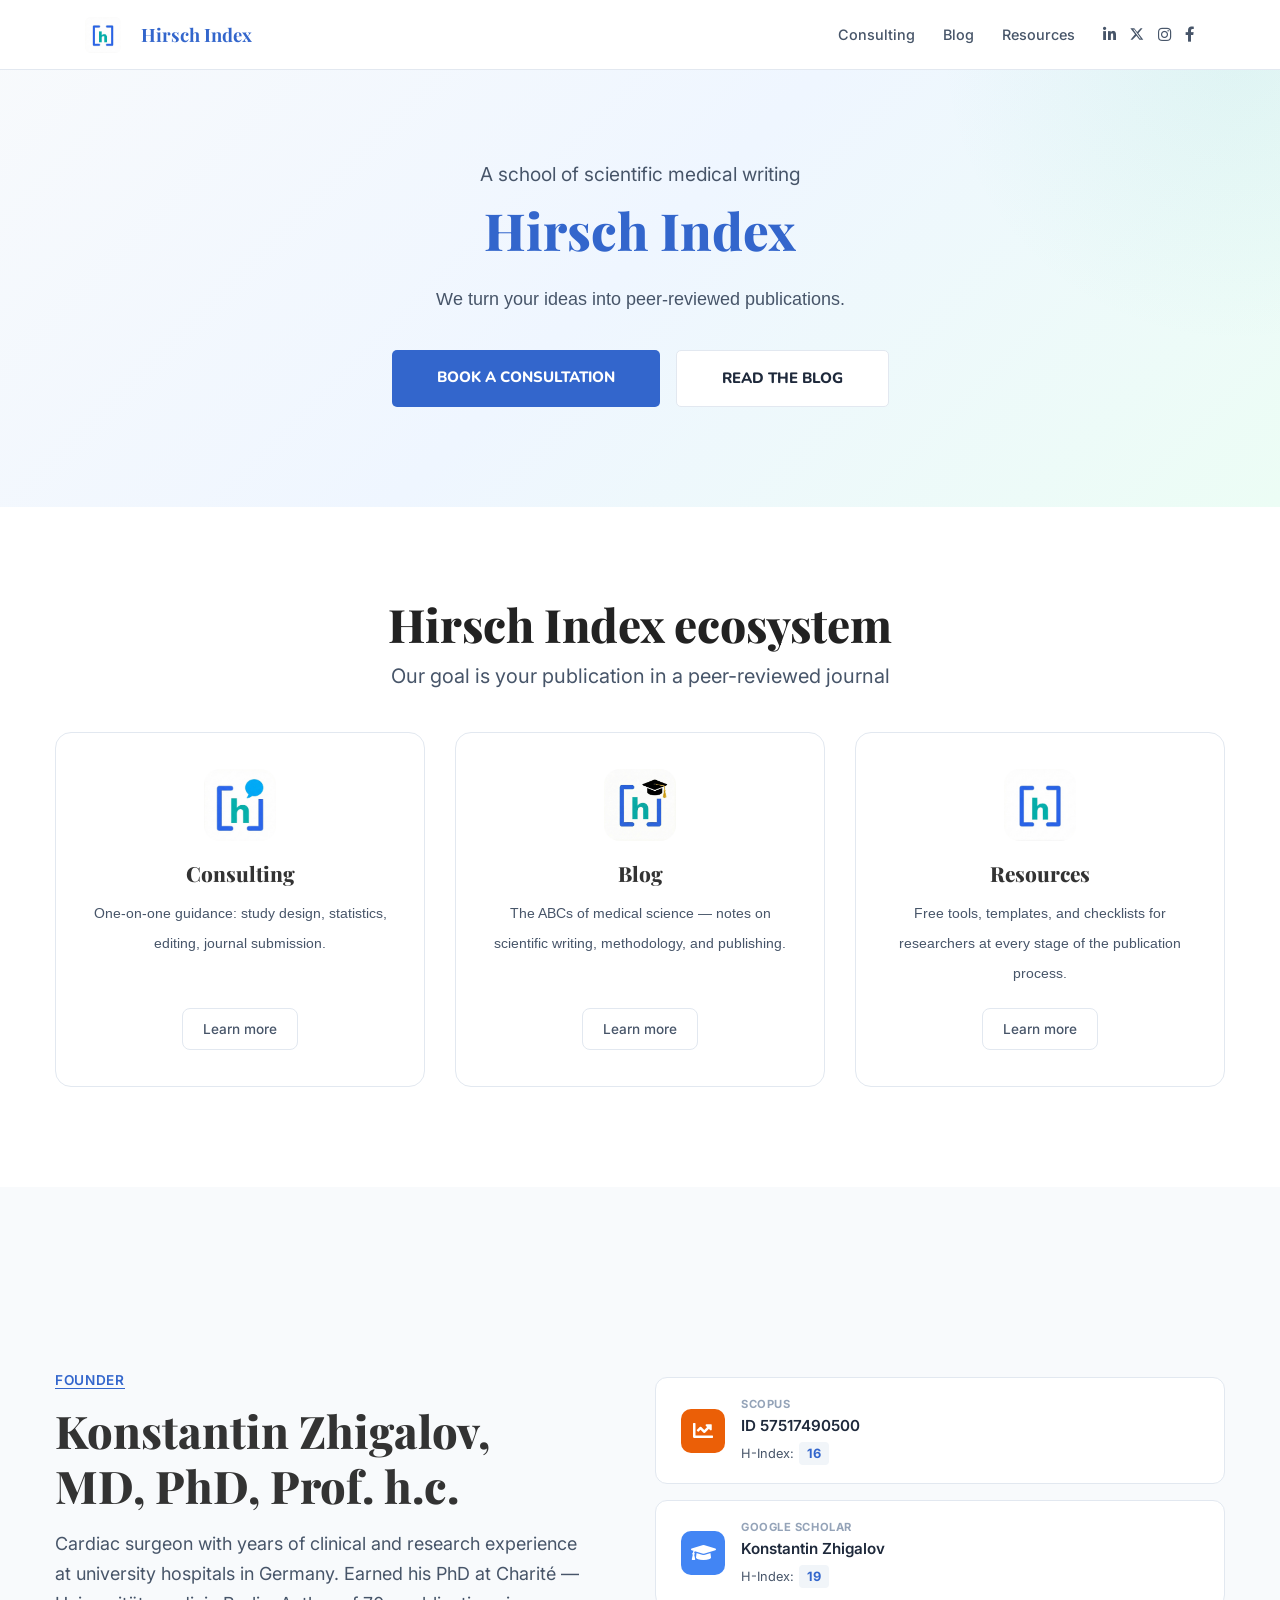
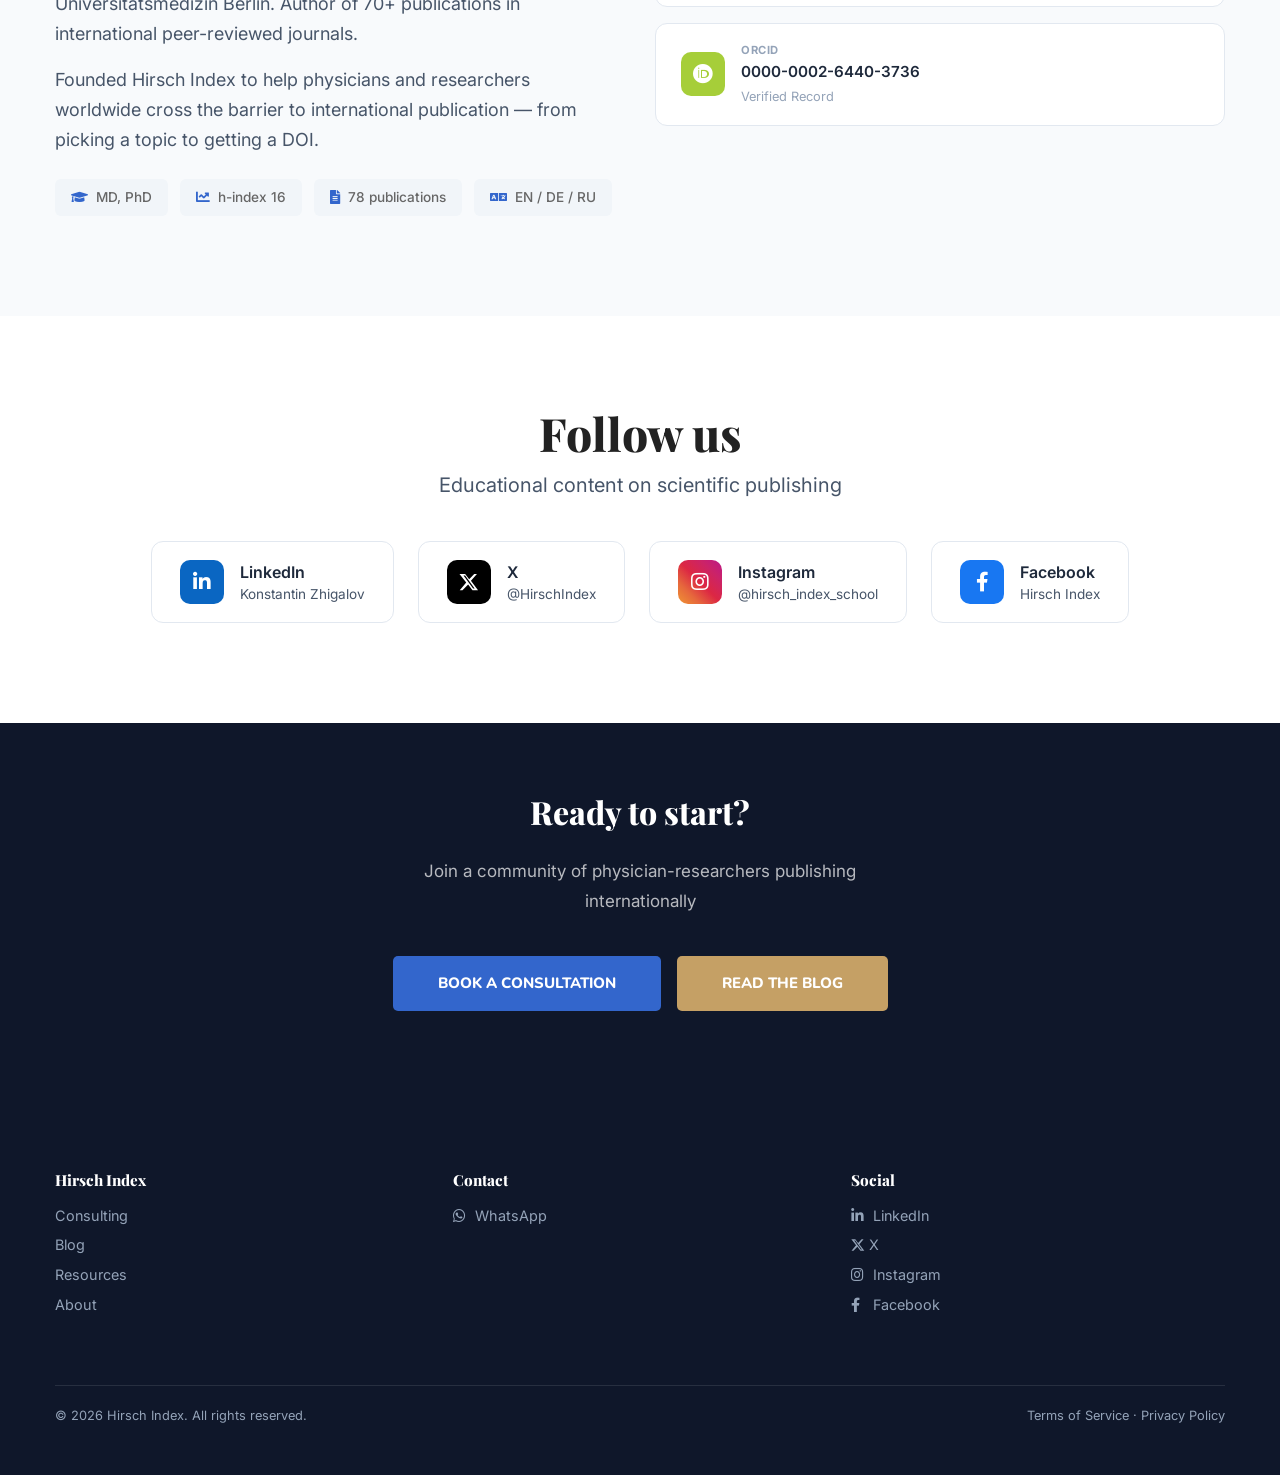
==== index.html @ 596bf279 "Clean URLs: move pages into folders, absolute asset paths, founder line break URL structure: - consu" ====
<!DOCTYPE html>
<html lang="en">
    <head>
        <meta charset="UTF-8">
        <meta name="viewport" content="width=device-width, initial-scale=1, shrink-to-fit=no">
        <meta name="description" content="Hirsch Index — a school of scientific publishing. We guide physicians and researchers from idea to publication in Scopus-indexed journals.">
        <link rel="icon" href="/assets/logo-main.jpg" sizes="35x35" type="image/jpeg">
        <title>Hirsch Index — School of Scientific Publishing</title>

        <link rel="preconnect" href="https://fonts.googleapis.com">
        <link rel="preconnect" href="https://fonts.gstatic.com" crossorigin>
        <link href="https://fonts.googleapis.com/css2?family=Inter:wght@300;400;500;600;700;800&family=Playfair+Display:wght@400;600;700&display=swap" rel="stylesheet">

        <link rel="stylesheet" href="/assets/css/all.min.css">
        <link rel="stylesheet" href="/assets/css/flaticon.css">
        <link rel="stylesheet" href="/assets/css/animate.min.css">
        <link rel="stylesheet" href="/assets/css/bootstrap.min.css">
        <link rel="stylesheet" href="/assets/css/slick.css">
        <link rel="stylesheet" href="/assets/css/style.css">
        <link rel="stylesheet" href="/assets/css/responsive.css">
        <link rel="stylesheet" href="/assets/css/color-hirsch.css">

        <style>
            /* ===== Hirsch Index Custom Overrides ===== */
            body {
                font-family: 'Inter', sans-serif;
            }
            h1, h2, h3, h4, h5, h6,
            .sec-title h2,
            .sec-title-inner h2,
            .special-box-inner h4,
            .fact-box-inner span,
            .widget-title2 {
                font-family: 'Playfair Display', serif;
            }

            /* Custom nav — bypasses all template header styles */
            .hi-nav {
                position: fixed;
                top: 0;
                left: 0;
                right: 0;
                height: 70px;
                background: #fff;
                border-bottom: 1px solid #e2e8f0;
                z-index: 9999;
                display: flex;
                align-items: center;
            }
            .hi-nav-inner {
                max-width: 1150px;
                margin: 0 auto;
                padding: 0 20px;
                width: 100%;
                display: flex;
                align-items: center;
                justify-content: space-between;
            }
            .hi-nav-logo {
                display: flex;
                align-items: center;
                gap: 10px;
                text-decoration: none;
            }
            .hi-nav-logo img {
                width: 36px;
                height: 36px;
                border-radius: 6px;
            }
            .hi-nav-menu {
                display: flex;
                align-items: center;
                gap: 28px;
                list-style: none;
                margin: 0;
                padding: 0;
            }
            .hi-nav-menu a {
                font-family: 'Inter', sans-serif;
                font-size: 0.9rem;
                font-weight: 500;
                color: #475569;
                text-decoration: none;
                transition: color 0.2s;
            }
            .hi-nav-menu a:hover { color: #3366CC; }
            .hi-nav-tg {
                display: inline-flex;
                align-items: center;
                gap: 6px;
                background: #3366CC;
                color: #fff;
                padding: 9px 20px;
                border-radius: 8px;
                font-family: 'Inter', sans-serif;
                font-size: 0.85rem;
                font-weight: 500;
                text-decoration: none;
                transition: background 0.2s;
                white-space: nowrap;
            }
            .hi-nav-tg:hover { background: #2952a3; color: #fff; }
            .hi-nav-right {
                display: flex;
                align-items: center;
                gap: 28px;
            }
            .hi-burger {
                display: none;
                background: none;
                border: none;
                font-size: 1.5rem;
                color: #1e293b;
                cursor: pointer;
            }
            .hi-mobile-menu {
                display: none;
                position: fixed;
                top: 70px;
                left: 0;
                right: 0;
                background: #fff;
                border-bottom: 1px solid #e2e8f0;
                padding: 20px;
                z-index: 9998;
                flex-direction: column;
                gap: 16px;
            }
            .hi-mobile-menu.open { display: flex; }
            .hi-mobile-menu a {
                font-family: 'Inter', sans-serif;
                font-size: 1rem;
                font-weight: 500;
                color: #1e293b;
                text-decoration: none;
                padding: 8px 0;
            }
            .hi-mobile-menu a:hover { color: #3366CC; }
            .hi-nav-social {
                display: flex;
                align-items: center;
                gap: 14px;
            }
            .hi-nav-social a {
                color: #475569;
                font-size: 0.95rem;
                transition: color 0.2s;
                display: inline-flex;
                align-items: center;
                line-height: 1;
            }
            .hi-nav-social a:hover { color: #0f172a; }
            .hi-nav-social a.x svg { width: 14px; height: 14px; }
            @media (max-width: 991px) {
                .hi-nav-menu { display: none; }
                .hi-nav-social { display: none; }
                .hi-burger { display: block; }
                .hi-nav-tg { display: none !important; }
            }
            .logo-text-hi {
                font-family: 'Playfair Display', serif;
                font-size: 1.15rem;
                font-weight: bold;
                color: #3366CC;
                margin-left: 10px;
            }

            /* Hero section */
            .hi-hero {
                padding: 160px 0 100px;
                background: linear-gradient(135deg, #f8fafc 0%, #eff6ff 50%, #ecfdf5 100%);
                position: relative;
                overflow: hidden;
            }
            .hi-hero::after {
                content: '';
                position: absolute;
                top: -50%;
                right: -20%;
                width: 600px;
                height: 600px;
                background: radial-gradient(circle, rgba(43,181,160,0.08) 0%, transparent 70%);
                border-radius: 50%;
            }
            .hi-hero-content {
                max-width: 720px;
                margin: 0 auto;
                text-align: center;
                position: relative;
                z-index: 1;
            }
            .hi-hero-subtitle {
                font-size: 1.2rem;
                color: #475569;
                margin-bottom: 12px;
                font-weight: 400;
            }
            .hi-hero h1 {
                font-size: 3.2rem;
                color: #0f172a;
                margin-bottom: 24px;
                line-height: 1.15;
            }
            .hi-hero h1 span {
                color: #3366CC;
            }
            .hi-hero p {
                font-size: 1.15rem;
                color: #475569;
                margin-bottom: 36px;
                max-width: 580px;
                margin-left: auto;
                margin-right: auto;
            }

            /* Pillar cards */
            .hi-pillar {
                background: #fff;
                padding: 36px 28px;
                border-radius: 16px;
                border: 1px solid #e2e8f0;
                transition: 0.3s;
                text-align: center;
                display: flex;
                flex-direction: column;
                align-items: center;
                height: 100%;
            }
            .hi-pillar:hover {
                transform: translateY(-5px);
                box-shadow: 0 10px 25px rgba(0,0,0,0.1);
            }
            .hi-pillar img {
                width: 72px;
                height: 72px;
                border-radius: 16px;
                margin-bottom: 20px;
                object-fit: cover;
            }
            .hi-pillar h3 {
                margin-bottom: 12px;
                font-size: 1.3rem;
            }
            .hi-pillar p {
                font-size: 0.9rem;
                color: #475569;
                margin-bottom: 20px;
                flex: 1;
            }

            /* Founder section */
            .hi-founder-badges {
                display: flex;
                gap: 12px;
                flex-wrap: wrap;
                margin-top: 20px;
            }
            .hi-founder-badge {
                background: #f1f5f9;
                padding: 8px 16px;
                border-radius: 6px;
                font-size: 0.85rem;
                font-weight: 500;
                display: flex;
                align-items: center;
                gap: 8px;
                font-family: 'Inter', sans-serif;
            }
            .hi-founder-badge i {
                color: #3366CC;
            }

            /* Scientometric profiles */
            .hi-profile-card {
                display: flex;
                align-items: center;
                background: #fff;
                border: 1px solid #e2e8f0;
                padding: 18px 25px;
                border-radius: 12px;
                transition: 0.3s;
                text-decoration: none;
            }
            .hi-profile-card:hover {
                transform: translateY(-3px);
                box-shadow: 0 4px 12px rgba(0,0,0,0.08);
                border-color: #3366CC;
            }
            .hi-p-icon {
                width: 44px;
                height: 44px;
                border-radius: 10px;
                display: flex;
                align-items: center;
                justify-content: center;
                margin-right: 16px;
                color: #fff;
                font-size: 20px;
                flex-shrink: 0;
            }
            .hi-p-icon.scopus { background: #EB5F07; }
            .hi-p-icon.scholar { background: #4285F4; }
            .hi-p-icon.orcid { background: #A6CE39; }
            .hi-p-label {
                font-size: 0.7rem;
                text-transform: uppercase;
                color: #94a3b8;
                font-weight: 700;
                letter-spacing: 0.05em;
                margin-bottom: 2px;
            }
            .hi-p-value {
                font-size: 0.95rem;
                color: #1e293b;
                font-weight: 600;
            }
            .hi-p-stats {
                font-size: 0.8rem;
                color: #475569;
                margin-top: 4px;
                display: flex;
                align-items: center;
                gap: 5px;
            }
            .hi-h-badge {
                background: #f1f5f9;
                padding: 2px 8px;
                border-radius: 4px;
                font-weight: bold;
                color: #3366CC;
            }

            /* Social cards */
            .hi-social-card {
                display: flex;
                align-items: center;
                gap: 16px;
                background: #fff;
                border: 1px solid #e2e8f0;
                padding: 18px 28px;
                border-radius: 12px;
                transition: 0.3s;
                text-decoration: none;
                color: #1e293b;
            }
            .hi-social-card:hover {
                transform: translateY(-3px);
                box-shadow: 0 4px 12px rgba(0,0,0,0.08);
                color: #1e293b;
            }
            .hi-social-icon {
                width: 44px;
                height: 44px;
                border-radius: 10px;
                display: flex;
                align-items: center;
                justify-content: center;
                color: #fff;
                font-size: 20px;
                flex-shrink: 0;
            }
            .hi-social-icon.tg { background: #2AABEE; }
            .hi-social-icon.vk { background: #4C75A3; }

            /* Footer overrides */
            .hi-footer a { color: #94a3b8; text-decoration: none; }
            .hi-footer a:hover { color: #fff; }
            .hi-footer h4 {
                color: #fff;
                margin-bottom: 16px;
                font-size: 0.95rem;
            }
            .hi-footer-links {
                display: flex;
                flex-direction: column;
                gap: 8px;
                font-size: 0.9rem;
            }
            .hi-footer-bottom {
                border-top: 1px solid rgba(255,255,255,0.1);
                margin-top: 40px;
                padding-top: 20px;
                display: flex;
                justify-content: space-between;
                font-size: 0.8rem;
                color: #94a3b8;
                flex-wrap: wrap;
                gap: 10px;
            }

            /* Mobile hero */
            @media (max-width: 991px) {
                .hi-hero h1 { font-size: 2.2rem; }
                .hi-hero { padding: 120px 0 60px; }
                .hi-hero-buttons { flex-direction: column; align-items: stretch; }
                .hi-hero-buttons .thm-btn { text-align: center; display: block; }
                .hi-social-grid { flex-direction: column; }
                .hi-social-card { width: 100%; }
                .hi-profile-grid { flex-direction: column; }
                .hi-profile-card { width: 100%; }
                .hi-founder-badges { justify-content: center; }
                .hi-footer-bottom { flex-direction: column; text-align: center; }
            }
            @media (max-width: 900px) {
                .hi-founder-section { flex-direction: column; text-align: center; }
            }
        </style>
    </head>
    <body>
        <main>
            <!-- ===== Navigation ===== -->
            <div class="hi-nav">
                <div class="hi-nav-inner">
                    <a href="/" class="hi-nav-logo">
                        <img src="/assets/logo-main.jpg" alt="Hirsch Index">
                        <span class="logo-text-hi">Hirsch Index</span>
                    </a>
                    <div class="hi-nav-right">
                        <ul class="hi-nav-menu">
                            <li><a href="/consulting/">Consulting</a></li>
                            <li><a href="/blog/">Blog</a></li>
                            <li><a href="/resources/">Resources</a></li>
                        </ul>
                        <div class="hi-nav-social">
                            <a href="https://www.linkedin.com/in/konstantinzhigalov/" target="_blank" aria-label="LinkedIn"><i class="fab fa-linkedin-in"></i></a>
                            <a href="https://x.com/HirschIndex" target="_blank" aria-label="X" class="x"><svg xmlns="http://www.w3.org/2000/svg" viewBox="0 0 512 512" fill="currentColor" aria-hidden="true"><path d="M389.2 48h70.6L305.6 224.2 487 464H345L233.7 318.6 89.6 464H19L184.4 269.6 12.5 48H157.7l102.6 137 128.9-137zM360.7 422.2h39.1L156.5 88h-42L360.7 422.2z"/></svg></a>
                            <a href="https://www.instagram.com/hirsch_index_school/" target="_blank" aria-label="Instagram"><i class="fab fa-instagram"></i></a>
                            <a href="https://www.facebook.com/profile.php?id=61573281606605" target="_blank" aria-label="Facebook"><i class="fab fa-facebook-f"></i></a>
                        </div>
                        <button class="hi-burger" onclick="document.getElementById('hiMobile').classList.toggle('open')" aria-label="Menu">
                            <i class="fas fa-bars"></i>
                        </button>
                    </div>
                </div>
            </div>
            <div class="hi-mobile-menu" id="hiMobile">
                <a href="/consulting/">Consulting</a>
                <a href="/blog/">Blog</a>
                <a href="/resources/">Resources</a>
            </div>

            <!-- ===== Hero ===== -->
            <section>
                <div class="hi-hero w-100 position-relative">
                    <div class="container">
                        <div class="hi-hero-content wow fadeInUp" data-wow-delay="0.1s">
                            <div class="hi-hero-subtitle">A school of scientific medical writing</div>
                            <h1><span>Hirsch Index</span></h1>
                            <p>We turn your ideas into peer-reviewed publications.</p>
                            <div class="hi-hero-buttons d-flex gap-3 justify-content-center flex-wrap">
                                <a class="thm-btn v2 thm-bg brd-rd5 d-inline-block position-relative overflow-hidden" href="/consulting/" title="" style="min-width:200px;">Book a consultation</a>
                                <a class="thm-btn v2 brd-rd5 d-inline-block position-relative overflow-hidden" href="/blog/" title="" style="min-width:200px; background:white; color:#1e293b; border:1px solid #e2e8f0;">Read the blog</a>
                            </div>
                        </div>
                    </div>
                </div>
            </section>


            <!-- ===== Ecosystem (4 Pillars) ===== -->
            <section>
                <div class="w-100 pt-100 pb-100 position-relative">
                    <div class="container">
                        <div class="sec-title v2 text-center w-100 wow fadeInUp">
                            <div class="sec-title-inner d-inline-block">
                                <h2 class="mb-0 text-color3">Hirsch Index ecosystem</h2>
                                <p class="mb-0" style="font-family:'Inter',sans-serif; color:#475569;">Our goal is your publication in a peer-reviewed journal</p>
                            </div>
                        </div>
                        <div class="row mrg30 justify-content-center">
                            <div class="col-md-6 col-lg-4">
                                <a href="/consulting/" class="hi-pillar wow fadeInUp" data-wow-delay="0.1s" style="text-decoration:none; color:inherit;">
                                    <img src="/assets/logo-consulting.jpg" alt="Consulting">
                                    <h3>Consulting</h3>
                                    <p>One-on-one guidance: study design, statistics, editing, journal submission.</p>
                                    <span style="display:inline-block; background:#fff; color:#475569; border:1px solid #e2e8f0; padding:10px 20px; font-size:0.85rem; border-radius:8px; font-family:'Inter',sans-serif; font-weight:500; transition:border-color 0.2s, color 0.2s;">Learn more</span>
                                </a>
                            </div>
                            <div class="col-md-6 col-lg-4">
                                <a href="/blog/" class="hi-pillar wow fadeInUp" data-wow-delay="0.2s" style="text-decoration:none; color:inherit;">
                                    <img src="/assets/logo-edu.jpg" alt="Blog">
                                    <h3>Blog</h3>
                                    <p>The ABCs of medical science — notes on scientific writing, methodology, and publishing.</p>
                                    <span style="display:inline-block; background:#fff; color:#475569; border:1px solid #e2e8f0; padding:10px 20px; font-size:0.85rem; border-radius:8px; font-family:'Inter',sans-serif; font-weight:500; transition:border-color 0.2s, color 0.2s;">Learn more</span>
                                </a>
                            </div>
                            <div class="col-md-6 col-lg-4">
                                <a href="/resources/" class="hi-pillar wow fadeInUp" data-wow-delay="0.3s" style="text-decoration:none; color:inherit;">
                                    <img src="/assets/logo-blog.jpg" alt="Resources">
                                    <h3>Resources</h3>
                                    <p>Free tools, templates, and checklists for researchers at every stage of the publication process.</p>
                                    <span style="display:inline-block; background:#fff; color:#475569; border:1px solid #e2e8f0; padding:10px 20px; font-size:0.85rem; border-radius:8px; font-family:'Inter',sans-serif; font-weight:500; transition:border-color 0.2s, color 0.2s;">Learn more</span>
                                </a>
                            </div>
                        </div>
                    </div>
                </div>
            </section>

            <!-- ===== About / Founder ===== -->
            <section id="about">
                <div class="w-100 pt-100 pb-100 position-relative" style="background:#f8fafc;">
                    <div class="container">
                        <div class="row mrg30 align-items-center">
                            <div class="col-md-12 col-lg-6 wow fadeInLeft">
                                <div class="about-desc w-100">
                                    <span class="thm-clr d-inline-block" style="font-family:'Inter',sans-serif; font-weight:600; font-size:0.85rem; text-transform:uppercase; letter-spacing:0.05em;">Founder</span>
                                    <h2 class="mb-0" style="margin-top:12px;">Konstantin Zhigalov,<br>MD, PhD, Prof. h.c.</h2>
                                    <p class="mb-0" style="margin-top:16px; font-family:'Inter',sans-serif; color:#475569;">Cardiac surgeon with years of clinical and research experience at university hospitals in Germany. Earned his PhD at Charité — Universitätsmedizin Berlin. Author of 70+ publications in international peer-reviewed journals.</p>
                                    <p class="mb-0" style="margin-top:16px; font-family:'Inter',sans-serif; color:#475569;">Founded Hirsch Index to help physicians and researchers worldwide cross the barrier to international publication — from picking a topic to getting a DOI.</p>
                                    <div class="hi-founder-badges" style="margin-top:24px;">
                                        <div class="hi-founder-badge"><i class="fas fa-graduation-cap"></i> MD, PhD</div>
                                        <div class="hi-founder-badge"><i class="fas fa-chart-line"></i> h-index 16</div>
                                        <div class="hi-founder-badge"><i class="fas fa-file-alt"></i> 78 publications</div>
                                        <div class="hi-founder-badge"><i class="fas fa-language"></i> EN / DE / RU</div>
                                    </div>
                                </div>
                            </div>
                            <div class="col-md-12 col-lg-6 wow fadeInRight">
                                <!-- Scientometric Profiles -->
                                <div class="d-flex flex-column gap-3 hi-profile-grid" style="gap:16px;">
                                    <a href="https://www.scopus.com/authid/detail.uri?authorId=57517490500" target="_blank" class="hi-profile-card">
                                        <div class="hi-p-icon scopus"><i class="fas fa-chart-line"></i></div>
                                        <div>
                                            <div class="hi-p-label">Scopus</div>
                                            <div class="hi-p-value">ID 57517490500</div>
                                            <div class="hi-p-stats">H-Index: <span class="hi-h-badge">16</span></div>
                                        </div>
                                    </a>
                                    <a href="https://scholar.google.com/citations?user=AgmsZFAAAAAJ&hl=ru&oi=ao" target="_blank" class="hi-profile-card">
                                        <div class="hi-p-icon scholar"><i class="fas fa-graduation-cap"></i></div>
                                        <div>
                                            <div class="hi-p-label">Google Scholar</div>
                                            <div class="hi-p-value">Konstantin Zhigalov</div>
                                            <div class="hi-p-stats">H-Index: <span class="hi-h-badge">19</span></div>
                                        </div>
                                    </a>
                                    <a href="https://orcid.org/0000-0002-6440-3736" target="_blank" class="hi-profile-card">
                                        <div class="hi-p-icon orcid"><i class="fab fa-orcid"></i></div>
                                        <div>
                                            <div class="hi-p-label">ORCID</div>
                                            <div class="hi-p-value">0000-0002-6440-3736</div>
                                            <div class="hi-p-stats" style="color:#94a3b8;">Verified Record</div>
                                        </div>
                                    </a>
                                </div>
                            </div>
                        </div>
                    </div>
                </div>
            </section>


            <!-- ===== Social Channels ===== -->
            <section>
                <div class="w-100 pt-100 pb-100 position-relative">
                    <div class="container">
                        <div class="sec-title v2 text-center w-100 wow fadeInUp">
                            <div class="sec-title-inner d-inline-block">
                                <h2 class="mb-0 text-color3">Follow us</h2>
                                <p class="mb-0" style="font-family:'Inter',sans-serif; color:#475569;">Educational content on scientific publishing</p>
                            </div>
                        </div>
                        <div class="d-flex justify-content-center flex-wrap hi-social-grid" style="gap:24px;">
                            <a href="https://www.linkedin.com/in/konstantinzhigalov/" target="_blank" class="hi-social-card wow fadeInUp" data-wow-delay="0.1s">
                                <div class="hi-social-icon" style="background:#0A66C2; color:#fff;"><i class="fab fa-linkedin-in"></i></div>
                                <div>
                                    <div style="font-weight:600;">LinkedIn</div>
                                    <div style="font-size:0.85rem; color:#475569;">Konstantin Zhigalov</div>
                                </div>
                            </a>
                            <a href="https://x.com/HirschIndex" target="_blank" class="hi-social-card wow fadeInUp" data-wow-delay="0.2s">
                                <div class="hi-social-icon" style="background:#000; color:#fff; display:flex; align-items:center; justify-content:center;"><svg xmlns="http://www.w3.org/2000/svg" viewBox="0 0 512 512" width="20" height="20" fill="currentColor" aria-hidden="true"><path d="M389.2 48h70.6L305.6 224.2 487 464H345L233.7 318.6 89.6 464H19L184.4 269.6 12.5 48H157.7l102.6 137 128.9-137zM360.7 422.2h39.1L156.5 88h-42L360.7 422.2z"/></svg></div>
                                <div>
                                    <div style="font-weight:600;">X</div>
                                    <div style="font-size:0.85rem; color:#475569;">@HirschIndex</div>
                                </div>
                            </a>
                            <a href="https://www.instagram.com/hirsch_index_school/" target="_blank" class="hi-social-card wow fadeInUp" data-wow-delay="0.3s">
                                <div class="hi-social-icon" style="background:linear-gradient(45deg,#f09433,#e6683c,#dc2743,#cc2366,#bc1888); color:#fff;"><i class="fab fa-instagram"></i></div>
                                <div>
                                    <div style="font-weight:600;">Instagram</div>
                                    <div style="font-size:0.85rem; color:#475569;">@hirsch_index_school</div>
                                </div>
                            </a>
                            <a href="https://www.facebook.com/profile.php?id=61573281606605" target="_blank" class="hi-social-card wow fadeInUp" data-wow-delay="0.4s">
                                <div class="hi-social-icon" style="background:#1877F2; color:#fff;"><i class="fab fa-facebook-f"></i></div>
                                <div>
                                    <div style="font-weight:600;">Facebook</div>
                                    <div style="font-size:0.85rem; color:#475569;">Hirsch Index</div>
                                </div>
                            </a>
                        </div>
                    </div>
                </div>
            </section>

            <!-- ===== CTA ===== -->
            <section>
                <div class="w-100 pt-70 scndry-bg pb-70 position-relative text-center">
                    <div class="container wow fadeInUp">
                        <h2 style="color:#fff; margin-bottom:24px;">Ready to start?</h2>
                        <p style="color:rgba(255,255,255,0.7); margin-bottom:40px; max-width:500px; margin-left:auto; margin-right:auto; font-family:'Inter',sans-serif;">Join a community of physician-researchers publishing internationally</p>
                        <div class="d-flex gap-3 justify-content-center flex-wrap">
                            <a class="thm-btn v2 thm-bg brd-rd5 d-inline-block position-relative overflow-hidden" href="/consulting/" title="">Book a consultation</a>
                            <a class="thm-btn v2 brd-rd5 d-inline-block position-relative overflow-hidden" href="/blog/" title="" style="background-color:#c5a065;">Read the blog</a>
                        </div>
                    </div>
                </div>
            </section>

            <!-- ===== Footer ===== -->
            <footer>
                <div class="w-100 pt-90 dark-layer opc9 pb-50 position-relative hi-footer" style="background:#0f172a;">
                    <div class="container">
                        <div class="row" style="gap:0;">
                            <div class="col-md-6 col-lg-4" style="margin-bottom:30px;">
                                <h4 style="font-family:'Playfair Display',serif;">Hirsch Index</h4>
                                <div class="hi-footer-links">
                                    <a href="/consulting/">Consulting</a>
                                    <a href="/blog/">Blog</a>
                                    <a href="/resources/">Resources</a>
                                    <a href="#about">About</a>
                                </div>
                            </div>
                            <div class="col-md-6 col-lg-4" style="margin-bottom:30px;">
                                <h4 style="font-family:'Playfair Display',serif;">Contact</h4>
                                <div class="hi-footer-links">
                                    <a href="https://wa.me/995551518453" target="_blank"><i class="fab fa-whatsapp" style="width:18px;"></i> WhatsApp</a>
                                </div>
                            </div>
                            <div class="col-md-6 col-lg-4" style="margin-bottom:30px;">
                                <h4 style="font-family:'Playfair Display',serif;">Social</h4>
                                <div class="hi-footer-links">
                                    <a href="https://www.linkedin.com/in/konstantinzhigalov/" target="_blank"><i class="fab fa-linkedin-in" style="width:18px;"></i> LinkedIn</a>
                                    <a href="https://x.com/HirschIndex" target="_blank"><svg xmlns="http://www.w3.org/2000/svg" viewBox="0 0 512 512" width="14" height="14" fill="currentColor" aria-hidden="true" style="margin-right:4px; vertical-align:-2px;"><path d="M389.2 48h70.6L305.6 224.2 487 464H345L233.7 318.6 89.6 464H19L184.4 269.6 12.5 48H157.7l102.6 137 128.9-137zM360.7 422.2h39.1L156.5 88h-42L360.7 422.2z"/></svg>X</a>
                                    <a href="https://www.instagram.com/hirsch_index_school/" target="_blank"><i class="fab fa-instagram" style="width:18px;"></i> Instagram</a>
                                    <a href="https://www.facebook.com/profile.php?id=61573281606605" target="_blank"><i class="fab fa-facebook-f" style="width:18px;"></i> Facebook</a>
                                </div>
                            </div>
                        </div>
                        <div class="hi-footer-bottom">
                            <span>&copy; 2026 Hirsch Index. All rights reserved.</span>
                            <span><a href="/offer/">Terms of Service</a> &middot; <a href="/privacy/">Privacy Policy</a></span>
                        </div>
                    </div>
                </div>
            </footer>

        </main>

        <script src="/assets/js/jquery.min.js"></script>
        <script src="/assets/js/popper.min.js"></script>
        <script src="/assets/js/bootstrap.min.js"></script>
        <script src="/assets/js/wow.min.js"></script>
        <script src="/assets/js/counterup.min.js"></script>
        <script src="/assets/js/slick.min.js"></script>
        <script src="/assets/js/custom-scripts.js"></script>
    </body>
</html>
---- assets/css/style.css ----
/*** ======= // TABLE OF CONTENT // ============================
01- Google Fonts
02- General Variables
03- General Styling
    03.1- Paddings
    03.2- Margins
    03.3- Overlap
    03.4- Default Colors
    03.5- Gradient Colors
    03.6- Background Shape
    03.7- Z Index
    03.8- Container
    03.9- Wide Sec
    03.10- Column Gap
    03.11- Fonts Typography
    03.12- Parallax Background
    03.13- Background Layer
    03.14- Opacity
    03.15- Iframe
    03.16- Width
    03.17- Cross Browser Compatibility
    03.18- Border Radius
    03.19- Particles
    03.20- Animations
    03.21- Slick Arrow
    03.22- Slick Dots
    03.23- Social Media
04- Page Loader Style
05- Header Styles
    05.1- Dropdown
    05.2- Header Search
    05.3- Header Style 1
    05.4- Header Style 2
    05.5- Header Style 3
06- Sticky Header
07- Responsive Header
    07.1- Responsive Menu
08- Theme Button
09- Featured Area Style 1
10- Find Therapist Style 1
11- Sec Title Style 2
    11.1- Ver 2
    11.2- Ver 3
12- Services Style 1
13- Sec Title Style 1
    13.1- Ver 2
14- Services Style 2
    14.1- Ver 2
15- Quote & Facts Style
16- Facts Style 1
17- Request Consultation Style
18- Team Style 1
19- Get In Time & Method Apply Style
20- Online Portal Style
21- Products Style
22- Testimonials & Stories Style
23- Blog Style 1
24- Sponsors List Style
25- Footer Style 1
26- Bottom Bar Style 1
27- Featured Area Style 2
28- Special Style 1
    28.1- Ver 2
    28.2- Ver 3
29- About Style 2
    29.1- Ver 3
30- Live Video Session Style
31- Facts Style 2
32- Services Style 3
33- Find Therapist Style 2
34- Stories Style 1
35- Blog Style 2
36- Get Time & Request Free Consultation Style
37- Footer Style 2
38- Bottom Bar Style 2
39- Featured Area Style 3
40- Services Style 4
41- Enroll Now Style
42- Banners Style
43- About Style 3
44- Procedure Style
45- Courses Style
46- Video & Impacts Style
47- Client Reviews Style
48- Side Title Style
49- Blog Style 3
50- Footer Style 3
51- Bottom Bar Style 3
52- Page Title Style
53- Pagination Style
54- Gallery Style
    54.1- Ver 2
    54.2- Ver 3
55- Appointment Style
56- Contact Style
57- 404 Error Style
58- Search Found Style
59- Sidebar Style
60- Post Detail Style
    60.1- Blog Detail Style
    60.2- Author Box Style
    60.3- Comments Style
    60.4- Comment Reply Style
    60.5- Course Detail Style
61- Team Detail Style
62- Product Detail Style
63- Input Checkbox Styling

===================================================== ***/

/*===== Google Fonts =====*/
@import url(https://fonts.googleapis.com/css2?family=Arimo:ital,wght@0,400;0,500;1,400;1,500&display=swap);
@import url(https://fonts.googleapis.com/css2?family=Nunito:ital,wght@0,300;0,400;0,600;0,700;1,800;0,900;1,300;1,400;1,600;1,700;1,800;1,900&display=swap);

/*===== General Variables =====*/
:root {
  --color1: #333333;
  --color2: #666666;
  --color3: #222222;
  --color4: #f7faff;
  --color5: #043a41;
  --color6: #f3f7fe;
  --color7: #011c20;
  --color8: #102325;
  --color9: #000c0e;
  --color10: #02262a;
  --color11: #02bbce;
  --color12: #020521;
  --color13: #e9eff8;
  --color14: #5961a4;
  --color15: #333c8f;
  --color16: #122136;
  --transition: all 0.2s cubic-bezier(0.19, 0.68, 0.49, 1.21);
  --transition2: all .3s linear;
  --curve3: 3px;
  --curve5: 5px;
  --curve10: 10px;
  --curve20: 1.25rem;
}
.bg-color1{background-color:var(--color1);}
.bg-color2{background-color:var(--color2);}
.bg-color3{background-color:var(--color3);}
.bg-color4{background-color:var(--color4);}
.bg-color5{background-color:var(--color5);}
.bg-color6{background-color:var(--color6);}
.bg-color7{background-color:var(--color7);}
.bg-color8{background-color:var(--color8);}
.bg-color9{background-color:var(--color9);}
.bg-color10{background-color:var(--color10);}
.bg-color11{background-color:var(--color11);}
.bg-color12{background-color:var(--color12);}
.bg-color13{background-color:var(--color13);}
.bg-color14{background-color:var(--color14);}
.bg-color15{background-color:var(--color15);}
.text-color1{color:var(--color1);}
.text-color2{color:var(--color2);}
.text-color3{color:var(--color3);}
.text-color4{color:var(--color4);}
.text-color5{color:var(--color5);}
.text-color6{color:var(--color6);}
.text-color7{color:var(--color7);}
.text-color8{color:var(--color8);}
.text-color9{color:var(--color9);}
.text-color10{color:var(--color10);}
.text-color11{color:var(--color11);}
.text-color12{color:var(--color12);}
.text-color13{color:var(--color13);}
.text-color14{color:var(--color14);}
.text-color15{color:var(--color15);}

strong {font-weight: 600;}

/*===== General Styling =====*/
body, 
html {overflow-x: hidden;}
body {
  margin: 0;
  font-family: Arimo;
  position: relative;
  width: 100%;
  max-width: 100%;
  color: var(--color2);
}
h1,
h2,
h3,
h4,
h5,
h6 {
  font-family: Nunito;
  color: var(--color1);
  font-weight: 800;
}
p {
  font-family: Arimo;
  color: var(--color2);
  line-height: 1.875rem;
  font-size: 1.0625rem;
}
ul li,
ol li {
  font-family: Nunito;
  color: var(--color2);
  line-height: 1.875rem;
  font-size: 1.0625rem;
}
a {
  color: inherit;
  text-decoration: none;
}
a:hover,
a:focus,
ins {
  text-decoration:none;
  outline:none;
}
input,
textarea,
select,
button {border: 0;}
button,
input[type="submit"],
.fileContainer,
input[type="file"] {cursor: pointer;}
input:focus,
textarea:focus,
select:focus,
button:focus,
a:focus,
.form-wrp fieldset p a:focus,
.page-link:focus,
.btn.focus, 
.btn:focus,
.bootstrap-select .dropdown-toggle:focus {
  border-color: transparent;
  outline: none !important;
  -webkit-box-shadow: none !important;
  -ms-box-shadow: none !important;
  -o-box-shadow: none !important;
  box-shadow: none !important;
}
textarea {resize: none;}
main,
section,
footer {
  display: -ms-flexbox;
  display: flex;
  -ms-flex-wrap: wrap;
  flex-wrap: wrap;
  max-width: 100%;
  position:relative;
  width:100%;
}

/*=== Paddings ===*/
.pt-10 {padding-top: 0.625rem;}
.pb-10 {padding-bottom: 0.625rem;}
.pt-20 {padding-top: 1.25rem;}
.pb-20 {padding-bottom: 1.25rem;}
.pt-30 {padding-top: 1.875rem;}
.pb-30 {padding-bottom: 1.875rem;}
.pt-40 {padding-top: 2.5rem;}
.pb-40 {padding-bottom: 2.5rem;}
.pt-50 {padding-top: 3.125rem;}
.pb-50 {padding-bottom: 3.125rem;}
.pt-55 {padding-top: 3.4375rem;}
.pb-55 {padding-bottom: 3.4375rem;}
.pt-60 {padding-top: 3.75rem;}
.pb-60 {padding-bottom: 3.75rem;}
.pt-65 {padding-top: 4.0625rem;}
.pb-65 {padding-bottom: 4.0625rem;}
.pt-70 {padding-top: 4.375rem;}
.pb-70 {padding-bottom: 4.375rem;}
.px-70 {padding: 0 4.375rem;}
.pt-75 {padding-top: 4.6875rem;}
.pb-75 {padding-bottom: 4.6875rem;}
.pt-80 {padding-top: 5rem;}
.pb-80 {padding-bottom: 5rem;}
.pt-85 {padding-top: 5.3125rem;}
.pb-85 {padding-bottom: 5.3125rem;}
.pt-90 {padding-top: 5.625rem;}
.pb-90 {padding-bottom: 5.625rem;}
.pt-100 {padding-top: 6.25rem;}
.pb-100 {padding-bottom: 6.25rem;}
.pt-110 {padding-top: 6.875rem;}
.pb-110 {padding-bottom: 6.875rem;}
.pt-120 {padding-top: 7.5rem;}
.pb-120 {padding-bottom: 7.5rem;}
.pt-130 {padding-top: 8.125rem;}
.pb-130 {padding-bottom: 8.125rem;}
.pt-135 {padding-top: 8.4375rem;}
.pb-135 {padding-bottom: 8.4375rem;}
.pt-140 {padding-top: 8.75rem;}
.pb-140 {padding-bottom: 8.75rem;}
.pt-150 {padding-top: 9.375rem;}
.pb-150 {padding-bottom: 9.375rem;}
.pt-155 {padding-top: 9.6875rem;}
.pb-155 {padding-bottom: 9.6875rem;}
.pt-160 {padding-top: 10rem;}
.pb-160 {padding-bottom: 10rem;}
.pt-165 {padding-top: 10.3125rem;}
.pb-165 {padding-bottom: 10.3125rem;}
.pt-170 {padding-top: 10.625rem;}
.pb-170 {padding-bottom: 10.625rem;}
.pt-180 {padding-top: 11.25rem;}
.pb-180 {padding-bottom: 11.25rem;}
.pt-190 {padding-top: 11.875rem;}
.pb-190 {padding-bottom: 11.875rem;}
.pt-195 {padding-top: 12.1875rem;}
.pb-195 {padding-bottom: 12.1875rem;}
.pt-200 {padding-top: 12.5rem;}
.pb-200 {padding-bottom: 12.5rem;}
.pt-210 {padding-top: 13.125rem;}
.pb-210 {padding-bottom: 13.125rem;}
.pt-220 {padding-top: 13.75rem;}
.pb-220 {padding-bottom: 13.75rem;}
.pt-235 {padding-top: 14.6875rem;}
.pb-235 {padding-bottom: 14.6875rem;}
.pt-240 {padding-top: 15rem;}
.pb-240 {padding-bottom: 15rem;}
.pt-250 {padding-top: 15.625rem;}
.pb-250 {padding-bottom: 15.625rem;}
.pt-260 {padding-top: 16.25rem;}
.pb-260 {padding-bottom: 16.25rem;}
.pt-280 {padding-top: 17.5rem;}
.pb-280 {padding-bottom: 17.5rem;}
.pt-325 {padding-top: 20.3125rem;}
.pb-325 {padding-bottom: 20.3125rem;}
.pt-345 {padding-top: 21.5625rem;}
.pb-345 {padding-bottom: 21.5625rem;}

/*=== Margins ===*/
.mt-05 {margin-top: 5px;}
.mb-05 {margin-bottom: 5px;}
.mt-10 {margin-top: 0.625rem;}
.mb-10 {margin-bottom: 0.625rem;}
.mt-15 {margin-top: 0.9375rem;}
.mb-15 {margin-bottom: 0.9375rem;}
.mt-20 {margin-top: 1.25rem;}
.mb-20 {margin-bottom: 1.25rem;}
.mt-25 {margin-top: 1.5625rem;}
.mb-25 {margin-bottom: 1.5625rem;}
.mt-30 {margin-top: 1.875rem;}
.mb-30 {margin-bottom: 1.875rem;}
.mt-35 {margin-top: 2.1875rem;}
.mb-35 {margin-bottom: 2.1875rem;}
.mt-40 {margin-top: 2.5rem;}
.mb-40 {margin-bottom: 2.5rem;}
.mt-45 {margin-top: 2.8125rem;}
.mb-45 {margin-bottom: 2.8125rem;}
.mt-50 {margin-top: 3.125rem;}
.mb-50 {margin-bottom: 3.125rem;}
.mt-55 {margin-top: 3.4375rem;}
.mb-55 {margin-bottom: 3.4375rem;}
.mt-60 {margin-top: 3.75rem;}
.mb-60 {margin-bottom: 3.75rem;}
.mt-65 {margin-top: 4.0625rem;}
.mb-65 {margin-bottom: 4.0625rem;}
.mt-70 {margin-top: 4.375rem;}
.mb-70 {margin-bottom: 4.375rem;}
.mt-80 {margin-top: 5rem;}
.mb-80 {margin-bottom: 5rem;}
.mt-90 {margin-top: 5.625rem;}
.mb-90 {margin-bottom: 5.625rem;}
.mt-100 {margin-top: 6.25rem;}
.mb-100 {margin-bottom: 6.25rem;}
.mt-110 {margin-top: 6.875rem;}
.mb-110 {margin-bottom: 6.875rem;}
.mt-120 {margin-top: 7.5rem;}
.mb-120 {margin-bottom: 7.5rem;}

/*=== Overlap ===*/
.overlap35,
.overlap45,
.overlap65,
.overlap85,
.overlap110,
.overlap120,
.overlap140,
.overlap155,
.overlap210,
.overlap245,
.overlap340,
.overlap-35,
.overlap-45,
.overlap-60,
.overlap-65,
.overlap-85,
.overlap-90,
.overlap-105,
.overlap-110,
.overlap-115,
.overlap-120,
.overlap-145,
.overlap-210,
.overlap-150,
.overlap-340 {
  position: relative;
  z-index: 1;
}
.overlap-35 {margin-bottom: -2.1875rem;}
.overlap-45 {margin-bottom: -2.8125rem;}
.overlap-60 {margin-bottom: -3.75rem;}
.overlap-65 {margin-bottom: -4.0625rem;}
.overlap-85 {margin-bottom: -5.3125rem;}
.overlap-90 {margin-bottom: -5.625rem;}
.overlap-105 {margin-bottom: -6.5625rem;}
.overlap-110 {margin-bottom: -6.875rem;}
.overlap-115 {margin-bottom: -7.1875rem;}
.overlap-120 {margin-bottom: -7.5rem;}
.overlap-140 {margin-bottom: -8.75rem;}
.overlap-150 {margin-bottom: -9.375rem;}
.overlap-210 {margin-bottom: -13.125rem;}
.overlap-340 {margin-bottom: -21.25rem;}
.overlap35 {margin-top: -2.1875rem;}
.overlap45 {margin-top: -2.8125rem;}
.overlap65 {margin-top: -4.0625rem;}
.overlap85 {margin-top: -5.3125rem;}
.overlap110 {margin-top: -6.875rem;}
.overlap120 {margin-top: -7.5rem;}
.overlap140 {margin-top: -8.75rem;}
.overlap155 {margin-top: -9.6875rem;}
.overlap210 {margin-top: -13.125rem;}
.overlap245 {margin-top: -15.3125rem;}
.overlap340 {margin-top: -21.25rem;}

/*=== Default Colors ===*/
.bg-black {background-color: #000;}
.bg-white {background-color: #fff;}

/*=== Gradient Colors ===*/
.grad-bg1 {
  background: -moz-linear-gradient(top, rgba(247,250,255,1) 0%, rgba(247,250,255,1) 45%, rgba(247,250,255,0.85) 90%, rgba(247,250,255,0) 100%);
  background: -webkit-linear-gradient(top, rgba(247,250,255,1) 0%,rgba(247,250,255,1) 45%,rgba(247,250,255,0.85) 90%,rgba(247,250,255,0) 100%);
  background: linear-gradient(to bottom, rgba(247,250,255,1) 0%,rgba(247,250,255,1) 45%,rgba(247,250,255,0.85) 90%,rgba(247,250,255,0) 100%);
  filter: progid:DXImageTransform.Microsoft.gradient( startColorstr='#f7faff', endColorstr='#00f7faff',GradientType=0 );
}

.grad-bg2:before {
  background: -moz-linear-gradient(0deg, rgba(0,0,0,1) 0%, rgba(255,255,255,1) 100%);
  background: -webkit-gradient(linear, left top, right top, color-stop(0%, rgba(0,0,0,1)), color-stop(100%, rgba(255,255,255,1)));
  background: -webkit-linear-gradient(0deg, rgba(0,0,0,1) 0%, rgba(255,255,255,1) 100%);
  background: -o-linear-gradient(0deg, rgba(0,0,0,1) 0%, rgba(255,255,255,1) 100%);
  background: -ms-linear-gradient(0deg, rgba(0,0,0,1) 0%, rgba(255,255,255,1) 100%);
  background: linear-gradient(90deg, rgba(0,0,0,1) 0%, rgba(255,255,255,1) 100%);
  filter: progid:DXImageTransform.Microsoft.gradient( startColorstr='#000000', endColorstr='#ffffff',GradientType=1 );  
  content: "";
  position: absolute;
  left: 0;
  right: 0;
  top: 0;
  bottom: 0;
  z-index: -1;
  opacity: .003;
}

/*=== Background Shape ===*/
.lft-btm-shp {
  left: 0;
  bottom: 0;
}
.rgt-btm-shp {
  right: 0;
  bottom: 0;
}
.lft-tp-shp {
  left: 0;
  top: 0;
}
.rgt-tp-shp {
  right: 0;
  top: 0;
}

/*=== Z Index ===*/
.z1 {z-index: 1;}
.z2 {z-index: 2;}
.z3 {z-index: 3;}
.z4 {z-index: 4;}
.z5 {z-index: 5;}
.z-1 {z-index: -1;}
.z-2 {z-index: -2;}
.z-3 {z-index: -3;}
.z-4 {z-index: -4;}
.z-5 {z-index: -5;}

/*=== Container ===*/
.container {
  padding: 0;
  max-width: 73.125rem;
}

/*=== Wide Sec ===*/
.wide-sec,
.wide-sec2 {
  position: relative;
  z-index: 1;
}
.wide-sec {
  min-width: calc(100% + 19.6875rem);
  margin-left: -9.84375rem;
}
.wide-sec2 {
  min-width: calc(100% + 11.25rem);
  margin-left: -5.625rem;
}
.wide-sec3 {
  min-width: calc(100% + 6.25rem);
  margin-left: -3.125rem;
}

/*=== Column Gap ===*/
.mrg {margin: 0;}
.mrg div[class^="col"] {padding: 0;}
.mrg .row:not(.mrg) div[class^="col"] {padding: 0 .9375rem;}
.mrg2 {margin: 0 -1px;}
.mrg2 div[class^="col"] {padding: 0 1px;}
.mrg5 {margin: 0 -0.15625rem;}
.mrg5 div[class^="col"] {padding: 0 0.15625rem;}
.mrg6 {margin: 0 -0.1875rem;}
.mrg6 div[class^="col"] {padding: 0 0.1875rem;}
.mrg15 {margin: 0 -0.46875rem;}
.mrg15 div[class^="col"] {padding: 0 0.46875rem;}
.mrg20 {margin: 0 -0.625rem;}
.mrg20 div[class^="col"] {padding: 0 0.625rem;}
.mrg30 {margin: 0 -0.9375rem;}
.mrg30 div[class^="col"] {padding: 0 0.9375rem;}
.mrg10 {margin: 0 -0.3125rem;}
.mrg10 div[class^="col"] {padding: 0 0.3125rem;}
.mrg40 {margin: 0 -1.25rem;}
.mrg40 div[class^="col"] {padding: 0 1.25rem;}
.mrg45 {margin: 0 -1.40625rem;}
.mrg45 div[class^="col"] {padding: 0 1.40625rem;}
.mrg50 {margin: 0 -1.5625rem;}
.mrg50 div[class^="col"] {padding: 0 1.5625rem;}
.mrg60 {margin: 0 -1.875rem;}
.mrg60 div[class^="col"] {padding: 0 1.875rem;}
.mrg70 {margin: 0 -2.1875rem;}
.mrg70 div[class^="col"] {padding: 0 2.1875rem;}

.slick-slide:focus {outline: 0;}
.slick-slide div[class^="col"] {
  flex: 0 0 100%;
  max-width: 100%;
}

/*=== Fonts Typography ===*/
.font-weight-hairline {font-weight: 100 !important;}
.font-weight-thin {font-weight: 200 !important;}
.font-weight-medium {font-weight: 500 !important;}
.font-weight-semibold {font-weight: 600 !important;}
.font-weight-extrabold {font-weight: 800 !important;}
.font-weight-black {font-weight: 900 !important;}
.font-style-italic {font-style: italic;}
.font-style-normal {font-style: normal;}
.letter-spacing-initial {letter-spacing: initial !important;}
.text-transform-initial {text-transform: initial !important;}

/*=== Parallax Background ===*/
.fixed-bg,
.parallax-bg {
  background-position: center;
  height:100%;
  width:100%;
  margin:0;
  position:absolute;
  left:0;
  top:0;
  z-index:-2;
}
.fixed-bg {
  background-attachment: scroll;
  background-size:cover;
}
.parallax-bg {
  background-attachment: fixed;
  background-size:contain;
}
.back-post-cntrbtm-norpet {
  background-position: center bottom;
  background-repeat: no-repeat;
  background-size: contain;
}
.back-post-cntrbtm {background-position: center bottom;}
.back-post-lftcntr {background-position: left center;}
.fixed-bg.patern-bg,
.parallax-bg.patern-bg {background-size: initial;}
.fixed-bg.bg-norepeate {
  background-size: initial;
  background-repeat: no-repeat;
}
.back-blend-soft-light {background-blend-mode: soft-light;}
.back-blend-difference {background-blend-mode: difference;}
.back-blend-screen {background-blend-mode: screen;}
.back-blend-multiply {background-blend-mode: multiply;}
.back-blend-lighten {background-blend-mode: lighten;}
.back-blend-subtract {background-blend-mode: subtract;}

/*=== Background Layer ===*/
.black-layer:before,
.white-layer:before,
.gray-layer:before,
.dark-layer:before,
.dark-layer2:before,
.blue-layer:before,
.blue-layer2:before,
.blue-layer3:before,
.thm-layer:before,
.scndry-layer:before {
  content: "";
  height: 100%;
  left: 0;
  position: absolute;
  top: 0;
  width: 100%;
  z-index: -1;
}
.black-layer:before {background-color: #000000;}
.white-layer:before {background-color:#ffffff;}
.gray-layer:before {background-color: var(--color6);}
.dark-layer:before {background-color: var(--color9);}
.dark-layer2:before {background-color: var(--color7);}
.blue-layer:before {background-color: var(--color5);}
.blue-layer2:before {background-color: var(--color12);}
.blue-layer3:before {background-color: var(--color16);}

/*=== Opacity ===*/
.opc1:before {opacity: .1;}
.opc15:before {opacity: .15;}
.opc2:before {opacity: .2;}
.opc25:before {opacity: .25;}
.opc3:before {opacity: .3;}
.opc35:before {opacity: .35;}
.opc4:before {opacity: .4;}
.opc45:before {opacity: .45;}
.opc5:before {opacity: .5;}
.opc55:before {opacity: .55;}
.opc6:before {opacity: .6;}
.opc65:before {opacity: .65;}
.opc7:before {opacity: .7;}
.opc75:before {opacity: .75;}
.opc8:before {opacity: .8;}
.opc85:before {opacity: .85;}
.opc87:before {opacity: .87;}
.opc9:before {opacity: .9;}
.opc93:before {opacity: .93;}
.opc95:before {opacity: .95;}
.opc97:before {opacity: .97;}
.opc98:before {opacity: .98;}
.opc99:before {opacity: .99;}

/*=== Iframe ===*/
iframe {
  border: 0;
  width: 100%;
}

/*=== Image ===*/
img {
  height: auto;
  max-width: 100%;
  vertical-align: middle;
}

/*=== Width ===*/
.wdth5 {width: 5%;}
.wdth10 {width: 10%;}
.wdth15 {width: 15%;}
.wdth20 {width: 20%;}
.wdth25 {width: 25%;}
.wdth30 {width: 30%;}
.wdth35 {width: 35%;}
.wdth40 {width: 40%;}
.wdth45 {width: 45%;}
.wdth50 {width: 50%;}
.wdth55 {width: 55%;}
.wdth60 {width: 60%;}
.wdth65 {width: 65%;}
.wdth70 {width: 70%;}
.wdth75 {width: 75%;}
.wdth80 {width: 80%;}
.wdth85 {width: 85%;}
.wdth90 {width: 90%;}
.wdth95 {width: 95%;}
.wdth100 {width: 100%;}
.wow {visibility: hidden;}

/*=== Cross Browser Compatibility ===*/
i,
a,
img,
input,
button,
textarea,
:before,
:after,
label,
span,
nav ul li,
.testi-nav-item,
.special-box,
.procedure-wrap > div.row > div,
.special-box-inner > *,
a.page-link,
.rsnp-mnu,
.header-search,
.sticky-menu,
.proced-box,
.minicart-dropdown
{
  -webkit-transition: var(--transition2);
  -ms-transition: var(--transition2);
  -o-transition: var(--transition2);
  transition: var(--transition2);
}

nav ul ul,
.social-links2,
.gallery-info
{
  -webkit-transition: all 600ms cubic-bezier(0.175, 0.885, 0.320, 1); /* older webkit */
  -webkit-transition: all 600ms cubic-bezier(0.175, 0.885, 0.320, 1.275); 
  -moz-transition: all 600ms cubic-bezier(0.175, 0.885, 0.320, 1.275); 
  -o-transition: all 600ms cubic-bezier(0.175, 0.885, 0.320, 1.275); 
  transition: all 600ms cubic-bezier(0.175, 0.885, 0.320, 1.275); /* easeOutBack */
  -webkit-transition-timing-function: cubic-bezier(0.175, 0.885, 0.320, 1); /* older webkit */
  -webkit-transition-timing-function: cubic-bezier(0.175, 0.885, 0.320, 1.275); 
  -moz-transition-timing-function: cubic-bezier(0.175, 0.885, 0.320, 1.275); 
  -o-transition-timing-function: cubic-bezier(0.175, 0.885, 0.320, 1.275); 
  transition-timing-function: cubic-bezier(0.175, 0.885, 0.320, 1.275); /* easeOutBack */
}

a i,
button i {
  -webkit-transition: none;
  -ms-transition: none;
  -o-transition: none;
  transition: none;
}

/*=== Border Radius ===*/
.brd-rd20
{
  -webkit-border-radius: var(--curve20);
  border-radius: var(--curve20);
}

.brd-rd10
{
  -webkit-border-radius:var(--curve10);
  border-radius: var(--curve10);
}

.brd-rd5
{
  -webkit-border-radius: var(--curve5);
  border-radius: var(--curve5);
}

.brd-rd3
{
  -webkit-border-radius: var(--curve3);
  border-radius: var(--curve3);
}

.bootstrap-select:not([class*="col-"]):not([class*="form-control"]):not(.input-group-btn) {width: 100%;}
.dropdown-menu {
  border: 0;
  -webkit-box-shadow: 0 0 10px rgba(0,0,0,.15);
  -ms-box-shadow: 0 0 10px rgba(0,0,0,.15);
  -o-box-shadow: 0 0 10px rgba(0,0,0,.15);
  box-shadow: 0 0 10px rgba(0,0,0,.15);
  padding: 0;
}
.bootstrap-select .dropdown-menu li {line-height: initial;}
.bootstrap-select .dropdown-menu li:nth-child(2n) {background-color: #f5f5f5;}
.bootstrap-select .dropdown-menu li a {padding: 6px 1.5rem;}
.bootstrap-select .dropdown-menu li a.dropdown-item.active, 
.bootstrap-select .dropdown-menu li a.dropdown-item:active,
.bootstrap-select .dropdown-menu li a:hover,
.bootstrap-select .dropdown-menu li a:focus {color: #fff !important;}

/*=== Particles ===*/
.particles-js,
.particles-js2 {
  position: absolute;
  top: 0;
  bottom: 0;
  left: 0;
  right: 0;
}

/*=== Animations ===*/

/*=== Pulse Animation ===*/
.spinner:before,
.spinner:after {
  content: "";
  position: absolute;
  top: 50%;
  left: 50%;
  margin-top: -4.0625rem;
  margin-left: -4.0625rem;
  background-color: inherit;
  -webkit-animation: pluse 2s linear infinite;
  -ms-animation: pluse 2s linear infinite;
  -o-animation: pluse 2s linear infinite;
  animation: pluse 2s linear infinite;
  width: 8.125rem;
  height: 8.125rem;
  -webkit-border-radius: inherit;
  border-radius: inherit;
  opacity: 0;
  z-index: -2;
}
.spinner:after {
  -webkit-animation: pluse 2s linear 2.3s infinite;
  -ms-animation: pluse 2s linear 2.3s infinite;
  -o-animation: pluse 2s linear 2.3s infinite;
  animation: pluse 2s linear 2.3s infinite;
  -webkit-animation-delay: 0.5s;
  -ms-animation-delay: 0.5s;
  -o-animation-delay: 0.5s;
  animation-delay: 0.5s;
}

@-webkit-keyframes pluse {
  0% {
    -webkit-transform: scale(0);
    -ms-transform: scale(0);
    -o-transform: scale(0);
    transform: scale(0);
    opacity: 1;
  }
  100% {
    -webkit-transform: scale(1.3);
    -ms-transform: scale(1.3);
    -o-transform: scale(1.3);
    transform: scale(1.3);
    opacity: 0;
  }
}

@-ms-keyframes pluse {
  0% {
    -webkit-transform: scale(0);
    -ms-transform: scale(0);
    -o-transform: scale(0);
    transform: scale(0);
    opacity: 1;
  }
  100% {
    -webkit-transform: scale(1.3);
    -ms-transform: scale(1.3);
    -o-transform: scale(1.3);
    transform: scale(1.3);
    opacity: 0;
  }
}

@-o-keyframes pluse {
  0% {
    -webkit-transform: scale(0);
    -ms-transform: scale(0);
    -o-transform: scale(0);
    transform: scale(0);
    opacity: 1;
  }
  100% {
    -webkit-transform: scale(1.3);
    -ms-transform: scale(1.3);
    -o-transform: scale(1.3);
    transform: scale(1.3);
    opacity: 0;
  }
}

@keyframes pluse {
  0% {
    -webkit-transform: scale(0);
    -ms-transform: scale(0);
    -o-transform: scale(0);
    transform: scale(0);
    opacity: 1;
  }
  100% {
    -webkit-transform: scale(1.3);
    -ms-transform: scale(1.3);
    -o-transform: scale(1.3);
    transform: scale(1.3);
    opacity: 0;
  }
}

/*=== Zoom Animation ===*/
.zoom-anim {
  -webkit-animation: zoom 3s linear infinite;
  -ms-animation: zoom 3s linear infinite;
  -o-animation: zoom 3s linear infinite;
  animation: zoom 3s linear infinite;
}
@-webkit-keyframes zoom {
  0% {
    -webkit-transform: scale(1);
    -ms-transform: scale(1);
    -o-transform: scale(1);
    transform: scale(1);
  }
  50% {
    -webkit-transform: scale(1.2);
    -ms-transform: scale(1.2);
    -o-transform: scale(1.2);
    transform: scale(1.2);
  }
  100% {
    -webkit-transform: scale(1);
    -ms-transform: scale(1);
    -o-transform: scale(1);
    transform: scale(1);
  }
}

@-ms-keyframes zoom {
  0% {
    -webkit-transform: scale(1);
    -ms-transform: scale(1);
    -o-transform: scale(1);
    transform: scale(1);
  }
  50% {
    -webkit-transform: scale(1.2);
    -ms-transform: scale(1.2);
    -o-transform: scale(1.2);
    transform: scale(1.2);
  }
  100% {
    -webkit-transform: scale(1);
    -ms-transform: scale(1);
    -o-transform: scale(1);
    transform: scale(1);
  }
}

@-o-keyframes zoom {
  0% {
    -webkit-transform: scale(1);
    -ms-transform: scale(1);
    -o-transform: scale(1);
    transform: scale(1);
  }
  50% {
    -webkit-transform: scale(1.2);
    -ms-transform: scale(1.2);
    -o-transform: scale(1.2);
    transform: scale(1.2);
  }
  100% {
    -webkit-transform: scale(1);
    -ms-transform: scale(1);
    -o-transform: scale(1);
    transform: scale(1);
  }
}

@keyframes zoom {
  0% {
    -webkit-transform: scale(1);
    -ms-transform: scale(1);
    -o-transform: scale(1);
    transform: scale(1);
  }
  50% {
    -webkit-transform: scale(1.05);
    -ms-transform: scale(1.05);
    -o-transform: scale(1.05);
    transform: scale(1.05);
  }
  100% {
    -webkit-transform: scale(1);
    -ms-transform: scale(1);
    -o-transform: scale(1);
    transform: scale(1);
  }
}

/*=== Slick Arrow ===*/
.slick-slider > button.slick-arrow {
  height: 3.75rem;
  width: 3.75rem;
  -webkit-border-radius: 5px;
  border-radius: 5px;
  font-size: 1.25rem;
  position: absolute;
  z-index: 1;
}
.slick-slider:not(.feat-caro) > button.slick-arrow {
  background-color: #000;
  color: #fff;
  top: 50%;
  -webkit-transform: translateY(-50%);
  -ms-transform: translateY(-50%);
  -o-transform: translateY(-50%);
  transform: translateY(-50%);
}
.slick-slider.feat-caro > button.slick-arrow {
  color: #444;
  bottom: 4.375rem;
  font-size: 1.3rem;
}
.slick-slider.feat-caro > button.slick-prev {right: 7.5rem;}
.slick-slider.feat-caro > button.slick-next {right: 11.375rem;}
.slick-slider > button.slick-arrow:hover, 
.slick-slider > button.slick-arrow:focus {color: #fff;}
.slick-slider:not(.feat-caro) > button.slick-prev {left: -5rem;}
.slick-slider:not(.feat-caro) > button.slick-next {right: -5rem;}

/*=== Slick Dots ===*/
.slick-slider ul.slick-dots {
  display: flex;
  margin: 0;
  list-style: none;
  justify-content: center;
  padding: 0;
}
.slick-slider.feat-caro ul.slick-dots {
  position: absolute;
  bottom: 1.875rem;
  left: 0;
  right: 0;
}
.slick-slider ul.slick-dots > li {
  line-height: 1;
  margin: 0 2.5px;
}
.slick-slider ul.slick-dots > li button {
  color: transparent;
  padding: 0;
  -webkit-border-radius: 50%;
  border-radius: 50%;
  background-color: #e4e4e4;
  height: .75rem;
  width: .75rem;
  font-size: 0;
}

/*=== Social Media ===*/
.facebook,
.facebook-hvr:hover,
.facebook-hvr:focus,
.widget-box.v2 .social-links3 > a.facebook-hvr:hover,
.widget-box.v2 .social-links3 > a.facebook-hvr:focus,
.prod-detail-meta .social-links5 > a.facebook-hvr:hover,
.prod-detail-meta .social-links5 > a.facebook-hvr:focus {
  background-color: #3b5999;
  border-color: #3b5999;
}
.twitter,
.twitter-hvr:hover,
.twitter-hvr:focus,
.widget-box.v2 .social-links3 > a.twitter-hvr:hover,
.widget-box.v2 .social-links3 > a.twitter-hvr:focus,
.prod-detail-meta .social-links5 > a.twitter-hvr:hover,
.prod-detail-meta .social-links5 > a.twitter-hvr:focus {
  background-color: #55acee;
  border-color: #55acee;
}
.google,
.google-hvr:hover,
.google-hvr:focus,
.widget-box.v2 .social-links3 > a.google-hvr:hover,
.widget-box.v2 .social-links3 > a.google-hvr:focus,
.prod-detail-meta .social-links5 > a.google-hvr:hover,
.prod-detail-meta .social-links5 > a.google-hvr:focus {
  background-color: #dd4b39;
  border-color: #dd4b39;
}
.pinterest,
.pinterest-hvr:hover,
.pinterest-hvr:focus,
.widget-box.v2 .social-links3 > a.pinterest-hvr:hover,
.widget-box.v2 .social-links3 > a.pinterest-hvr:focus,
.prod-detail-meta .social-links5 > a.pinterest-hvr:hover,
.prod-detail-meta .social-links5 > a.pinterest-hvr:focus {
  background-color: #bd081c;
  border-color: #bd081c;
}
.linkedin,
.linkedin-hvr:hover,
.linkedin-hvr:focus,
.widget-box.v2 .social-links3 > a.linkedin-hvr:hover,
.widget-box.v2 .social-links3 > a.linkedin-hvr:focus,
.prod-detail-meta .social-links5 > a.linkedin-hvr:hover,
.prod-detail-meta .social-links5 > a.linkedin-hvr:focus {
  background-color: #0077B5;
  border-color: #0077B5;
}
.youtube,
.youtube-hvr:hover,
.youtube-hvr:focus,
.widget-box.v2 .social-links3 > a.youtube-hvr:hover,
.widget-box.v2 .social-links3 > a.youtube-hvr:focus,
.prod-detail-meta .social-links5 > a.youtube-hvr:hover,
.prod-detail-meta .social-links5 > a.youtube-hvr:focus {
  background-color: #cd201f;
  border-color: #cd201f;
}
.instagram,
.instagram-hvr:hover,
.instagram-hvr:focus,
.widget-box.v2 .social-links3 > a.instagram-hvr:hover,
.widget-box.v2 .social-links3 > a.instagram-hvr:focus,
.prod-detail-meta .social-links5 > a.instagram-hvr:hover,
.prod-detail-meta .social-links5 > a.instagram-hvr:focus {
  background-color: #e4405f;
  border-color: #e4405f;
}
.vimeo,
.vimeo-hvr:hover,
.vimeo-hvr:focus,
.widget-box.v2 .social-links3 > a.vimeo-hvr:hover,
.widget-box.v2 .social-links3 > a.vimeo-hvr:focus,
.prod-detail-meta .social-links5 > a.vimeo-hvr:hover,
.prod-detail-meta .social-links5 > a.vimeo-hvr:focus {
  background-color: #8cbe0b;
  border-color: #8cbe0b;
}
.skype,
.skype-hvr:hover,
.skype-hvr:focus,
.widget-box.v2 .social-links3 > a.skype-hvr:hover,
.widget-box.v2 .social-links3 > a.skype-hvr:focus,
.prod-detail-meta .social-links5 > a.skype-hvr:hover,
.prod-detail-meta .social-links5 > a.skype-hvr:focus {
  background-color: #00AFF0;
  border-color: #00AFF0;
}
.rss,
.rss-hvr:hover,
.rss-hvr:focus,
.widget-box.v2 .social-links3 > a.rss-hvr:hover,
.widget-box.v2 .social-links3 > a.rss-hvr:focus,
.prod-detail-meta .social-links5 > a.rss-hvr:hover,
.prod-detail-meta .social-links5 > a.rss-hvr:focus {
  background-color: #f26522;
  border-color: #f26522;
}
.facebook-clr,
.facebook:hover,
.facebook:focus {color: #3b5999;}
.twitter-clr,
.twitter:hover,
.twitter:focus {color: #55acee;}
.google-clr,
.google:hover,
.google:focus {color: #dd4b39;}
.pinterest-clr,
.pinterest:hover,
.pinterest:focus {color: #bd081c;}
.linkedin-clr,
.linkedin:hover,
.linkedin:focus {color: #0077B5;}
.youtube-clr,
.youtube:hover,
.youtube:focus {color: #cd201f;}
.instagram-clr,
.instagram:hover,
.instagram:focus {color: #e4405f;}
.vimeo-clr,
.vimeo:hover,
.vimeo:focus {color: #8cbe0b;}
.skype-clr,
.skype:hover,
.skype:focus {color: #00AFF0;}
.rss-clr,
.rss:hover,
.rss:focus {color: #f26522;}

/*===== Theme Style =====*/

/*=== Page Loader Style ===*/
#preloader {
  position: fixed;
  top: 0;
  z-index: 99999;
  right: 0;
  bottom: 0;
  left: 0;
  text-align: center;
  background-color: #fff;
}
.preloader-inner {
  height: 9.375rem;
  line-height: 9.375rem;
  width: 9.375rem;
  position: absolute;
  top: 50%;
  left: 50%;
  -webkit-transform: translate(-50% , -50%);
  -ms-transform: translate(-50% , -50%);
  -o-transform: translate(-50% , -50%);
  transform: translate(-50% , -50%);
}
.preloader-inner:before {
  content: "";
  position: absolute;
  left: 0;
  right: 0;
  top: 0;
  bottom: 0;
  -webkit-border-radius: 50%;
  border-radius: 50%;
  border: 2px solid;
  -webkit-animation: rotate 5s infinite linear;
  -ms-animation: rotate 5s infinite linear;
  -o-animation: rotate 5s infinite linear;
  animation: rotate 5s infinite linear;
}
.preloader-icon {
  display: inline-block;
  font-size: 3.75rem;
  -webkit-animation: zoom2 3s infinite linear;
  -ms-animation: zoom2 3s infinite linear;
  -o-animation: zoom2 3s infinite linear;
  animation: zoom2 3s infinite linear;
}

@-webkit-keyframes zoom2 {
  0% {
    -webkit-transform: scale(1);
    -ms-transform: scale(1);
    -o-transform: scale(1);
    transform: scale(1);
  }
  50% {
    -webkit-transform: scale(1.2);
    -ms-transform: scale(1.2);
    -o-transform: scale(1.2);
    transform: scale(1.2);
  }
  100% {
    -webkit-transform: scale(1);
    -ms-transform: scale(1);
    -o-transform: scale(1);
    transform: scale(1);
  }
}

@keyframes zoom2 {
  0% {
    -webkit-transform: scale(1);
    -ms-transform: scale(1);
    -o-transform: scale(1);
    transform: scale(1);
  }
  50% {
    -webkit-transform: scale(1.2);
    -ms-transform: scale(1.2);
    -o-transform: scale(1.2);
    transform: scale(1.2);
  }
  100% {
    -webkit-transform: scale(1);
    -ms-transform: scale(1);
    -o-transform: scale(1);
    transform: scale(1);
  }
}
@-webkit-keyframes rotate {
  0% {
    -webkit-transform: rotateY(0);
    -ms-transform: rotateY(0);
    -o-transform: rotateY(0);
    transform: rotateY(0);
  }
  25% {
    -webkit-transform: rotateY(90deg);
    -ms-transform: rotateY(90deg);
    -o-transform: rotateY(90deg);
    transform: rotateY(90deg);
  }
  50% {
    -webkit-transform: rotateY(180deg);
    -ms-transform: rotateY(180deg);
    -o-transform: rotateY(180deg);
    transform: rotateY(180deg);
  }
  75% {
    -webkit-transform: rotateY(270deg);
    -ms-transform: rotateY(270deg);
    -o-transform: rotateY(270deg);
    transform: rotateY(270deg);
  }
  100% {
    -webkit-transform: rotateY(360deg);
    -ms-transform: rotateY(360deg);
    -o-transform: rotateY(360deg);
    transform: rotateY(360deg);
  }
}

@keyframes rotate{
  0% {
    -webkit-transform: rotateY(0);
    -ms-transform: rotateY(0);
    -o-transform: rotateY(0);
    transform: rotateY(0);
  }
  25% {
    -webkit-transform: rotateY(90deg);
    -ms-transform: rotateY(90deg);
    -o-transform: rotateY(90deg);
    transform: rotateY(90deg);
  }
  50% {
    -webkit-transform: rotateY(180deg);
    -ms-transform: rotateY(180deg);
    -o-transform: rotateY(180deg);
    transform: rotateY(180deg);
  }
  75% {
    -webkit-transform: rotateY(270deg);
    -ms-transform: rotateY(270deg);
    -o-transform: rotateY(270deg);
    transform: rotateY(270deg);
  }
  100% {
    -webkit-transform: rotateY(360deg);
    -ms-transform: rotateY(360deg);
    -o-transform: rotateY(360deg);
    transform: rotateY(360deg);
  }
}

/*===== Header Styles =====*/
header {
  position: relative;
  width: 100%;
  z-index: 9999;
}
.top-links > li, 
.social-links > span,
.topbar-inner > p {
  position: relative;
  font-size: 14px;
  font-weight: 600;
  color: #fff;
}
.topbar-inner > p {font-family: Nunito;}
.top-links > li:not(:first-child):before {
  content: "";
  background-color: #fff;
  position: absolute;
  left: 0;
  top: 8.5px;
  width: 2px;
  height: 13px;
  opacity: .8;
}
.top-links > li:not(:first-child) {
  padding-left: 1.125rem;
  margin-left: 1rem;
}
.social-links > span {font-family: Nunito;}
.social-links > a {
  font-size: 1rem;
  color: #fff;
}
.social-links > a:not(:first-child) {margin-left: 1.25rem;}
.topbar-right > a.search-btn {
  height: 3.125rem;
  width: 3.125rem;
  text-align: center;
  line-height: 3.125rem;
  font-size: 1rem;
  color: #fff;
  background-color: rgba(0,0,0,.1);
}
.topbar-right > a.search-btn:hover, 
.topbar-right > a.search-btn:focus {color: var(--color1);}
.scndry-bg .topbar-right > a.search-btn:hover, 
.scndry-bg .topbar-right > a.search-btn:focus {color: #fff;}
.topbar-right > div + a {margin-left: 2.1875rem;}
.logo-contact-inner {padding: 1.15625rem 0;}
.header-contact-info > li {
  position: relative;
  padding-left: 2.8125rem;
  font-weight: 800;
  color: #555;
  line-height: initial;
}
.header-contact-info > li:not(:first-child) {margin-left: 3.75rem;}
.header-contact-info > li > i {
  font-size: 1.875rem;
  position: absolute;
  left: 0;
  top: 50%;
  -webkit-transform: translateY(-50%);
  -ms-transform: translateY(-50%);
  -o-transform: translateY(-50%);
  transform: translateY(-50%);
}
.header-contact-info > li a {
  font-weight: 700;
  text-decoration: underline;
}
.header-contact-info > li span {
  font-size: .9375rem;
  font-weight: 700;
}
.header-contact-info > li strong {
  font-weight: 700;
  color: var(--color1);
  margin-top: 3px;
}
.header-contact-info + .header-cart {margin-left: 2.8125rem;}
.header-cart > span.cart-btn {
  line-height: 3.375rem;
  height: 3.375rem;
  width: 3.375rem;
  cursor: pointer;
  color: #3c3c3c;
  font-size: 1.25rem;
  background-color: #f7faff;
}
.header-cart > span.cart-btn:hover, 
.header-cart > span.cart-btn:focus {color: #fff;}
.header-cart > span.cart-btn > span {
  top: -1px;
  right: -8px;
  font-size: 11px;
  color: #fff;
  font-weight: 700;
  font-family: Arimo;
  line-height: 1.125rem;
  height: 1.125rem;
  width: 1.125rem;
}
nav > div ul li {
  position: relative;
  font-size: .9375rem;
  font-weight: 600;
}
nav ul li a {display: block;}
nav > div > ul > li {
  line-height: 4.0625rem;
  font-size: 1rem;
  font-weight: 700;
  text-transform: uppercase;
}
nav > div > ul > li:not(:first-child):before {
  content: "";
  width: 1px;
  height: 11px;
  position: absolute;
  background-color: #d0cfcf;
  left: 0;
  top: 1.6875rem;
}
nav > div > ul > li > a {padding: 0 1.2rem;}
nav > div > ul > li.menu-item-has-children > a {padding-right: 2.3125rem;}
nav > div > ul li.menu-item-has-children > a:before {
  content: "\f107";
  position: absolute;
  right: 1.375rem;
  top: 0;
  line-height: inherit;
  font-family: "Font Awesome 5 Free";
  font-weight: 700;
}

/*=== Dropdown ===*/
nav ul ul {
  background-color: #fff;
  position: absolute;
  left: 0;
  top: 100%;
  z-index: 1;
  width: 15.625rem;
  -webkit-box-shadow: 0 0 1.25rem rgba(0,0,0,.05);
  -ms-box-shadow: 0 0 1.25rem rgba(0,0,0,.05);
  -o-box-shadow: 0 0 1.25rem rgba(0,0,0,.05);
  box-shadow: 0 0 1.25rem rgba(0,0,0,.05);
  opacity: 0;
  visibility: hidden;
  -webkit-transform: scaleY(0);
  -ms-transform: scaleY(0);
  -o-transform: scaleY(0);
  transform: scaleY(0);
  -webkit-transform-origin: top;
  -ms-transform-origin: top;
  -o-transform-origin: top;
  transform-origin: top;
}
nav ul ul ul {
  -webkit-transform: scaleX(0);
  -ms-transform: scaleX(0);
  -o-transform: scaleX(0);
  transform: scaleX(0);
  -webkit-transform-origin: left;
  -ms-transform-origin: left;
  -o-transform-origin: left;
  transform-origin: left;
}
nav ul ul li {
  width: 100%;
  text-transform: initial;
}
nav ul ul li a {padding: 8px 1.5625rem;}
nav ul ul li + li {border-top: 1px solid #ececec;}
/* nav ul ul li:hover > a, 
nav ul ul li.active > a {background-color: #f8f8f8;} */
nav ul ul ul {
  left: 100%;
  top: 0;
}
nav ul ul li.menu-item-has-children > a:before {
  content: "\f054";
  top: 8px;
  right: 1.25rem;
  font-size: 13px;
}
nav ul ul li.menu-item-has-children > a {padding-right: 2.1875rem;}
nav ul li.menu-item-has-children:hover > ul {
  -webkit-transform: scaleY(1);
  -ms-transform: scaleY(1);
  -o-transform: scaleY(1);
  transform: scaleY(1);
  opacity: 1;
  visibility: visible;
}
nav ul ul li.menu-item-has-children:hover > ul {
  -webkit-transform: scaleX(1);
  -ms-transform: scaleX(1);
  -o-transform: scaleX(1);
  transform: scaleX(1);
}

/*=== Header Cart ===*/
.header-cart:hover > .minicart-dropdown {
  opacity: 1;
  visibility: visible;
}
.minicart-dropdown {
  position: absolute;
  right: 0;
  background-color: #fff;
  -webkit-box-shadow: 0 0 12px rgba(0, 0, 0, 0.1);
  -ms-box-shadow: 0 0 12px rgba(0, 0, 0, 0.1);
  -o-box-shadow: 0 0 12px rgba(0, 0, 0, 0.1);
  box-shadow: 0 0 12px rgba(0, 0, 0, 0.1);
  padding: 1.25rem;
  width: 18.125rem;
  visibility: hidden;
  opacity: 0;
  z-index: 9;
}
.minicart-dropdown > ul {
  display: block;
  max-height: 15.625rem;
  overflow-y: auto;
}
.minicart-dropdown > ul li {width: 100%;}
.minicart-item {
  align-items: center;
  position: relative;
  line-height: initial;
}
.minicart-item > a {
  -webkit-border-radius: 5px;
  border-radius: 5px;
  max-width: 4.375rem;
  display: block;
  overflow: hidden;
}
.minicart-item > a + .minicart-info {
  flex: 0 0 calc(100% - 4.375rem);
  max-width: calc(100% - 4.375rem);
  padding-left: 1rem;
}
.minicart-info {padding-right: 1.125rem;}
.minicart-info > h6 {font-weight: 700;}
.minicart-dropdown > ul li:not(:first-child) {
  margin-top: 1.25rem;
  border-top: 0;
}
.minicart-info .price {
  font-size: 14px;
  margin-top: 5px;
  display: inline-block;
  font-family: Nunito;
  font-weight: 600;
}
.btns-total {
  border-top: 1px solid #e2e2e2;
  margin-top: 1.25rem;
  padding-top: .9375rem;
}
.btns-total > span {
  color: var(--color1);
  display: block;
  font-size: 1rem;
}
.btns-total > span span {
  display: inline-block;
  margin-left: 5px;
  font-size: inherit;
}
header.style1 .btns-wrap2 > a.thm-btn {
  padding: 9px 8px 8px;
  line-height: initial;
  font-size: 12px;
  width: calc(50% - 30px);
  margin-top: .9375rem;
  -webkit-border-radius: 5px;
  border-radius: 5px;
}
.btns-total .btns-wrap2 {justify-content: space-between;}
.mini-cart:hover .minicart-dropdown {
  opacity: 1;
  visibility: visible;
}
.mini-cart > a span {
  -webkit-border-radius: 50%;
  border-radius: 50%;
  background-color: var(--color7);
  color: var(--color8);
  font-size: 12px;
  line-height: .9375rem;
  width: .9375rem;
  height: .9375rem;
  position: absolute;
  text-align: center;
  top: -3px;
  left: -7px;
}
.minicart-info a.remove-cart {
  position: absolute;
  font-size: 14px;
  right: 0;
  top: 50%;
  -webkit-transform: translateY(-50%);
  -ms-transform: translateY(-50%);
  -o-transform: translateY(-50%);
  transform: translateY(-50%);
}

/*=== Header Search ===*/
.header-search {
  top: 0;
  left: 0;
  right: 0;
  bottom: 80%;
  z-index: 9999;
  background-color: rgba(0,0,0,.97);
  padding: 10%;
  opacity: 0;
  visibility: hidden;
}
.header-search.active {
  bottom: 0;
  opacity: 1;
  visibility: visible;
}
.search-close-btn {
  right: 1.255rem;
  top: 1.25rem;
  color: var(--color1);
  font-weight: 700;
  cursor: pointer;
  height: 4rem;
  line-height: 4rem;
  width: 4rem;
  text-align: center;
  font-size: 1.3rem;
  background-color: var(--color4);
}
.header-search > form input {
  border-bottom: 2px solid rgba(255,255,255,.3);
  height: 5rem;
  font-size: 2.3rem;
  width: 100%;
  background-color: transparent;
  padding-right: 5rem;
  color: #fff;
}
.header-search > form button {
  position: absolute;
  right: 0;
  top: 0;
  bottom: 0;
  width: 5rem;
  background-color: transparent;
  padding: 0;
  font-size: 2rem;
  font-weight: 700;
  color: #fff;
}
.search-close-btn:hover,
.search-close-btn:focus,
.header-search > form button:hover,
.header-search > form button:focus {color: #fff;}

/*=== Header Style 1 ===*/
header.style1 nav {margin-bottom: -2.03125rem;}
header.style1 nav > div {line-height: 1;}
header.style1 nav ul li:hover > a, 
header.style1 nav ul li.active > a, 
header.style1 nav ul li > a:focus {color: var(--color3);}
header.style1 nav > div > ul > li:first-child > a {
  -webkit-border-radius: 5px 0 0 5px;
  border-radius: 5px 0 0 5px;
}
header.style1 nav > div > ul > li {color: #fff;}
header.style1 nav > div > ul ul {
  -webkit-border-radius: 5px;
  border-radius: 5px;
}
header.style1 nav > div > ul ul li:first-child > a {
  -webkit-border-radius: 5px 5px 0 0;
  border-radius: 5px 5px 0 0;
}
header.style1 nav > div > ul ul li:last-child > a {
  -webkit-border-radius: 0 0 5px 5px;
  border-radius: 0 0 5px 5px;
}
header.style1 nav ul li:hover:before, 
header.style1 nav ul li.active:before,
header.style1 nav ul li:hover + li:before, 
header.style1 nav ul li.active + li:before {opacity: 0;}
header.style1 .thm-btn {
  -webkit-border-radius: 0 5px 5px 0;
  border-radius: 0 5px 5px 0;
  margin-bottom: -3px;
  padding: 1.34375rem 2.1875rem;
}
header.style1 .thm-btn:before,
header.style1 .thm-btn:after {background-color: #000;}

/*=== Header Style 2 ===*/
header.style2 .topbar-inner, 
header.style2 .logo-contact-menu-inner {padding-left: 16.5625rem;}
header.style2 .logo.v2 {
  margin-left: -16.5625rem;
  margin-top: -3.125rem;
  margin-bottom: -.9375rem;
}
.logo.v2:before, 
.logo.v2:after {
  content: "";
  position: absolute;
  left: 0;
  right: 0;
  -webkit-clip-path: polygon(100% 0, 0 0, 100% 100%);
  -ms-clip-path: polygon(100% 0, 0 0, 100% 100%);
  clip-path: polygon(100% 0, 0 0, 100% 100%);
}
.logo.v2:before {
  height: 2.1875rem;
  bottom: -2.125rem;
  background-color: inherit;
}
.logo.v2:after {
  height: 12px;
  bottom: -1.6875rem;
  -webkit-transform: rotate(11deg);
  -ms-transform: rotate(11deg);
  -o-transform: rotate(11deg);
  transform: rotate(11deg);
  right: -1px;
  left: -5px;
}
.logo.v2 a {padding: 1.375rem 1.5rem;}
header.style2 .container {max-width: 96.875rem;}
header.style2 nav > div > ul > li > a {padding: 0;}
header.style2 nav > div > ul > li:not(:first-child):before {display: none;}
header.style2 nav > div > ul > li {
  color: var(--color3);
  font-family: Nunito;
  line-height: 5.3125rem;
}
header.style2 nav > div > ul > li:not(:first-child) {margin-left: 2.1875rem;}
header.style2 nav > div > ul > li.menu-item-has-children > a {padding-right: .9375rem;}
header.style2 nav > div > ul > li.menu-item-has-children > a:before {right: 0;}
.header-contact {
  font-family: Nunito;
  font-size: 1.0625rem;
  padding-left: 2.8125rem;
  font-weight: 600;
  line-height: 1.96875rem;
}
.header-contact > i {
  font-size: 1.875rem;
  line-height: 1;
  left: 0;
  top: 0;
}
.header-contact + a {margin-left: 4.375rem;}

/*=== Header Style 3 ===*/
.top-noti {padding: 9px 0;}
.scndry-bg p,
.thm-bg p {color: #fff;}
.top-noti p {
  font-size: 14px;
  font-family: Nunito;
  font-weight: 600;
  letter-spacing: .2px;
}
.top-noti p .simple-link {
  font-weight: 700;
  color: inherit;
}
header.style3 .topbar-inner, 
header.style3 .logo-menu-inner {padding-left: 15.9375rem;}
.topbar .header-contact {
  font-size: .9375rem;
  line-height: 1.375rem;
  padding-left: 2.1875rem;
}
.bg-color11 .header-contact,
.bg-color11 .topbar-right > a.search-btn:hover, 
.bg-color11 .topbar-right > a.search-btn:focus {color: #fff;}
.topbar .header-contact > i {font-size: 1.375rem;}
.topbar-right > ul + div {margin-left: 3.25rem;}
header.style3 .logo.v2 {
  margin-left: -15.9375rem;
  margin-top: -3.5625rem;
  margin-bottom: -.9375rem;
}
header.style3 nav > div > ul > li {
  line-height: 5.625rem;
  font-size: 1.0625rem;
  text-transform: initial;
  color: var(--color1);
}
header.style3 nav > div > ul > li > a {padding: 0;}
header.style3 nav > div > ul > li:not(:first-child) {margin-left: 3.125rem;}
header.style3 nav > div > ul > li:before {display: none;}
header.style3 nav > div > ul > li.menu-item-has-children > a {padding-right: .9375rem;}
header.style3 nav > div > ul > li.menu-item-has-children > a:before {right: 0;}
header.style3 nav > div > ul > li > a:after {
  content: "";
  position: absolute;
  left: 0;
  bottom: 1.4375rem;
  height: 3px;
  width: 0;
  background-color: #000;
}
header.style3 nav > div > ul > li:hover > a:after, 
header.style3 nav > div > ul > li.active > a:after, 
header.style3 nav > div > ul > li > a:focus:after {
  opacity: 1;
  width: 1.75rem;
}

/*===== Sticky Header =====*/
.sticky-menu {
  position: fixed;
  top: -5rem;
  left: 0;
  right: 0;
  background-color: #fff;
  z-index: 9999;
  -webkit-box-shadow: 0 0 1.25rem rgba(0,0,0,.15);
  -ms-box-shadow: 0 0 1.25rem rgba(0,0,0,.15);
  -o-box-shadow: 0 0 1.25rem rgba(0,0,0,.15);
  box-shadow: 0 0 1.25rem rgba(0,0,0,.15);
  opacity: 0;
  visibility: hidden;
}
body.sticky .sticky-menu {
  top: 0;
  opacity: 1;
  visibility: visible;
}
.sticky-menu nav > div > ul > li {line-height: 5rem;}
.sticky-menu nav > div > ul > li::before {
  top: 50%;
  margin-top: -5.5px;
}
.sticky-menu nav > div > ul > li:hover > a,
.sticky-menu nav > div > ul > li.active > a,
.sticky-menu nav > div > ul > li > a:focus {color: #fff;}
.sticky-menu nav ul li:hover:before, 
.sticky-menu nav ul li.active:before,
.sticky-menu nav ul li:hover + li::before, 
.sticky-menu nav ul li.active + li::before {opacity: 0;}
.sticky-menu.v2 nav > div > ul > li:hover > a,
.sticky-menu.v2 nav > div > ul > li.active > a,
.sticky-menu.v2 nav > div > ul > li > a:focus {background-color: transparent;}
.sticky-menu.v2 nav > div > ul > li:hover:before,
.sticky-menu.v2 nav > div > ul > li.active:before,
.sticky-menu.v2 nav ul li:hover + li::before, 
.sticky-menu.v2 nav ul li.active + li::before {opacity: 1;}

/*===== Responsive Header =====*/
.rspn-hdr {
  display: none;
  width: 100%;
  position: relative;
  z-index: 999;
}
.rspn-mdbr {
  background-color: #252a2c;
  width: 100%;
  display: flex;
  justify-content: space-around;
  flex-wrap: wrap;
}
.rspn-scil {display: inline-flex;}
.rspn-scil > a {
  background-color: rgba(255,255,255,.05);
  height: 2.5rem;
  width: 2rem;
  line-height: 2.5rem;
  font-size: 14px;
  text-align: center;
  color: #fff;
}
.rspn-scil > a:not(:first-child) {margin-left: 1px;}
.rspn-srch {
  height: 2.5rem;
  position: relative;
  flex: 0 0 calc(100% - 8.1875rem);
  max-width: calc(100% - 8.1875rem);
}
.rspn-srch > input {
  background-color: transparent;
  color: #fff;
  font-size: 13px;
  height: 100%;
  padding: 0 1.875rem 0 8%;
  width: 100%;
}
.rspn-srch > button {
  background-color: transparent;
  color: #999;
  font-size: 13px;
  height: 100%;
  position: absolute;
  right: 0;
}
.lg-mn {
  padding: 1.125rem 5rem 1.125rem .9375rem;
  position: relative;
  width: 100%;
  display: flex;
  flex-wrap: wrap;
  align-items: center;
  justify-content: space-between;
}
.rspn-cnt {display: inline-block;}
.rspn-cnt > span {
  color: #777;
  display: inline-block;
  margin: 5px .5rem;
}
.rspn-cnt > span i {margin-right: .5rem;}
.rspn-mnu-btn {
  background-color: var(--color1);
  color: #fff;
  cursor: pointer;
  font-size: 0.875rem;
  height: 2.5rem;
  line-height: 2.5rem;
  position: absolute;
  right: 1.25rem;
  text-align: center;
  top: 50%;
  width: 2.5rem;
  margin-top: -1.25rem;
}

/*=== Responsive Menu ===*/
.rsnp-mnu {
  background-color: #0c0c0c;
  bottom: 0;
  opacity: 0;
  padding: 5.3125rem 2.5rem 3.125rem;
  position: fixed;
  right: -21.875rem;
  top: 0;
  visibility: hidden;
  z-index: 99999;
  max-width: 21.875rem;
  width: 100%;
}
.rsnp-mnu.slidein {
  opacity: 1;
  right: 0;
  visibility: visible;
}
.rspn-mnu-cls {
  background-color: #303030;
  color: #fff;
  cursor: pointer;
  font-size: 0.875rem;
  height: 2.5rem;
  line-height: 2.5rem;
  position: absolute;
  right: .75rem;
  text-align: center;
  top: .75rem;
  width: 2.5rem;
}
.rsnp-mnu > ul {
  display: inline-block;
  list-style: outside none none;
  margin-bottom: 0;
  padding-left: 0;
  overflow-y: auto !important;
  width: 100% !important;
}
.rsnp-mnu > ul > li {
  color: #fff;
  font-size: 1.125rem;
  font-weight: 600;
  position: relative;
  text-transform: uppercase;
  width: 100%;
}
.rsnp-mnu > ul > li a {
  color: inherit;
  display: block;
}
.rsnp-mnu > ul > li:not(:first-child) {margin-top: 1.25rem;}
.rsnp-mnu > ul ul {
  display: none;
  margin-bottom: 0;
  padding-left: 1.25rem;
  opacity: 1;
  position: static;
  visibility: visible;
}
.rsnp-mnu ul li.menu-item-has-children.active > a {margin-bottom: 15px;}
.rsnp-mnu > ul li.menu-item-has-children > a::before {
  content: "\f107";
  font-family: "Font Awesome 5 Free";
  position: absolute;
  right: 0;
  top: 0;
  color: inherit;
  font-weight: 900;
}
.rsnp-mnu > ul ul > li {
  color: #a4a4a4;
  font-size: 1rem;
  position: relative;
  text-transform: initial;
  width: 100%;
  font-weight: 400;
}
.rsnp-mnu > ul ul > li:not(:first-child) {margin-top: .75rem;}

/*===== Theme Button =====*/
.thm-btn {
  font-size: .9375rem;
  color: #000;
  font-weight: 800;
  font-family: Nunito;
  text-transform: uppercase;
  padding: 1.09375rem 2.8125rem;
  line-height: initial;
  text-align: center;
  z-index: 1;
}
.thm-btn.v2 {color: #fff;}
.thm-btn i {
  font-size: 1rem;
  margin-right: 10px;
}
.thm-btn:before, 
.thm-btn:after {
  content: "";
  top: 0;
  bottom: 0;
  width: 20%;
  opacity: 0;
  background-color: #000;
  position: absolute;
  z-index: -1;
}
.thm-btn:before {left: 0;}
.thm-btn:after {right: 0;}
.thm-btn:hover:before, 
.thm-btn:hover:after, 
.thm-btn:focus:before, 
.thm-btn:focus:after {
  opacity: 1;
  width: 100%;
}
.thm-btn:hover, 
.thm-btn:focus,
.thm-btn.bg-black {color: #fff;}
.thm-layer .thm-btn.scndry-bg:before, 
.thm-layer .thm-btn.scndry-bg:after,
.scndry-layer .thm-btn.thm-bg:before, 
.scndry-layer .thm-btn.thm-bg:after,
.thm-bg .thm-btn.scndry-bg:before, 
.thm-bg .thm-btn.scndry-bg:after, 
.scndry-bg .thm-btn.thm-bg:before, 
.scndry-bg .thm-btn.thm-bg:after {background-color: #000;}

/*===== Featured Area Style 1 =====*/
.feat-item {max-height: 43.4375rem;}
.feat-img:before {
  content: "";
  position: absolute;
  left: 0;
  right: 0;
  top: 0;
  bottom: 0;
  background-color: #000;
  opacity: .5;
}
.feat-img {
  min-height: 43.4375rem;
  max-height: 43.4375rem;
  background-size: cover;
  background-position: center;
  z-index: 1;
  -webkit-transition: all 2s cubic-bezier(0.7, 0, 0.3, 1);
  -ms-transition: all 2s cubic-bezier(0.7, 0, 0.3, 1);
  -o-transition: all 2s cubic-bezier(0.7, 0, 0.3, 1);
  transition: all 2s cubic-bezier(0.7, 0, 0.3, 1);
  -webkit-transform: scale(1.3);
  -ms-transform: scale(1.3);
  -o-transform: scale(1.3);
  transform: scale(1.3);
}
.slick-active .feat-img {
  -webkit-transform: scale(1);
  -ms-transform: scale(1);
  -o-transform: scale(1);
  transform: scale(1);
}
.feat-cap-wrap {
  max-width: 73.125rem;
  left: 50%;
  bottom: 7.1875rem;
  z-index: 1;
  padding-right: 4.375rem;
  -webkit-transform: translateX(-50%);
  -ms-transform: translateX(-50%);
  -o-transform: translateX(-50%);
  transform: translateX(-50%);
}
.feat-cap {max-width: 35rem;}
.feat-cap > i {
  font-size: 5.3125rem;
  line-height: 1;
  -webkit-transform: rotateY(180deg);
  -ms-transform: rotateY(180deg);
  -o-transform: rotateY(180deg);
  transform: rotateY(180deg);
}
.feat-cap > i + span {margin-top: 1.25rem;}
.feat-cap > span {
  font-size: 1.375rem;
  font-weight: 500;
  font-family: Nunito;
}
.feat-cap > span + h2 {margin-top: 8px;}
.feat-cap > h2 {
  font-size: 2.875rem;
  line-height: 3.75rem;
  color: #fff;
  font-weight: 700;
}
.feat-cap > h2 + p {margin-top: 1.25rem;}
.feat-cap > p {
  font-size: 1.125rem;
  color: #f3f3f3;
}

/*===== Find Therapist Style 1 =====*/
.find-therapist-form-wrap {
  padding: 4.375rem 3.125rem 3.75rem;
  -webkit-box-shadow: 0 3px 1rem rgba(0,0,0,.1);
  -ms-box-shadow: 0 3px 1rem rgba(0,0,0,.1);
  -o-box-shadow: 0 3px 1rem rgba(0,0,0,.1);
  box-shadow: 0 3px 1rem rgba(0,0,0,.1);
}
.title-wrap {
  padding-bottom: 1.25rem;
  margin-bottom: 1.875rem;
}
.line-shape1:before {
  background-image: url(../images/line-shape1.png);
  width: 4.375rem;
}
.title-wrap:before {
  content: "";
  height: 9px;
  position: absolute;
  background-size: cover;
  background-position: center;
  bottom: 0;
  left: 50%;
  margin-left: -2.1875rem;
}
.title-wrap > span {
  font-size: 1.125rem;
  font-family: Nunito;
  color: var(--color3);
  font-weight: 600;
}
.title-wrap > span + h2 {margin-top: 3px;}
.title-wrap > h2 {
  font-size: 2.25rem;
  color: var(--color3);
  font-weight: 800;
}
.find-therapist-form-wrap form input:not([type="submit"]) {
  width: 100%;
  margin-bottom: 5px;
  height: 3.875rem;
  font-size: 1rem;
  color: #6f6f6f;
  font-family: Nunito;
  font-weight: 600;
  padding: 1rem 2.5rem;
}
.find-therapist-form-wrap form button {
  width: 100%;
  padding: 1.25rem 2.1875rem;
}
.find-therapist-cap {padding-left: 2.75rem;}
.find-therapist-cap > p {
  font-family: Nunito;
  font-weight: 600;
  color: var(--color3);
  font-size: 1.125rem;
  border-bottom: 1px solid #e7e7e7;
  padding: 2.5rem 0 1.5625rem;
}
.find-therapist-cap > p span {margin-left: 7px;}
.find-therapist-cap > p span i {
  border: 1px solid #e2e2e2;
  height: 2.625rem;
  width: 2.625rem;
  display: inline-block;
  text-align: center;
  padding: 4px;
  margin-right: 6px;
}

/*===== Sec Title Style 2 =====*/
.sec-title2-inner {max-width: 60%;}
.sec-title2-inner > span {
  text-transform: uppercase;
  border-bottom: 1px solid;
  font-family: Nunito;
  font-weight: 700;
  font-size: 1rem;
  line-height: 1;
  letter-spacing: 3px;
}
.sec-title2-inner > span + h2 {margin-top: 1.4375rem;}
.sec-title2-inner > h2 {
  font-size: 2.5rem;
  line-height: 3.4375rem;
}
.sec-title2-inner > h2 + p {margin-top: 10px;}
.sec-title2-inner > p {
  font-size: 1.1875rem;
  line-height: 2.25rem;
}
.blue-layer .sec-title2-inner > h2,
.blue-layer .sec-title2-inner > p,
.blue-layer2 .sec-title2-inner > h2,
.blue-layer2 .sec-title2-inner > p,
.blue-layer3 .sec-title2-inner > h2,
.blue-layer3 .sec-title2-inner > p {color: #fff;}

/*=== Ver 2 ===*/
.sec-title2.v2 .sec-title2-inner > h2 {
  font-weight: 800;
  font-size: 2.8125rem;
}
.sec-title2.v2 .sec-title2-inner > p {
  font-size: 1.25rem;
  line-height: 2rem;
}

/*=== Ver 3 ===*/
.sec-title2.v3 .sec-title2-inner > span {
  font-size: 1.125rem;
  font-weight: 800;
}
.sec-title2.v3 .sec-title2-inner > span + h2 {margin-top: 0;}
.sec-title2.v3 .sec-title2-inner > h2 {font-size: 2.8125rem;}
.sec-title2.v3 .sec-title2-inner > h2 + p {margin-top: 3px;}
.sec-title2.v3 .sec-title2-inner > p {
  font-size: 1.25rem;
  line-height: 2rem;
  color: #555;
}

/*===== Services Style 1 =====*/
.sec-title2 + .serv-wrap {margin-top: 4.6875rem;}
.serv-wrap {margin-bottom: -2.5rem;}
.serv-box {margin-bottom: 2.5rem;}
.serv-box > i {
  font-size: 4.375rem;
  line-height: 1;
}
.serv-box:hover > i {
  -webkit-transform: rotateY(180deg);
  -ms-transform: rotateY(180deg);
  -o-transform: rotateY(180deg);
  transform: rotateY(180deg);
}
.serv-box > i + .serv-box-inner {
  flex: 0 0 calc(100% - 4.375rem);
  max-width: calc(100% - 4.375rem);
  padding-left: 1.5625rem;
}
.serv-box-inner {padding-bottom: 1.125rem;}
.serv-box-inner:before, 
.serv-box-inner:after {
  content: "";
  width: 3.125rem;
  position: absolute;
  bottom: 0;
  background-color: #000;
}
.serv-box:hover .serv-box-inner:before {width: 1.6875rem;}
.serv-box-inner > h4 {font-size: 1.625rem;}
.serv-box-inner > h4 + p {margin-top: 2px;}
.serv-box-inner > p {font-size: 1.125rem;}
.serv-box-inner:before {height: 4px;}
.serv-box-inner:after {
  width: 0;
  height: 2px;
  bottom: 1px;
}
.serv-box:hover .serv-box-inner:after {width: 4.375rem;}

/*===== Sec Title Style 1 =====*/
.sec-title {margin-bottom: 3.125rem;}
.sec-title-with-btns .sec-title-inner {
  flex: 0 0 55%;
  max-width: 55%;
}
.sec-title-inner > span {
  font-size: 1.125rem;
  font-weight: 600;
  font-family: Nunito;
}
.sub-shap {padding-left: 5.3125rem;}
.sub-shap:before, 
.sub-shap:after {
  content: "";
  position: absolute;
}
.sub-shap:before {
  width: 3.125rem;
  background-size: cover;
  background-position: center;
  height: 6px;
  left: 0;
  top: 10.5px;
}
.sub-shap:after {
  height: 10px;
  width: 10px;
  border-radius: 50%;
  left: 3.75rem;
  top: 8.5px;
}
.black-shp:before {background-image: url(../images/line-mini-shape1.png);}
.thm-shp:before {background-image: url(../images/line-mini-shape2.png);}
.scndry-shp:before {background-image: url(../images/line-mini-shape4.png);}
.thm-shp.v2:before {background-image: url(../images/line-mini-shape3.png);}
.sec-title-inner > span + h2 {margin-top: 8px;}
.sec-title-inner > h3 {
  font-size: 2.25rem;
  font-weight: 800;
}
.sec-title-inner > h2 {
  font-size: 2.875rem;
  font-weight: 800;
}
.sec-title-inner > h2 + p {margin-top: 8px;}
.sec-title-inner > p {
  font-size: 1.125rem;
  color: #4f4f4f;
  line-height: 1.75rem;
  max-width: 90%;
  display: inline-block;
}
.scndry-layer .sec-title-inner > h2,
.blue-layer3 .sec-title-inner > h2 {color: #fff;}
.scndry-layer .sec-title-inner > p,
.blue-layer3 .sec-title-inner > p {color: #b8b7b7;}
.text-center .sec-title-inner {max-width: 60%;}
.text-center .sec-title-inner > p {
  font-size: 1.25rem;
  line-height: 2rem;
  max-width: 100%;
}

/*=== Ver 2 ===*/
.sec-title.v2 {
  margin-top: -10px;
  margin-bottom: 2.5rem;
}
.simple-link {
  border-bottom: 1px solid;
  font-family: Nunito;
  font-weight: 800;
  line-height: 1;
  color: #fff;
}
.simple-link i {
  margin-left: 12px;
  vertical-align: middle;
  display: inline-block;
}
.sec-title-btns > a + a {margin-left: 2.1875rem;}
.thm-bg .simple-link:hover, 
.thm-bg .simple-link:focus {color: #000;}
.scndry-bg .simple-link {color: var(--color3);}

/*===== Services Style 2 =====*/
.serv-wrap2 {margin-bottom: -1.875rem;}
.serv-box2 {margin-bottom: 1.875rem;}
.serv-box2:hover .serv-img2 > img {
  -webkit-transform: scale(1.05) rotate(2deg);
  -ms-transform: scale(1.05) rotate(2deg);
  -o-transform: scale(1.05) rotate(2deg);
  transform: scale(1.05) rotate(2deg);
}
.serv-img2:before {
  content: "";
  position: absolute;
  z-index: 1;
  background-color: var(--color5);
  opacity: 0;
  top: 0;
  left: 0;
  right: 0;
  bottom: 0;
  -webkit-border-radius: inherit;
  border-radius: inherit;
}
.serv-box2:hover .serv-img2:before {opacity: .7;}
.serv-img2 > a {
  top: 50%;
  left: 50%;
  -webkit-transform: translate(-50%, -50%) scale(.5);
  -ms-transform: translate(-50%, -50%) scale(.5);
  -o-transform: translate(-50%, -50%) scale(.5);
  transform: translate(-50%, -50%) scale(.5);
  color: #fff;
  z-index: 1;
  font-size: 1.875rem;
  opacity: 0;
  line-height: 1;
  margin-top: -3.125rem;
}
.serv-box2:hover .serv-img2 > a {
  -webkit-transform: translate(-50%, -50%) scale(1);
  -ms-transform: translate(-50%, -50%) scale(1);
  -o-transform: translate(-50%, -50%) scale(1);
  transform: translate(-50%, -50%) scale(1);
  opacity: 1;
}
.serv-info2 {
  bottom: 1.5625rem;
  z-index: 1;
  left: 0;
}
.serv-box2 .serv-info2 {
  max-width: 18.125rem;
  width: 100%;
}
.serv-info2 > h3 {
  color: #fff;
  font-size: 1.25rem;
  font-weight: 700;
}
.serv-info2 > h3 a {
  display: block;
  background-color: var(--color5);
  padding: 1.59375rem 2.1875rem;
  position: relative;
}
.serv-info2 > h3 a:hover, 
.serv-info2 > h3 a:focus {color: #fff;}
.serv-info2 > h3 a:before {
  content: "";
  width: 1.25rem;
  top: 0;
  bottom: 0;
  right: -1.25rem;
  position: absolute;
  -webkit-clip-path: polygon(0 0, 0% 100%, 100% 0);
  -ms-clip-path: polygon(0 0, 0% 100%, 100% 0);
  clip-path: polygon(0 0, 0% 100%, 100% 0);
  background-color: #000;
}

/*=== Ver 2 ===*/
.serv-box2.v2 {padding-bottom: 2.3125rem;}
.serv-box2.v2:before {background-color: #000;}
.serv-box2.v2 .serv-img2:before {background-color: #000;}
.serv-box2.v2:hover .serv-img2:before {opacity: .3;}
.serv-box2.v2 .serv-img2 > a {margin-top: -1.09375rem;}
.serv-box2.v2 .serv-info2 {
  bottom: 0;
  max-width: 16.5625rem;
}
.serv-box2.v2 .serv-info2 > h3 a {
  -webkit-border-bottom-left-radius: 10px;
  border-bottom-left-radius: 10px;
}

/*===== Quote & Facts Style =====*/
.quote-box-wrap {padding-right: 1.625rem;}
.quote-box {
  right: 1.625rem;
  max-width: 16.875rem;
  top: 50%;
  -webkit-transform: translateY(-50%);
  -ms-transform: translateY(-50%);
  -o-transform: translateY(-50%);
  transform: translateY(-50%);
  z-index: 1;
}
.quote-box-inner {
  padding: 1.5625rem 3.4375rem 1.875rem;
  -webkit-border-radius: 5px 5px 0 0;
  border-radius: 5px 5px 0 0;
}
.quote-box-inner > i {
  width: 3.9375rem;
  height: 4.1875rem;
  line-height: 4.1875rem;
  text-align: center;
  left: -1.96875rem;
  font-size: 1.875rem;
  color: #000;
  top: 1.875rem;
}
.quote-box-inner > p {
  font-size: 1rem;
  line-height: 1.625rem;
  color: #fff;
}
.quote-box-info {
  z-index: 1;
  padding: 1.375rem 2.5rem 2.6875rem 3.4375rem;
  -webkit-clip-path: polygon(0 0, 100% 0, 100% 80%, 0% 100%);
  -ms-clip-path: polygon(0 0, 100% 0, 100% 80%, 0% 100%);
  clip-path: polygon(0 0, 100% 0, 100% 80%, 0% 100%);
  -webkit-border-radius: 0 0 5px 5px;
  border-radius: 0 0 5px 5px;
}
.quote-box-info:before {
  content: "";
  position: absolute;
  left: 0;
  right: 0;
  top: 0;
  bottom: 0;
  z-index: -1;
  background-color: #000;
  opacity: .1;
}
.quote-box-info > h3 {
  color: #fff;
  font-size: 1.375rem;
  font-weight: 700;
}
.quote-box-info > h3 + span {margin-top: 4px;}
.quote-box-info > span {
  font-family: Nunito;
  font-weight: 700;
  font-size: 1rem;
  color: #fff;
}

/*===== Facts Style 1 =====*/
.fact-box {
  align-items: flex-start;
  margin-top: 3.125rem;
}
.fact-box > i {
  font-size: 5.625rem;
  line-height: 1;
}
.fact-box:hover > i {
  -webkit-transform: rotateY(180deg);
  -ms-transform: rotateY(180deg);
  -o-transform: rotateY(180deg);
  transform: rotateY(180deg);
}
.fact-box > i + .fact-box-inner {
  flex: 0 0 calc(100% - 5.625rem);
  max-width: calc(100% - 5.625rem);
  padding-left: 2.1875rem;
}
.fact-box-inner > span {
  font-family: Nunito;
  font-weight: 700;
  line-height: 1;
  font-size: 2.8125rem;
}
.fact-box-inner > span i {font-style: normal;}
.fact-box-inner > span + h4 {margin-top: 7px;}
.fact-box-inner > h4 {
  font-size: 1.5625rem;
  font-weight: 700;
}
.fact-box-inner > h4 + p {margin-top: 5px;}
.fact-box-inner > p {
  font-size: .9375rem;
  line-height: 1.3;
}
.blue-layer .fact-box-inner > h4, 
.blue-layer .fact-box-inner > p,
.thm-bg .fact-box > i,
.thm-bg .fact-box-inner > span,
.thm-bg .fact-box-inner > h4,
.thm-bg .fact-box-inner > p {color: #fff;}

/*===== Request Consultation Style =====*/
.request-consult-wrap {
  min-width: calc(100% + 21.875rem);
  margin-left: -11.875rem;
}
.request-consult-title {
  flex: 0 0 22.5rem;
  max-width: 22.5rem;
}
.request-consult-title > h3 {
  color: var(--color3);
  font-size: 2.25rem;
}
.request-consult-title + .request-consult-form {
  flex: 0 0 calc(100% - 22.5rem);
  max-width: calc(100% - 22.5rem);
  padding-left: 2.5rem;
}
.request-consult-form > p {color: #555;}
.request-consult-form > form {margin: 0 -5px;}
.request-consult-form > form div.field-box {
  flex: 1 0 0;
  max-width: 27.25%;
}
.request-consult-form > form div {padding: 5px;}
.request-consult-form > form div.btn-box {
  flex: 0 0 12.8125rem;
  max-width: 12.8125rem;
}
.request-consult-form > form div.btn-box button {
  width: 100%;
  height: 3.875rem;
}
.field-box input:not([type="checkbox"]):not([type="radio"]):not([type="submit"]),
.field-box textarea {
  height: 3.875rem;
  font-size: 14px;
  color: #9b9b9b;
  font-family: Nunito;
  font-weight: 600;
  padding: 10px 1.875rem;
  width: 100%;
}
.request-consult-form > p + form {margin-top: 10px;}

/*===== Team Style 1 =====*/
.team-wrap {margin-bottom: -1.875rem;}
.team-box {margin-bottom: 1.875rem;}
.team-img:before {
  content: "";
  z-index: 1;
  position: absolute;
  top: 0;
  left: 0;
  right: 0;
  bottom: 0;
  opacity: 0;
}
.team-box:hover .team-img:before {opacity: .4;}
.team-box:hover .team-img > img {
  -webkit-transform: scale(1.05) rotate(2deg);
  -ms-transform: scale(1.05) rotate(2deg);
  -o-transform: scale(1.05) rotate(2deg);
  transform: scale(1.05) rotate(2deg);
}
.social-links2 {
  top: 80%;
  left: 50%;
  display: flex;
  flex-wrap: wrap;
  -webkit-transform: translate(-50%, -50%);
  -ms-transform: translate(-50%, -50%);
  -o-transform: translate(-50%, -50%);
  transform: translate(-50%, -50%);
  min-width: 14.375rem;
  justify-content: center;
  align-items: center;
  opacity: 0;
  visibility: hidden;
  margin-top: -2.0625rem;
}
.social-links2 > a {
  height: 3rem;
  width: 3rem;
  line-height: 3rem;
  background-color: #fff;
  display: inline-block;
  font-size: 14px;
  color: var(--color5);
  margin: 0 1px;
  border: 0 solid transparent;
}
.social-links2 > a:hover, 
.social-links2 > a:focus {
  color: #fff;
  border-color: #fff;
  margin: 0 3px;
  height: 3.375rem;
  width: 3.375rem;
  border-width: 3px;
}
.team-box:hover .social-links2 {
  top: 50%;
  opacity: 1;
  visibility: visible;
}
.team-info {
  max-width: calc(100% - 1.875rem);
  padding: 1.625rem 1.25rem;
  -webkit-border-radius: 0 0 5px 5px;
  border-radius: 0 0 5px 5px;
  margin-top: -4.0625rem;
}
.team-info > h3 {
  font-size: 1.375rem;
  color: #fff;
  font-weight: 700;
}
.team-info > h3 + span {margin-top: 6px;}
.team-info > span {
  font-family: Nunito;
  text-transform: uppercase;
  font-weight: 700;
  font-size: 14px;
}
.team-info:before {
  content: "";
  top: 0;
  bottom: 0;
  right: -.9375rem;
  width: .9375rem;
  position: absolute;
  -webkit-clip-path: polygon(0 0, 0% 100%, 100% 0);
  -ms-clip-path: polygon(0 0, 0% 100%, 100% 0);
  clip-path: polygon(0 0, 0% 100%, 100% 0);
}
.view-more > p {
  font-size: 1.125rem;
  font-weight: 600;
  font-family: Nunito;
  color: var(--color3);
}
.scndry-layer .view-more > p,
.blue-layer3 .view-more > p,
.scndry-layer .view-more > p a:hover,
.scndry-layer .view-more > p a:focus,
.blue-layer3 .view-more > p a:hover,
.blue-layer3 .view-more > p a:focus {color: #fff;}
.view-more > p a {font-weight: 700;}
.scndry-layer .view-more > p a:hover,
.scndry-layer .view-more > p a:focus,
.blue-layer3 .view-more > p a:hover,
.blue-layer3 .view-more > p a:focus {border-color: #fff;}

/*===== Get In Time & Method Apply Style =====*/
.get-time-wrap, 
.method-apply-wrap {min-height: 47.5rem;}
.get-time-wrap .sec-title-inner > span, 
.method-apply-wrap .sec-title-inner > span {font-weight: 800;}
.get-time-inner {max-width: 35.625rem;}
.method-apply-inner {max-width: 44.875rem;}
.get-time-wrap .sec-title-inner > h2 {max-width: 75%;}
.get-time-wrap .sec-title-inner > h2 span, 
.method-apply-wrap .sec-title-inner > h2 span {font-weight: 600;}
.bg-color5 .sec-title-inner > h2,
.bg-color5 .sec-title-inner > p {color: #fff;}
.get-time-wrap .sec-title-inner > p, 
.method-apply-wrap .sec-title-inner > p {line-height: 1.875rem;}
.method-apply-wrap .sec-title-inner > h2 {max-width: 70%;}
.method-apply-wrap .sec-title-inner > p {max-width: 80%;}
.get-time-wrap .sec-title, 
.method-apply-wrap .sec-title {margin-bottom: 1.875rem;}
.get-time-box {padding: .9375rem;}
.get-time-box.bg-white {
  -webkit-box-shadow: 0 0 5.625rem rgba(0,0,0,.08);
  -ms-box-shadow: 0 0 5.625rem rgba(0,0,0,.08);
  -o-box-shadow: 0 0 5.625rem rgba(0,0,0,.08);
  box-shadow: 0 0 5.625rem rgba(0,0,0,.08);
}
.get-time-box > span:first-child {
  -webkit-border-radius: 10px 10px 0 0;
  border-radius: 10px 10px 0 0;
}
.get-time-box > span {
  background-color: #fff;
  font-size: 1.0625rem;
  color: #555;
  font-family: Nunito;
  font-weight: 700;
  padding: 0.984375rem 3.3125rem;
}
.get-time-box.bg-white > span {background-color: var(--color6);}
.get-time-box > span:last-child {
  -webkit-border-radius: 0 0 10px 10px;
  border-radius: 0 0 10px 10px;
}
.get-time-box > span:not(:first-child) {margin-top: 10px;}
.get-time-box > span i {
  font-style: normal;
  flex: 0 0 40%;
  max-width: 40%;
}
.get-time-box + a {
  margin-top: 1.25rem;
  margin-bottom: -6px;
}
.sec-title + .methods-wrap {margin-top: 10px;}
.methods-wrap {margin-bottom: -2.8125rem;}
.method-box {margin-bottom: 2.8125rem;}
.method-box > i {
  width: 2.875rem;
  height: 2.875rem;
  line-height: 2.875rem;
  color: #fff;
  font-size: 1.875rem;
}
.method-box > i + .method-box-inner {
  flex: 0 0 calc(100% - 2.875rem);
  max-width: calc(100% - 2.875rem);
  padding-left: .9375rem;
}
.method-box-inner > h4 {
  font-size: 1.375rem;
  font-weight: 700;
  line-height: 1.875rem;
}
.method-box-inner > p {
  color: #555;
  font-size: 1rem;
}

/*===== Online Portal Style =====*/
.online-portal-video > a {
  top: 50%;
  left: 50%;
  -webkit-transform: translate(-50%, -50%);
  -ms-transform: translate(-50%, -50%);
  -o-transform: translate(-50%, -50%);
  transform: translate(-50%, -50%);
  font-size: 2.1875rem;
  color: #000;
  height: 5.125rem;
  line-height: 5.125rem;
  width: 5.125rem;
}
.online-portal-video > a:hover, 
.online-portal-video > a:focus {color: #fff;}
.online-portal-desc {padding: 0 2.5rem;}
.online-portal-desc > h2 {
  font-size: 1.75rem;
  font-weight: 700;
  line-height: 2.5rem;
}
.online-portal-desc > h2 + p {margin-top: 7px;}
.online-portal-desc > p {font-size: 1.125rem;}
.thm-layer .online-portal-desc > h2, 
.thm-layer .online-portal-desc > p {color: #fff;}
.online-portal-wrap a.thm-btn {
  width: 100%;
  padding: 1.09375rem 1.875rem;
  margin-bottom: -6px;
}

/*===== Products Style =====*/
.prod-wrap {margin-bottom: -2.8125rem;}
.prod-box {margin-bottom: 2.8125rem;}
.prod-img:before {
  content: "";
  position: absolute;
  left: 0;
  right: 0;
  top: 0;
  bottom: 0;
  background-color: #000;
  opacity: 0;
  z-index: 1;
}
.prod-box:hover .prod-img:before {opacity: .5;}
.prod-box:hover .prod-img > img {
  -webkit-transform: scale(1.05) rotate(2deg);
  -ms-transform: scale(1.05) rotate(2deg);
  -o-transform: scale(1.05) rotate(2deg);
  transform: scale(1.05) rotate(2deg);
}
.prod-img > a {
  top: 50%;
  left: 50%;
  -webkit-transform: translate(-50%, -50%) scale(.5);
  -ms-transform: translate(-50%, -50%) scale(.5);
  -o-transform: translate(-50%, -50%) scale(.5);
  transform: translate(-50%, -50%) scale(.5);
  height: 3.5rem;
  width: 3.5rem;
  color: #fff;
  border: 3px solid #fff;
  line-height: 3.125rem;
  font-size: 1.25rem;
  opacity: 0;
  visibility: hidden;
}
.prod-img > a.scndry-bg:hover, 
.prod-img > a.scndry-bg:focus {color: #fff;}
.prod-img > a.thm-bg:hover, 
.prod-img > a.thm-bg:focus {color: #000;}
.prod-img + .prod-info {padding-top: 1.875rem;}
.prod-info > span {
  font-size: 1rem;
  font-family: Nunito;
}
.prod-info > span.price {
  top: -1.3125rem;
  right: 1.25rem;
  font-weight: 700;
  color: #000;
  border: 5px solid #fbfbfb;
  -webkit-border-top-left-radius: 10rem !important;
  border-top-left-radius: 10rem !important;
  -webkit-box-shadow: 0 8px 3.125rem rgba(0, 0, 0, .05);
  -ms-box-shadow: 0 8px 3.125rem rgba(0, 0, 0, .05);
  -o-box-shadow: 0 8px 3.125rem rgba(0, 0, 0, .05);
  box-shadow: 0 8px 3.125rem rgba(0, 0, 0, .05);
  line-height: 1;
  padding: 8px 1rem;
}
.prod-info > h3 {
  font-size: 1.375rem;
  line-height: 1.875rem;
  font-weight: 700;
}
.prod-info > h3 + span {margin-top: 2px;}
.prod-info > span:not(.price) {font-weight: 800;}
.prod-box:hover .prod-img > a {
  -webkit-transform: translate(-50%, -50%) scale(1);
  -ms-transform: translate(-50%, -50%) scale(1);
  -o-transform: translate(-50%, -50%) scale(1);
  transform: translate(-50%, -50%) scale(1);
  opacity: 1;
  visibility: visible;
}
.prod-info > span.price small {font-size: 75%;}

/*===== Testimonials & Stories Style =====*/
.testi-wrap, 
.storie-wrap {min-height: 39.375rem;}
.testi-wrap {
  min-width: calc(100% + 3.125rem);
  padding: 3.75rem 5rem 3.75rem 4rem;
}
.testi-nav-caro {
  min-height: 30rem;
  max-width: 8.125rem;
  right: -4.0625rem;
  position: absolute;
  top: 50%;
  -webkit-transform: translateY(-50%);
  -ms-transform: translateY(-50%);
  -o-transform: translateY(-50%);
  transform: translateY(-50%);
  z-index: 2;
}
.testi-nav-item {
  margin: 1.40625rem 0 1.40625rem 1.25rem;
  cursor: pointer;
}
.slick-current.slick-active.slick-center .testi-nav-item {margin-left: 0;}
.testi-nav-item > img {
  border: 9px solid;
  -webkit-box-shadow: 0 0 1.875rem rgba(0,0,0,.08);
  -ms-box-shadow: 0 0 1.875rem rgba(0,0,0,.08);
  -o-box-shadow: 0 0 1.875rem rgba(0,0,0,.08);
  box-shadow: 0 0 1.875rem rgba(0,0,0,.08);
}
.testi-inner {
  max-width: 38.4375rem;
  margin-left: -1.25rem;
}
.testi-list-caro.slick-slider > button.slick-arrow {
  background-color: transparent;
  width: auto;
  padding: 0;
  height: initial;
  font-size: 2.5rem;
}
.testi-list-caro.slick-slider > button.slick-prev {left: -5rem;}
.testi-list-caro.slick-slider > button.slick-next {right: -5rem;}
.testi-list-caro.slick-slider > button.slick-arrow:hover,
.testi-list-caro.slick-slider > button.slick-arrow:focus {background-color: transparent !important;}
.testi-item-wrap {padding-left: 2.8125rem;}
.testi-item-box {
  background-color: #fff;
  padding: 1.6875rem 3.75rem 2.3125rem 5rem;
}
.testi-img {
  left: -2.8125rem;
  line-height: 1;
  -webkit-box-shadow: 0 0 1.875rem rgba(0,0,0,.08);
  -ms-box-shadow: 0 0 1.875rem rgba(0,0,0,.08);
  -o-box-shadow: 0 0 1.875rem rgba(0,0,0,.08);
  box-shadow: 0 0 1.875rem rgba(0,0,0,.08);
  top: 2.8125rem;
}
.testi-img > i {
  background-color: #fff;
  font-size: 1.125rem;
  height: 2.375rem;
  width: 2.375rem;
  position: absolute;
  line-height: 2.375rem;
  top: 50%;
  right: -1.1875rem;
  margin-top: -1.1875rem;
}
.testi-item-top {
  border-bottom: 1px dashed rgba(199,199,199,.4);
  padding-bottom: .9375rem;
}
.testi-item-info > h4 {
  font-size: 1.625rem;
  font-weight: 800;
}
.testi-item-info > span {
  font-family: Nunito;
  font-weight: 700;
  font-size: .9375rem;
}
.rate {font-size: 1rem;}
.testi-item-box > p {
  font-size: 1rem;
  line-height: 1.75rem;
  margin-top: 1.0625rem;
}
.storie-wrap {
  max-width: calc(100% - 3.125rem);
  margin-left: 3.125rem;
  background-size: cover;
  background-position: center;
  z-index: 1;
  -webkit-border-radius: 10% 100% 0 10% / 60% 0 100% 50%;
  border-radius: 10% 100% 0 10% / 60% 0 100% 50%;
}
.storie-wrap:before {
  content: "";
  position: absolute;
  z-index: -1;
  top: 0;
  left: 0;
  right: 0;
  bottom: 0;
  background-color: #000;
  opacity: .5;
}
.storie-inner {max-width: 28.125rem;}
.storie-inner > i {
  font-size: 4.125rem;
  line-height: 1;
  color: #fff;
}
.storie-inner > i + h2 {margin-top: 2.1875rem;}
.storie-inner > h2 {
  color: #fff;
  font-size: 2.5rem;
  line-height: 3.125rem;
  font-weight: 700;
}
.storie-inner > h2 + p {margin-top: 12px;}
.storie-inner > p {
  color: #fff;
  font-size: 1.25rem;
  line-height: 1.75rem;
}
.storie-inner > p + a {margin-top: 2.6875rem;}
.storie-inner > a {font-size: 1.125rem;}

/*===== Blog Style 1 =====*/
.news-wrap {margin-bottom: -1.875rem;}
.news-box {margin-bottom: 1.875rem;}
.news-box-inner {
  margin-top: 1.75rem;
  padding: 2.625rem 2.5rem 2.375rem;
}
.news-box-inner > span {
  top: -1.75rem;
  left: 2.5rem;
  border: 5px solid #fbfbfb;
  -webkit-box-shadow: 0 0 2.5rem rgba(0,0,0,0.03);
  -ms-box-shadow: 0 0 2.5rem rgba(0,0,0,0.03);
  -o-box-shadow: 0 0 2.5rem rgba(0,0,0,0.03);
  box-shadow: 0 0 2.5rem rgba(0,0,0,0.03);
}
.news-box-inner > h3 {
  font-size: 1.375rem;
  font-weight: 700;
  line-height: 1.875rem;
}
.news-box-inner > h3 + ul {margin-top: 13px;}
ul.meta > li {
  position: relative;
  font-family: Nunito;
  font-size: .9375rem;
  font-weight: 700;
  line-height: 1.5;
}
ul.meta > li:not(:first-child) {
  padding-left: 1.3125rem;
  margin-left: 1.25rem;
}
ul.meta > li:not(:first-child):before {
  content: "";
  height: 11px;
  width: 1px;
  background-color: #afafaf;
  position: absolute;
  left: 0;
  top: 5.75px;
}
ul.meta > li:not(.thm-clr):not(.scndry-clr) {color: #999;}
ul.meta + p {margin-top: 14px;}
.news-box-inner > p {
  line-height: 1.75rem;
  font-family: Nunito;
  font-weight: 600;
}

/*===== Sponsors List Style =====*/
.spnsr-list {
  margin: 2.5px 0;
  padding: 0 3.75rem;
}
.spnsr-list > li {
  flex: 0 0 25%;
  max-width: 25%;
  padding: 0 .9375rem;
}
.spnsr-box > a:hover, 
.spnsr-box > a:focus {opacity: .35;}

/*===== Footer Style 1 =====*/
.footer-data {margin-bottom: -3.75rem;}
.widget-box {margin-bottom: 3.75rem;}
.widget-title {
  font-size: 1.5rem;
  margin-bottom: 1.125rem;
  padding-bottom: 1.25rem;
}
.widget-title2 {
  font-size: 1.625rem;
  padding-left: 2.1875rem;
  margin-bottom: 1.875rem;
  font-weight: 700;
}
.widget-title2 > i {
  left: 0;
  top: 2.3px;
  font-weight: 400;
  font-size: 1.375rem;
}
.bg-color7 .widget-title, 
.dark-layer .widget-title, 
.dark-layer2 .widget-title, 
.bg-color7 .widget-title2, 
.dark-layer .widget-title2, 
.dark-layer2 .widget-title2, 
.bg-color7 .widget-box > h3, 
.dark-layer .widget-box > h3, 
.dark-layer2 .widget-box > h3, 
.bg-color7 .social-links3 > h3,
.dark-layer .social-links3 > h3,
.dark-layer2 .social-links3 > h3,
.bg-color7 .widget-box > p,
.dark-layer .widget-box > p,
.dark-layer2 .widget-box > p,
.dark-layer2 .bottom-bar p {color: #fff;}
.widget-title:before, 
.widget-title:after {
  content: "";
  left: 0;
  position: absolute;
}
.widget-title:before {
  bottom: 0;
  height: 3px;
  width: 2.3125rem;
}
.widget-title:after {
  bottom: 1px;
  height: 1px;
  width: 6.25rem;
}
.widget-box ul:not(.contact-info-list):not(.ftr-gal-list):not(.insta-gal-list) {
  display: flex;
  flex-wrap: wrap;
  margin-top: -7px;
}
.widget-box > p {margin-top: -7px;}
.widget-box ul:not(.contact-info-list):not(.ftr-gal-list):not(.insta-gal-list) > li {
  flex: 0 0 100%;
  max-width: 100%;
  margin-top: 7px;
}
.widget-box.v2 ul:not(.contact-info-list):not(.ftr-gal-list):not(.insta-gal-list) > li {font-size: 1rem;}
.col-lg-4 .widget-box ul:not(.contact-info-list):not(.ftr-gal-list):not(.insta-gal-list) > li {
  flex: 0 0 50%;
  max-width: 50%;
  padding-right: 1.25rem;
}
.widget-box ul.contact-info-list li {
  font-size: 1rem;
  font-weight: 500;
}
.col-lg-4 .widget-box ul.contact-info-list li {max-width: 80%;}
.bg-color7 .widget-box ul > li,
.dark-layer .widget-box ul > li,
.dark-layer2 .widget-box ul > li {color: #d7d7d7;}
.widget-box ul.contact-info-list li:not(:first-child) {margin-top: 1.0625rem;}
.widget-box ul.contact-info-list li span {
  display: inline-block;
  max-width: 6.875rem;
  width: 100%;
}
.widget-box ul:not(.contact-info-list):not(.ftr-gal-list):not(.insta-gal-list) > li a {
  position: relative;
  display: block;
  padding-left: 1.875rem;
}
.widget-box ul:not(.contact-info-list):not(.ftr-gal-list):not(.insta-gal-list) > li a:before {
  content: "\f116";
  font-family: Flaticon;
  position: absolute;
  left: 0;
  top: 0;
  line-height: inherit;
  font-size: 13px;
}
.bg-color7 .widget-box ul:not(.contact-info-list):not(.ftr-gal-list):not(.insta-gal-list) > li a:before {color: #b9b9b9;}
.widget-box ul:not(.contact-info-list):not(.ftr-gal-list):not(.insta-gal-list) > li a:hover:before, 
.widget-box ul:not(.contact-info-list):not(.ftr-gal-list):not(.insta-gal-list) > li a:focus:before {color: inherit;}
.widget-box > h3 {
  padding-left: 4.6875rem;
  font-size: 1.5rem;
  line-height: 2.25rem;
  font-weight: 700;
  max-width: 90%;
}
.widget-box > h3 i {
  left: 0;
  top: 0;
  font-size: 3.3125rem;
  line-height: 1;
}
.widget-box > h3 + form {margin-top: 1.5625rem;}
form.newsletter-form input {
  width: 100%;
  height: 4.375rem;
  font-size: 1rem;
  color: #999999;
  font-family: Nunito;
  font-weight: 300;
  background-color: rgba(13,13,13,.8);
  padding: 10px 4.375rem 10px 1.875rem;
}
form.newsletter-form button {
  height: 4.375rem;
  position: absolute;
  right: 1.875rem;
  top: 0;
  background-color: transparent;
  color: #fff;
  font-size: 1.25rem;
  padding: 0;
}
.widget-box .social-links3 {margin-top: 1.59375rem;}
.social-links3 > h3 {
  font-size: 1.5rem;
  font-weight: 700;
  margin-right: 1.5625rem;
}
.social-links3 > a {
  display: inline-block;
  font-size: 14px;
  line-height: 3rem;
  width: 3rem;
  height: 3rem;
  text-align: center;
  background-color: rgba(0,0,0,.5);
  color: #fff;
}
.social-links3 > a:not(:first-of-type) {margin-left: 5px;}
.ftr-gal-list {margin: 0 -10px;}
.ftr-gal-list > li {
  padding: 0 10px;
  flex: 0 0 20%;
  max-width: 20%;
}
.ftr-gal-list > li a {
  -webkit-border-radius: 5px;
  border-radius: 5px;
  overflow: hidden;
  display: block;
  position: relative;
}
.ftr-gal-list > li a:before {
  content: "";
  position: absolute;
  left: 0;
  right: 0;
  top: 0;
  bottom: 0;
  opacity: 0;
  z-index: 1;
}
.ftr-gal-list > li a:hover:before, 
.ftr-gal-list > li a:focus:before {opacity: .5;}
.ftr-gal-list > li a:hover img {
  -webkit-transform: scale(1.05) rotate(2deg);
  -ms-transform: scale(1.05) rotate(2deg);
  -o-transform: scale(1.05) rotate(2deg);
  transform: scale(1.05) rotate(2deg);
}

/*===== Bottom Bar Style 1 =====*/
.bottom-bar {padding: 1.875rem 0;}
.copyright-links > p {
  font-family: Nunito;
  font-size: .9375rem;
  font-weight: 700;
}
.bg-color8 .copyright-links > p {color: #fff;}
.copyright-links > p + ul {margin-top: 4px;}
ul.bottom-links > li {
  position: relative;
  color: #999;
  font-size: 14px;
  font-weight: 600;
  line-height: 1.5;
}
ul.bottom-links > li:not(:first-child) {
  padding-left: 1.625rem;
  margin-left: 1.5625rem;
}
ul.bottom-links > li:not(:first-child):before {
  content: "";
  width: 1px;
  left: 0;
  position: absolute;
  top: 4px;
  height: 13px;
  background-color: #999;
}

/*===== Featured Area Style 2 =====*/
.feat-caro2.slick-slider > button.slick-arrow {
  color: #fff;
  margin-top: -4.0625rem;
}
.feat-caro2.slick-slider > button.slick-prev {
  left: auto;
  right: 3.75rem;
}
.feat-caro2.slick-slider > button.slick-next {
  left: 3.75rem;
  right: auto;
}
.feat-item2 {max-height: 44.375rem;}
.feat-item2 .feat-img {
  max-height: 44.375rem;
  min-height: 44.375rem;
}
.feat-cap2-wrap {
  max-width: 73.125rem;
  left: 50%;
  top: 50%;
  z-index: 1;
  -webkit-transform: translate(-50%, -50%);
  -ms-transform: translate(-50%, -50%);
  -o-transform: translate(-50%, -50%);
  transform: translate(-50%, -50%);
  margin-top: -4.375rem;
}
.feat-cap2 {max-width: 70%;}
.feat-cap2 > span:not(.feat-cap-time) {
  font-size: 1.375rem;
  font-weight: 500;
  font-family: Nunito;
  padding-bottom: 12px;
}
.feat-cap2 > span:before {
  content: "";
  position: absolute;
  bottom: 0;
  left: 50%;
  width: 3.25rem;
  height: 3px;
  margin-left: -1.625rem;
}
.feat-cap2 > h2 {
  font-size: 3.125rem;
  font-weight: 700;
  color: #fff;
  line-height: 4.5rem;
}
.feat-cap2 > h2 + p {margin-top: 10px;}
.feat-cap2 > p {
  font-size: 1.125rem;
  line-height: 1.875rem;
  color: #f3f3f3;
  display: inline-block;
  max-width: 80%;
}
.feat-cap2 > p + span {margin-top: 1.4375rem;}
.feat-cap2 > span.feat-cap-time {
  font-size: 1.25rem;
  font-weight: 800;
  color: #fff;
  font-family: Nunito;
}
.feat-cap2 > span.feat-cap-time span {
  font-weight: 500;
  margin-right: 5px;
}
.feat-cap2 > span + a {margin-top: 2.625rem;}

/*===== Special Style 1 =====*/
.special-wrap > div.row > div {position: relative;}
.special-wrap > div.row > div:not(:first-child)::after {
  content: "";
  position: absolute;
  left: 0;
  height: 6.25rem;
  border-left: 1px dashed rgba(255,255,255,.5);
  width: 1px;
  top: 50%;
  z-index: 2;
  margin-top: -3.125rem;
}
.special-wrap > div.row > div:not(:first-child)::before {
  content: "";
  position: absolute;
  height: 1rem;
  width: 1rem;
  -webkit-border-radius: 50%;
  border-radius: 50%;
  background-color: #fff;
  z-index: 2;
  top: 50%;
  margin-left: -8px;
  left: 0;
  margin-top: -3.5rem;
}
.special-wrap {
  -webkit-box-shadow: 0 0 1.5rem rgba(0, 0, 0, .05);
  -ms-box-shadow: 0 0 1.5rem rgba(0, 0, 0, .05);
  -o-box-shadow: 0 0 1.5rem rgba(0, 0, 0, .05);
  box-shadow: 0 0 1.5rem rgba(0, 0, 0, .05);
}
.special-box {padding: 4.0625rem 4.0625rem 3.125rem;}
.special-box:after {
  content: "";
  position: absolute;
  top: 0;
  bottom: 95%;
  left: 47.5%;
  right: 47.5%;
  z-index: -1;
  opacity: 0;
}
.special-box:hover:after {
  bottom: 0;
  right: 0;
  left: 0;
  opacity: 1;
  -webkit-transition: bottom .25s ease-in 0s, right .25s ease-in .4s, left .25s ease-in .4s;
  -ms-transition: bottom .25s ease-in 0s, right .25s ease-in .4s, left .25s ease-in .4s;
  -o-transition: bottom .25s ease-in 0s, right .25s ease-in .4s, left .25s ease-in .4s;
  transition: bottom .25s ease-in 0s, right .25s ease-in .4s, left .25s ease-in .4s;
}
.special-box > i {
  font-size: 4.0625rem;
  color: #fff;
  line-height: 1;
}
.special-box:hover > i {
  -webkit-transform: rotateY(180deg);
  -ms-transform: rotateY(180deg);
  -o-transform: rotateY(180deg);
  transform: rotateY(180deg);
}
.special-box > i + .special-box-inner {
  flex: 0 0 calc(100% - 4.0625rem);
  max-width: calc(100% - 4.0625rem);
  padding-left: 1.5625rem;
}
.special-box-inner > h4 {
  font-size: 1.625rem;
  color: #fff;
  font-weight: 700;
  line-height: 2.25rem;
  max-width: 85%;
  display: inline-block;
}
.special-box-inner > h4 + p {margin-top: 6px;}
.special-box-inner > p {
  font-size: 1.125rem;
  font-family: Nunito;
  color: #fff;
}
.special-box.thm-bg:hover > i {color: var(--color5);}
.special-box.thm-bg:hover .special-box-inner > h4 {color: var(--color3);}
.special-box.thm-bg:hover .special-box-inner > p {color: #555;}

/*=== Ver 2 ===*/
.special-box.v2 {
  justify-content: center;
  padding: 4.375rem 24% 4.6875rem;
}
.special-box.v2 > i {line-height: 1;}
.special-box.v2 > i + .special-box-inner {
  flex: 0 0 100%;
  max-width: 100%;
  padding: 1.5625rem 0 0;
}
.special-box.v2 .special-box-inner > h4 {
  font-size: 1.875rem;
  line-height: 2.5rem;
}
.special-box.v2 .special-box-inner > h4 + p {margin-top: 8px;}

/*=== Ver 3 ===*/
.special-box.v3 > i {font-size: 4.375rem;}
.special-box.v3 > i + .special-box-inner {
  flex: 0 0 100%;
  max-width: 100%;
  padding: 1.375rem 0 0;
}
.special-box.v3 {padding: 4.6875rem 20% 5.3125rem;}
.special-box.v3 .special-box-inner > h4 {font-size: 1.875rem;}
.special-box.v3 .special-box-inner > p {line-height: 1.75rem;}
.special-box.v3 .special-box-inner > h4 + p {margin-top: 14px;}

/*===== About Style 2 =====*/
.about-wrap2 {margin-top: -3.125rem;}
.about-desc {margin-top: 5rem;}
.about-gal {
  margin-top: 3.125rem;
  margin-bottom: -1.25rem;
}
.about-gal-img {margin-bottom: 1.25rem;}
.about-gal-img > a:not(.about-play-btn) {display: block;}
.about-gal-img > a:not(.about-play-btn):before {
  content: "";
  position: absolute;
  left: 0;
  right: 0;
  top: 0;
  bottom: 0;
  z-index: 1;
  opacity: 0;
  background-color: #000;
}
.about-gal-img > a:not(.about-play-btn):hover:before, 
.about-gal-img > a:not(.about-play-btn):focus:before {opacity: .5;}
.about-gal-img:hover img {
  -webkit-transform: scale(1.05) rotate(2deg);
  -ms-transform: scale(1.05) rotate(2deg);
  -o-transform: scale(1.05) rotate(2deg);
  transform: scale(1.05) rotate(2deg);
}
.about-gal-img > a.about-play-btn {
  position: absolute;
  right: 1.25rem;
  bottom: 1.25rem;
  z-index: 1;
  font-size: 5rem;
  line-height: 1;
}
.about-gal-img > a.about-play-btn:hover, 
.about-gal-img > a.about-play-btn:focus {color: var(--color5);}
.about-gal-img > a.about-play-btn:before,
.about-gal-img > a.about-play-btn:after {background-color: #fff;}
.about-desc > span:not(.about-time) {
  border-bottom: 1px solid;
  font-size: 1rem;
  font-family: Nunito;
  font-weight: 700;
  letter-spacing: 2px;
  line-height: 1;
}
.about-desc > span:not(.about-time) + h2 {margin-top: 1.25rem;}
.about-desc > h2 {
  font-size: 2.8125rem;
  line-height: 3.4375rem;
  font-weight: 800;
}
.about-desc > h2 + strong {margin-top: 1.25rem;}
.about-desc > strong {
  font-size: 1.125rem;
  line-height: 1.875rem;
  color: var(--color3);
  font-weight: 700;
  display: inline-block;
  width: 100%;
}
.about-desc > strong + p {margin-top: 8px;}
.about-desc > p {
  font-size: 1.125rem;
  max-width: 95%;
}
.about-desc > p + p {margin-top: 1.25rem;}
.about-desc > p + span {margin-top: 2.8125rem;}
.about-desc > span.about-time {
  color: var(--color3);
  font-size: 1rem;
  font-family: Nunito;
  font-weight: 700;
}
.about-desc > span.about-time span {
  display: inline-block;
  margin-right: 3px;
}
.about-desc > span.about-time span i {
  font-size: 1.875rem;
  line-height: 1;
  display: inline-block;
  vertical-align: middle;
  margin-right: 10px;
}
.about-desc > h2 span {font-weight: 400;}
.about-desc > p + a.thm-btn {margin-top: 2.5rem;}

/*=== Ver 3 ===*/
.about-desc.v3 {margin-top: 0;}
.about-desc.v3 > span {letter-spacing: initial;}
.about-desc.v3 > span:not(.about-time) + h2 {margin-top: 1rem;}
.about-desc.v3 > h2 {font-size: 2.5rem;}
.about-desc.v3 > h2 + p {margin-top: .9375rem;}
.about-video-box > a {
  font-size: 6.6875rem;
  line-height: 1;
  z-index: 1;
  left: 50%;
  top: 50%;
  -webkit-transform: translate(-50%, -50%);
  -ms-transform: translate(-50%, -50%);
  -o-transform: translate(-50%, -50%);
  transform: translate(-50%, -50%);
}

/*===== Live Video Session Style =====*/
.live-video-wrap {padding: 0 3.125rem;}
.live-video-inner {padding-top: 1.4375rem;}
.live-video-inner > span {
  top: 0;
  left: 50%;
  color: #fff;
  text-transform: uppercase;
  font-family: Nunito;
  font-size: 1rem;
  font-weight: 800;
  -webkit-border-top-left-radius: 0 !important;
  border-top-left-radius: 0 !important;
  padding: 10px 1.875rem;
  -webkit-transform: translateX(-50%);
  -ms-transform: translateX(-50%);
  -o-transform: translateX(-50%);
  transform: translateX(-50%);
  min-width: 15.3125rem;
}
.live-video-img:before {
  content: "";
  position: absolute;
  left: 0;
  right: 0;
  top: 0;
  bottom: 0;
  background-color: var(--color7);
  opacity: .3;
}
.live-video-img > a {
  top: 50%;
  left: 50%;
  -webkit-transform: translate(-50%, -50%);
  -ms-transform: translate(-50%, -50%);
  -o-transform: translate(-50%, -50%);
  transform: translate(-50%, -50%);
  z-index: 1;
  color: #fff;
  font-size: 6.25rem;
  line-height: 1;
}
.live-video-img > a:before,
.live-video-img > a:after {background-color: #fff;}
.live-video-img > a:hover, 
.live-video-img > a:focus {
  -webkit-transform: translate(-50%, -50%) scale(1.1);
  -ms-transform: translate(-50%, -50%) scale(1.1);
  -o-transform: translate(-50%, -50%) scale(1.1);
  transform: translate(-50%, -50%) scale(1.1);
}

/*===== Facts Style 2 =====*/
.facts-list {margin: 0 -4.375rem;}
.facts-list > li {
  padding: 0 4.375rem;
  flex: 0 0 33.33334%;
  max-width: 33.33334%;
}
.facts-list > li:not(:first-child) .fact-box:before, 
.facts-list > li:not(:first-child) .fact-box:after {
  content: "";
  position: absolute;
}
.facts-list > li:not(:first-child) .fact-box:before {
  height: 1rem;
  width: 1rem;
  background-color: #fff;
  -webkit-border-radius: 50%;
  border-radius: 50%;
  left: -4.875rem;
  top: 0;
}
.facts-list > li:not(:first-child) .fact-box:after {
  height: 6.25rem;
  width: 1px;
  border-left: 1px dashed #fff;
  left: -4.40625rem;
  top: 0;
}

/*===== Services Style 3 =====*/
.sec-title + .serv-wrap3 {margin-top: -5px;}
.serv-box3 {
  min-height: 14.0625rem;
  padding: 1.875rem;
}
.serv-box3:before {
  content: "";
  position: absolute;
  left: 0;
  right: 0;
  top: 0;
  bottom: 90%;
  z-index: -1;
  opacity: 0;
}
.serv-box3:hover:before {
  bottom: 0;
  opacity: 1;
}
.serv-wrap3 > div.row > div:not(:first-child) .serv-box3 {border-left: 1px dashed #808080;}
.serv-wrap3 > div.row > div:nth-child(6) .serv-box3 {border-right: 1px dashed #808080;}
.serv-wrap3 > div.row > div:not(:last-child):not(:nth-last-child(2)) .serv-box3 {border-bottom: 1px dashed #808080;}
.serv-info3 > i {
  font-size: 4.5rem;
  line-height: 1;
}
.serv-info3 > i + h3 {margin-top: 1rem;}
.serv-info3 > i.flaticon-schizophrenia, 
.serv-info3 > i.flaticon-puzzle,
.serv-box3:hover .serv-info3 > i {
  -webkit-transform: rotateY(180deg);
  -ms-transform: rotateY(180deg);
  -o-transform: rotateY(180deg);
  transform: rotateY(180deg);
}
.serv-info3 > h3 {
  font-size: 1.125rem;
  line-height: 1.5rem;
  font-weight: 700;
}
.scndry-layer .serv-info3 > h3,
.blue-layer3 .serv-info3 > h3 {color: #fff;}
.serv-box3:hover .serv-info3 > h3 {color: #333;}
.serv-info3 > h3 a:hover, 
.serv-info3 > h3 a:focus {color: #fff;}
.blue-layer3 .serv-box3:hover .serv-info3 > i {color: var(--color16);}

/*===== Find Therapist Style 2 =====*/
.find-thera-cap {padding: 2.5rem 6.875rem;}
.find-thera-cap > a {
  z-index: 1;
  height: 7.375rem;
  line-height: 7.375rem;
  width: 7.375rem;
  color: #000;
  background-color: #fff;
  font-size: 1.625rem;
  left: -3.6875rem;
  top: 50%;
  margin-top: -3.6875rem;
}
.find-thera-cap > a:hover, 
.find-thera-cap > a:focus {color: #fff;}
.find-thera-cap-inner > h2 {
  font-size: 1.875rem;
  line-height: 2.8125rem;
  font-weight: 700;
}
.thm-bg .find-thera-cap-inner > h2 {color: #fff;}
.find-thera-cap-inner > h2 + .btns-group {margin-top: 1.875rem;}
.btns-group > a + a {margin-left: 2.8125rem;}
.find-thera-cap .thm-btn {
  padding-left: 3.625rem;
  padding-right: 3.625rem;
}

/*===== Stories Style 1 =====*/
.storie-wrap2 {margin-bottom: -1.875rem;}
.storie-box {margin-bottom: 1.875rem;}
.storie-img > a {display: block;}
.storie-img > a:before {
  content: "";
  position: absolute;
  top: 0;
  left: 0;
  right: 0;
  bottom: 0;
  background-color: #000;
  opacity: 0;
  z-index: 1;
}
.storie-box:hover .storie-img > a:before {opacity: .5;}
.storie-box:hover .storie-img img {
  -webkit-transform: scale(1.05) rotate(2deg);
  -ms-transform: scale(1.05) rotate(2deg);
  -o-transform: scale(1.05) rotate(2deg);
  transform: scale(1.05) rotate(2deg);
}
.storie-img > span {
  top: 1.25rem;
  left: 1.25rem;
  color: #fff;
  font-size: 1rem;
  -webkit-border-top-left-radius: 0 !important;
  border-top-left-radius: 0 !important;
  padding: 9px 1.875rem;
}
.storie-info {padding: 2.0625rem 1.875rem 2.1875rem;}
.storie-info > h3 {
  font-size: 1.625rem;
  font-weight: 700;
  line-height: 1.875rem;
}
.storie-info > h3 + span {margin-top: 6px;}
.storie-info > span {
  text-transform: uppercase;
  font-weight: 800;
  font-size: 14px;
  font-family: Nunito;
}

/*===== Blog Style 2 =====*/
.news-wrap2 > div.row > div:first-child,
.news-wrap2 > div.row > div:nth-child(4),
.news-wrap2 > div.row > div:nth-child(7) {padding-right: 1.5625rem;}
.news-wrap2 > div.row > div:nth-child(2),
.news-wrap2 > div.row > div:nth-child(5),
.news-wrap2 > div.row > div:nth-child(8) {padding: 0 1.25rem;}
.news-wrap2 > div.row > div:last-child,
.news-wrap2 > div.row > div:nth-child(3),
.news-wrap2 > div.row > div:nth-child(9) {padding-left: 1.5625rem;}
.news-wrap2 {margin-bottom: -1.875rem;}
.news-box2 {margin-bottom: 1.875rem;}
.news-img2 > a {display: block;}
.news-img2 > a:before {
  content: "";
  position: absolute;
  left: 0;
  right: 0;
  top: 0;
  bottom: 0;
  z-index: 1;
  background-color: #000;
  opacity: 0;
}
.news-box2:hover .news-img2 > a:before {opacity: .5;}
.news-box2:hover .news-img2 img {
  -webkit-transform: scale(1.05) rotate(2deg);
  -ms-transform: scale(1.05) rotate(2deg);
  -o-transform: scale(1.05) rotate(2deg);
  transform: scale(1.05) rotate(2deg);
}
.news-img2 + .news-info2 {
  -webkit-border-radius: 0;
  border-radius: 0;
  margin-top: 0;
}
.news-info2 {
  margin-top: 1.875rem;
  padding: 2.3125rem 2.5rem 2.5rem 2.1875rem;
}
.news-info2 > img.authr-img {
  border: 5px solid #fff;
  left: 2.1875rem;
  top: -1.65625rem;
}
.news-info2 > h3 {
  font-size: 1.375rem;
  line-height: 1.875rem;
  font-weight: 700;
}
.news-info2 > h3 + ul {margin-top: 1.3125rem;}

/*===== Get Time & Request Free Consultation Style =====*/
.get-time-request-wrap {margin-left: -16.25rem;}
.request-consult-wrap2 {
  max-width: calc(100% - 4.375rem);
  padding: 3.75rem 4.0625rem 5rem;
}
.request-consult-title2 > h3 {
  font-size: 2.25rem;
  line-height: 2.8125rem;
  font-weight: 800;
}
.scndry-layer .request-consult-title2 > h3, 
.scndry-layer .request-consult-title2 > p,
.blue-layer3 .request-consult-title2 > h3, 
.blue-layer3 .request-consult-title2 > p {color: #fff;}
.request-consult-title2 > h3 + p {margin-top: 8px;}
.request-consult-title2 + form {margin-top: 10px;}
.request-consult-wrap2 .field-box, 
.request-consult-wrap2 .btn-box {margin-top: 10px;}
.request-consult-wrap2 form .thm-btn {
  padding: 1.25rem 2.8125rem;
  width: 100%;
}
.get-time-request-wrap .get-time-wrap .sec-title {margin-top: 10px;}
.get-time-request-wrap .sec-title-inner > h2 {
  font-weight: 900;
  max-width: 80%;
}
.get-time-request-wrap .get-time-wrap {min-height: initial;}
.get-time-request-wrap .get-time-wrap .get-time-inner {max-width: 100%;}

/*===== Footer Style 2 =====*/
.widget-box.v2 .social-links3 {margin-top: 2.84375rem;}
.widget-box.v2 .social-links3 > a {background-color: rgba(255,255,255,.05);}
.working-hours > span:not(:first-child) {margin-top: 1.5625rem;}
.working-hours > span {
  font-size: 1.125rem;
  font-family: Nunito;
  font-weight: 700;
}
.working-hours > span i {
  font-style: normal;
  font-size: 1rem;
  margin-top: 3px;
}
.dark-layer .working-hours > span {color: #d7d7d7;}
.dark-layer .working-hours > span i {color: #fff;}
.widget-box > p + form {margin-top: 1.25rem;}
.widget-box.v2 > form input {padding: 10px 3.7rem 10px 1.5625rem;}
.widget-box.v2 > form button {right: 1.5625rem;}
.widget-box.v2 > p {font-size: 1rem;}

/*===== Bottom Bar Style 2 =====*/
.bottom-bar.v2 {padding: 0 0 2.1875rem;}
.logo.v2 + .copyright-links {
  flex: 0 0 calc(100% - 10.625rem);
  max-width: calc(100% - 10.625rem);
  padding-left: 8.125rem;
}
.bottom-bar.v2 .logo.v2 {margin-top: -10.9375rem;}
.bottom-bar.v2 .copyright-links > p {
  font-size: 1.125rem;
  color: var(--color3);
}
.bottom-bar.v2 .copyright-links {padding-top: 1.9375rem;}
.bottom-bar.v2 ul.bottom-links > li {
  font-size: 1.125rem;
  color: var(--color3);
  font-weight: 700;
}
.bottom-bar.v2 ul.bottom-links > li:not(:first-child):before {
  background-color: var(--color3);
  height: 1.125rem;
  top: 4.5px;
}
.bottom-bar.v2 ul.bottom-links > li:not(:first-child) {
  margin-left: 12px;
  padding-left: 13px;
}

/*===== Featured Area Style 3 =====*/
.feat-img-caro {max-height: 43.4375rem;}
.feat-img-caro .feat-img {
  min-height: 43.4375rem;
  max-height: 43.4375rem;
}
.feat-cap3-wrap {
  max-width: 73.125rem;
  left: 50%;
  top: 50%;
  -webkit-transform: translate(-50%, -50%);
  -ms-transform: translate(-50%, -50%);
  -o-transform: translate(-50%, -50%);
  transform: translate(-50%, -50%);
}
.feat-cap3 {max-width: 40.9375rem;}
.feat-cap3 > span {
  font-size: 1.375rem;
  font-family: Nunito;
  font-weight: 500;
}
.feat-cap3 > span + h2 {margin-top: 10px;}
.feat-cap3 > h2 {
  font-weight: 700;
  font-size: 2.5rem;
  line-height: 3.4375rem;
  color: #fff;
  max-width: 90%;
}
.feat-cap3 > h2 + p {margin-top: 12px;}
.feat-cap3 > p {
  font-size: 1.125rem;
  color: #fff;
}
.feat-cap3 > p + .feat-serv-wrap {margin-top: 6px;}
.feat-serv-wrap {
  margin-left: -1.125rem;
  min-width: calc(100% + 2.25rem);
}
.feat-serv-box {margin-top: 1.875rem;}
.feat-serv-box > i {
  line-height: 1;
  font-size: 4.375rem;
}
.feat-serv-box > i.flaticon-schizophrenia {
  -webkit-transform: rotateY(180deg);
  -ms-transform: rotateY(180deg);
  -o-transform: rotateY(180deg);
  transform: rotateY(180deg);
}
.feat-serv-box > i + h3 {margin-top: 13px;}
.feat-serv-box > h3 {
  color: #fff;
  font-size: 1.125rem;
  font-weight: 700;
  line-height: 1.5rem;
}

/*===== Services Style 4 =====*/
.serv-wrap4 {
  margin-bottom: -3.125rem;
  margin-top: -5px;
}
.serv-box4 {margin-bottom: 3.125rem;}
.serv-box4 > i {
  font-size: 4.375rem;
  line-height: 1;
}
.serv-box4 > i.flaticon-schizophrenia, 
.serv-box4 > i.flaticon-puzzle {
  -webkit-transform: rotateY(180deg);
  -ms-transform: rotateY(180deg);
  -o-transform: rotateY(180deg);
  transform: rotateY(180deg);
}
.serv-box4 > i + .serv-box4-inner {
  flex: 0 0 calc(100% - 4.375rem);
  max-width: calc(100% - 4.375rem);
  padding-left: 1.875rem;
}
.serv-box4-inner > h3 {
  font-size: 1.5rem;
  color: var(--color3);
  font-weight: 800;
}
.serv-box4-inner > h3 + p {margin-top: 9px;}
.serv-box4-inner > p {
  line-height: 1.75rem;
  max-width: 80%;
  color: #555;
  font-size: 1.125rem;
}

/*===== Enroll Now Style =====*/
.enroll-wrap {
  padding-left: 4rem;
  padding-right: 4rem;
}
.enroll-inner {max-width: 70%;}
.enroll-inner > h3 {
  font-size: 1.5rem;
  letter-spacing: 8px;
  font-weight: 800;
}
.enroll-inner > h3 + span {margin-top: 4px;}
.enroll-inner > span {
  font-size: 1.25rem;
  font-family: Nunito;
  font-weight: 700;
}
.enroll-inner > span + p {margin-top: 1rem;}
.enroll-inner > p {
  font-size: 1.125rem;
  line-height: 1.75rem;
}
.enroll-inner > p + a {margin-top: 2.5rem;}
.scndry-bg .enroll-inner > h3 {color: #fff;}
.enroll-inner > p span {font-size: 1.5rem;}
.enroll-inner .thm-btn {
  font-size: 1.0625rem;
  padding: 1.15625rem 4.0625rem;
}

/*===== Banners Style =====*/
.banner-box:before {
  content: "";
  position: absolute;
  top: 0;
  left: 0;
  right: 0;
  bottom: 0;
  background-color: var(--color5);
  z-index: 1;
  opacity: .4;
}
.banner-box:hover:before {background-color: #000;}
.banner-box:hover > img {
  -webkit-transform: scale(1.05) rotate(2deg);
  -ms-transform: scale(1.05) rotate(2deg);
  -o-transform: scale(1.05) rotate(2deg);
  transform: scale(1.05) rotate(2deg);
}
.banner-info {
  left: 50%;
  top: 50%;
  -webkit-transform: translate(-50%, -50%);
  -ms-transform: translate(-50%, -50%);
  -o-transform: translate(-50%, -50%);
  transform: translate(-50%, -50%);
  min-width: 18rem;
}
.banner-info > h3 {
  font-size: 1.625rem;
  color: #fff;
  line-height: 2.25rem;
  font-weight: 800;
}

/*===== About Style 3 =====*/
.about-img, 
.about-desc.v2 {margin-top: 3.125rem;}
.about-img {margin-bottom: 1.875rem;}
.about-img .social-links4 {
  max-width: 3rem;
  top: 50%;
  -webkit-transform: translateY(-50%);
  -ms-transform: translateY(-50%);
  -o-transform: translateY(-50%);
  transform: translateY(-50%);
  right: 3.3125rem;
}
.social-links4 > a {
  display: inline-block;
  width: 3rem;
  height: 3rem;
  line-height: 3rem;
  text-align: center;
  color: var(--color5);
  background-color: #fff;
  font-size: 1rem;
}
.social-links4 > a:not(:first-child) {margin-top: 10px;}
.social-links4 > a:hover, 
.social-links4 > a:focus {color: #fff;}
.about-img > img {
  -webkit-clip-path: polygon(0 0, 100% 0, 100% 100%, 23% 100%);
  -ms-clip-path: polygon(0 0, 100% 0, 100% 100%, 23% 100%);
  clip-path: polygon(0 0, 100% 0, 100% 100%, 23% 100%);
}
.about-info {
  bottom: -1.875rem;
  left: -1.875rem;
  min-width: 17.8125rem;
  padding: 2.75rem 2.8125rem 0;
}
.about-info > i {
  color: #fff;
  font-size: 7.125rem;
  z-index: -1;
  line-height: 1;
  opacity: .07;
  right: 1.6875rem;
  top: 50%;
  -webkit-transform: translateY(-50%);
  -ms-transform: translateY(-50%);
  -o-transform: translateY(-50%);
  transform: translateY(-50%);
  margin-top: -1.5rem;
}
.about-info > h3 {
  font-size: 1.5rem;
  font-weight: 800;
}
.about-info > h3 span {
  font-size: 1rem;
  margin-top: 8px;
}
.about-info > h3 + span {margin-top: .9375rem;}
.about-info > span {
  font-family: Nunito;
  font-size: 1rem;
  font-weight: 600;
}
.about-info > span + a {margin-top: 2.0625rem;}
.about-info > a.thm-btn {
  width: calc(100% + 5.625rem);
  margin-left: -2.8125rem;
  margin-bottom: -7px;
  font-size: 1.0625rem;
  padding: 1.15625rem 3.0625rem;
}
.scndry-bg > h3, 
.scndry-bg > span {color: #fff;}
.about-desc.v2 {padding-right: 1.5625rem;}
.about-desc.v2 > span:not(.about-time) {
  letter-spacing: inherit;
  font-size: 1.125rem;
}
.about-desc.v2 > span:not(.about-time) + h2 {margin-top: 10px;}
.about-desc.v2 > h2 + strong {margin-top: 12px;}
.about-desc.v2 > strong {max-width: 90%;}
.about-desc.v2 > strong + p {margin-top: 1rem;}
.about-desc.v2 > span.about-time {
  font-size: 1.125rem;
  font-weight: 800;
}
.about-desc.v2 > span.about-time span {margin-right: 1rem;}

/*===== Procedure Style =====*/
.sec-title2 + .procedure-wrap {margin-top: 2.8125rem;}
.procedure-wrap {
  margin-bottom: -1.875rem;
  min-height: 18.625rem;
}
.procedure-wrap > div.row > div:nth-child(2n), 
.procedure-wrap:hover > div.row > div:nth-child(2n+1) {margin-top: 3.125rem;}
.procedure-wrap:hover > div.row > div:nth-child(2n) {margin-top: 0;}
.proced-box {
  padding: 3.125rem 2.5rem 1.375rem;
  margin-bottom: 4.0625rem;
  margin-top: 2.5rem;
}
.proced-box > span {
  font-family: Nunito;
  font-weight: 900;
  font-size: 2.5rem;
  color: #fff;
  height: 5rem;
  line-height: 5rem;
  width: 5rem;
  top: -2.5rem;
  display: inline-block;
  background-color: inherit;
  left: 50%;
  margin-left: -2.5rem;
}
.proced-box:before {
  content: "";
  left: 50%;
  -webkit-transform: translateX(-50%);
  -ms-transform: translateX(-50%);
  -o-transform: translateX(-50%);
  transform: translateX(-50%);
  position: absolute;
  bottom: -2.1875rem;
  z-index: -1;
  border-left: 4.21875rem solid transparent;
  border-right: 4.21875rem solid transparent;
  border-top: 2.1875rem solid;
}
.proced-box > h4 {
  font-size: 1.25rem;
  text-transform: uppercase;
  color: var(--color5);
  font-weight: 800;
}
.proced-box > h4 + p {margin-top: 2px;}
.proced-box > p {
  font-size: .9375rem;
  line-height: 1.375rem;
  color: var(--color1);
  font-family: Nunito;
  font-weight: 600;
  display: inline-block;
  max-width: 80%;
}
.blue-layer .proced-box > h4,
.blue-layer .proced-box > p {color: #fff;}
.proced-box:hover > h4 {color: #fff;}
.proced-box:hover > p {color: #999;}

/*===== Courses Style =====*/
.sec-title2 + .courses-wrap {margin-top: 2.5rem;}
.courses-wrap {margin-bottom: -1.875rem;}
.course-box {
  padding-left: 10px;
  margin-bottom: 1.875rem;
}
.course-box > span.price {
  left: 0;
  color: #fff;
  font-family: Nunito;
  font-weight: 800;
  font-size: 1.125rem;
  padding: 6.5px 13.1px;
  top: 10px;
}
.course-box > span.price small {
  font-size: 68%;
  vertical-align: middle;
  font-weight: 700;
  top: -1px;
  position: relative;
}
.course-box:hover .course-img img {
  -webkit-transform: scale(1.05) rotate(2deg);
  -ms-transform: scale(1.05) rotate(2deg);
  -o-transform: scale(1.05) rotate(2deg);
  transform: scale(1.05) rotate(2deg);
}
.course-img {
  -webkit-border-radius: 5px 5px 0 0;
  border-radius: 5px 5px 0 0;
}
.course-img > a {display: block;}
.course-img > a:before {
  content: "";
  position: absolute;
  top: 0;
  left: 0;
  right: 0;
  bottom: 0;
  background-color: #000;
  opacity: 0;
  z-index: 1;
}
.course-box:hover .course-img > a:before {opacity: .5;}
.course-info {
  -webkit-border-radius: 0 0 5px 5px;
  border-radius: 0 0 5px 5px;
  padding: 0 2rem 0 2.5rem;
}
.course-info > a.course-author-img {
  border: 5px solid #fbfbfb;
  margin-top: -1.875rem;
  -webkit-box-shadow: 0 0 2.375rem rgba(0,0,0,.03);
  -ms-box-shadow: 0 0 2.375rem rgba(0,0,0,.03);
  -o-box-shadow: 0 0 2.375rem rgba(0,0,0,.03);
  box-shadow: 0 0 2.375rem rgba(0,0,0,.03);
  display: inline-flex;
}
.course-info > a.course-author-img + span {margin-top: 11px;}
.course-info > span {
  font-family: Nunito;
  font-weight: 700;
  color: #888;
  font-size: .9375rem;
}
.course-info > span + h3 {margin-top: 12px;}
.course-info > h3 {
  font-size: 1.375rem;
  line-height: 1.875rem;
  font-weight: 700;
}
.course-info > h3 + .rating {margin-top: 8px;}
.rating {
  font-size: 14px;
  font-family: Nunito;
  font-weight: 600;
  color: #555;
}
.rating .rate {font-size: inherit;}
.rating .rate + i {margin-left: 1rem;}
.rating + .course-info-bottom {margin-top: 1.125rem;}
.course-info-bottom {
  min-width: calc(100% + 4.5rem);
  margin-left: -2.5rem;
  padding: 1.015625rem 2rem 1.015625rem 2.5rem;
  -webkit-border-radius: inherit;
  border-radius: inherit;
}
.course-info-bottom > span {
  position: relative;
  font-size: .9375rem;
  font-weight: 700;
  font-family: Nunito;
}
.course-info-bottom > span:not(:first-child) {
  margin-left: 13px;
  padding-left: 14px;
}
.course-info-bottom > span:not(:first-child):before {
  content: "";
  width: 1px;
  height: 14px;
  left: 0;
  top: 4.25px;
  position: absolute;
  background-color: #000;
}

/*===== Video & Impacts Style =====*/
.video-box-wrap, 
.impact-wrap {
  background-size: cover;
  background-position: center;
  min-height: 43.75rem;
  padding: 2rem;
}
.video-box-wrap:before {
  content: "";
  position: absolute;
  top: 0;
  left: 0;
  right: 0;
  bottom: 0;
  background-color: #000;
  opacity: .5;
}
.video-box-wrap .video-box {
  max-width: 32.5rem;
  padding-left: 6.875rem;
}
.video-box-wrap .video-box > a:not(.thm-btn) {
  left: 0;
  top: 0;
  font-size: 5.3125rem;
  line-height: 1;
}
.video-box-wrap .video-box > a:not(.thm-btn):before,
.video-box-wrap .video-box > a:not(.thm-btn):after {background-color: #fff;}
.video-box > a:not(.thm-btn) {color: #fff;}
.video-box > span, 
.impact-inner > span {
  font-size: 1.125rem;
  font-family: Nunito;
  font-weight: 800;
}
.video-box > span + h2, 
.impact-inner > span + h2 {margin-top: 2px;}
.video-box > h2, 
.impact-inner > h2 {
  font-size: 2.8125rem;
  line-height: 3.125rem;
  color: #fff;
  font-weight: 800;
}
.video-box > h2 + p {margin-top: 1.375rem;}
.video-box > p, 
.impact-inner > p {font-size: 1.125rem;}
.video-box > p + a {margin-top: 3.125rem;}
.video-box > a.thm-btn {
  padding-left: 3.4375rem;
  padding-right: 3.4375rem;
}
.impact-inner {max-width: 35rem;}
.impact-inner > h2 + p {margin-top: 1.25rem;}
.impact-facts-wrap {margin: 3.125rem 0 -3.75rem;}
.impact-fact-box {margin-bottom: 3.75rem;}
.impact-fact-box > i {
  font-size: 3.75rem;
  line-height: 1;
  color: #fff;
}
.impact-fact-box > i + .impact-fact-box-inner {
  flex: 0 0 calc(100% - 3.75rem);
  max-width: calc(100% - 3.75rem);
  padding-left: 1.375rem;
}
.impact-fact-box-inner > span {
  font-size: 1.875rem;
  font-family: Nunito;
  font-weight: 800;
  line-height: 1;
}
.impact-fact-box-inner > p {font-size: 1rem;}

/*===== Client Reviews Style =====*/
.sec-title2 + .client-reviews-wrap {margin-top: 2.5rem;}
.client-reviews-wrap {margin-bottom: -1.875rem;}
.client-review-box {
  margin-bottom: 1.875rem;
  background-color: #fff;
  margin-top: 2.625rem;
  padding: 5.4375rem 2.8125rem 0;
}
.client-img {
  left: 50%;
  margin-left: -2.8125rem;
  top: -2.625rem;
  -webkit-box-shadow: 0 0 1.875rem rgba(0,0,0,.08);
  -ms-box-shadow: 0 0 1.875rem rgba(0,0,0,.08);
  -o-box-shadow: 0 0 1.875rem rgba(0,0,0,.08);
  box-shadow: 0 0 1.875rem rgba(0,0,0,.08);
}
.client-img > span {
  background-color: #fff;
  height: 2.375rem;
  line-height: 2.375rem;
  width: 2.375rem;
  bottom: -1.1875rem;
  left: 50%;
  margin-left: -1.1875rem;
}
.client-review-box > h3 {
  font-size: 1.625rem;
  font-weight: 800;
}
.client-review-box > h3 + p {margin-top: 10px;}
.client-review-box > p {line-height: 1.75rem;}
.client-review-box > p + span {margin-top: 2rem;}
.client-review-box > span {
  background-color: #dfe7f3;
  font-size: 1.0625rem;
  line-height: 1.875rem;
  text-transform: uppercase;
  font-family: Nunito;
  font-weight: 800;
  padding: 12.5px 1.25rem;
  -webkit-border-radius: 0 0 5px 5px;
  border-radius: 0 0 5px 5px;
  margin-left: -2.8125rem;
  min-width: calc(100% + 5.625rem);
}

/*===== Side Title Style =====*/
.side-title {padding-right: 2rem;}
.side-title-inner > span {
  font-family: Nunito;
  font-size: 1.125rem;
  font-weight: 800;
}
.side-title-inner > span + h2 {margin-top: 6px;}
.side-title-inner > h2 {
  font-size: 2.5rem;
  line-height: 3.125rem;
  max-width: 90%;
}
.side-title-inner > h2 + p {margin-top: 8px;}
.side-title-inner > p {
  font-size: 1.125rem;
  line-height: 2rem;
  color: #555;
}
.side-title-inner > p + a {margin-top: 2.0625rem;}
.side-title-inner > a.thm-btn {padding: 1.09375rem 3.125rem;}

/*===== Blog Style 3 =====*/
.news-wrap3 {margin-bottom: -3.125rem;}
.news-box3 {margin-bottom: 3.125rem;}
.news-img3:before {
  content: "";
  position: absolute;
  z-index: 1;
  top: 0;
  bottom: 0;
  left: 0;
  right: 0;
  background-color: var(--color14);
  opacity: 0;
}
.news-box3:hover .news-img3:before {opacity: .75;}
.news-box3:hover .news-img3 img {
  -webkit-transform: scale(1.05) rotate(2deg);
  -ms-transform: scale(1.05) rotate(2deg);
  -o-transform: scale(1.05) rotate(2deg);
  transform: scale(1.05) rotate(2deg);
}
.news-img3 > a {
  position: absolute;
  top: 50%;
  left: 50%;
  line-height: 1;
  color: #fff;
  font-size: 1.875rem;
  z-index: 1;
  opacity: 0;
  visibility: hidden;
  -webkit-transform: translate(-50%, -50%) scale(.5);
  -ms-transform: translate(-50%, -50%) scale(.5);
  -o-transform: translate(-50%, -50%) scale(.5);
  transform: translate(-50%, -50%) scale(.5);
}
.news-box3:hover .news-img3 > a {
  opacity: 1;
  visibility: visible;
  -webkit-transform: translate(-50%, -50%) scale(1);
  -ms-transform: translate(-50%, -50%) scale(1);
  -o-transform: translate(-50%, -50%) scale(1);
  transform: translate(-50%, -50%) scale(1);
}
.news-img3 + .news-info3 {margin-top: 1.375rem;}
.news-info3 > h3 {
  font-size: 1.625rem;
  line-height: 2.125rem;
  font-weight: 700;
}
.news-info3 > h3 + ul {margin-top: 1.25rem;}
.meta2 > li:not(.thm-clr) {color: #999;}
.meta2 > li.thm-clr {font-weight: 700;}
.meta2 > li.thm-clr a {border-bottom: 1px solid;}
.meta2 > li.thm-clr span {
  font-size: 1.875rem;
  font-weight: 800;
  margin-right: 4px;
}
.meta2 > li:not(.thm-clr) span {
  color: #fff;
  font-size: 13px;
  padding: 4px 7.2px 3px;
  margin-right: 10px;
  display: inline-block;
}
.meta2 > li {
  font-size: .9375rem;
  font-weight: 600;
  line-height: 1;
}
.meta2 > li:not(:first-child) {margin-left: 1.875rem;}
.meta2 > li:not(.thm-clr) span:before {
  content: "";
  border-right: 5px solid transparent;
  border-top: 5px solid red;
  position: absolute;
  bottom: -5px;
  left: 10px;
}

/*===== Footer Style 3 =====*/
.logo + p {margin-top: 1.875rem;}
.container + .footer-newsletter {margin-top: 3.4375rem;}
.footer-newsletter {padding: 2.5rem;}
.footer-newsletter-inner {
  flex: 0 0 53.4375rem;
  max-width: 53.4375rem;
}
.footer-newsletter-inner > h3 {
  font-size: 1.625rem;
  font-weight: 800;
}
.bg-color15 .footer-newsletter-inner > h3 {color: #fff;}
.footer-newsletter-inner > h3 + form {margin-left: 2.8125rem;}
.footer-newsletter-inner form {
  flex: 0 0 23.125rem;
  max-width: 23.125rem;
}

/*===== Bottom Bar Style 3 =====*/
.bottom-bar.v3 p {
  font-size: 1rem;
  font-weight: 700;
  font-family: Nunito;
}

/*===== Page Title Style =====*/
.page-title-wrap {margin-top: 5px;}
.page-title-inner > h1 {
  font-weight: 700;
  font-size: 2.5rem;
}
.black-layer .page-title-inner > h1, 
.black-layer ol.breadcrumb li.breadcrumb-item:not(.active) {color: #fff;}
.page-title-inner > h1 + ol.breadcrumb {margin-top: 2px;}
ol.breadcrumb li.breadcrumb-item {
  font-size: 1.125rem;
  font-weight: 500;
  position: relative;
}
ol.breadcrumb li.breadcrumb-item + .breadcrumb-item {
  margin-left: .9375rem;
  padding-left: 1.25rem;
}
ol.breadcrumb li.breadcrumb-item + li.breadcrumb-item:before {
  content: "";
  position: absolute;
  height: 5px;
  width: 5px;
  padding: 0;
  position: absolute;
  top: 12.5px;
  left: 0;
}
.black-layer ol.breadcrumb li.breadcrumb-item + li.breadcrumb-item:before {background-color: #fff;}

/*===== Pagination Style =====*/
.pagination {margin: -2.5px;}
.pagination li.page-item {
  font-size: 1rem;
  font-weight: 700;
  color: #717171;
  line-height: 3.25rem;
  margin: 2.5px;
}
.pagination li.page-item a.page-link {
  -webkit-border-radius: 5px;
  border-radius: 5px;
  border: 1px solid #d0d0d0;
  color: inherit;
  padding: 0;
  background-color: transparent;
  height: 3.25rem;
  width: 3.25rem;
}
.pagination li.page-item.prev a.page-link, 
.pagination li.page-item.next a.page-link {
  width: auto;
  padding: 0 1.875rem;
}
.pagination li.page-item i {
  font-weight: 400;
  font-size: 8px;
  vertical-align: middle;
}
.pagination li.page-item.prev, 
.pagination li.page-item.next {
  font-size: 1rem;
  color: var(--color7);
  text-transform: uppercase;
}
.pagination li.page-item.next i {margin-left: 8px;}
.pagination li.page-item.prev i {margin-right: 8px;}
.pagination li.page-item.active a.page-link,
.pagination li.page-item a.page-link:hover,  
.pagination li.page-item a.page-link:focus {color: #fff;}

/*===== Gallery Style =====*/
.gallery-wrap {margin-bottom: -10px;}
.gallery-box {margin-bottom: 10px;}
.gallery-box:before {
  content: "";
  position: absolute;
  top: 0;
  left: 0;
  right: 0;
  bottom: 0;
  opacity: 0;
}
.gallery-box:hover:before {opacity: .78;}
.gallery-info {
  left: 50%;
  top: 50%;
  -webkit-transform: translate(-50%, -50%) scale(.5);
  -ms-transform: translate(-50%, -50%) scale(.5);
  -o-transform: translate(-50%, -50%) scale(.5);
  transform: translate(-50%, -50%) scale(.5);
  min-width: 20rem;
  max-width: 20rem;
  opacity: 0;
  visibility: hidden;
}
.gallery-info > h3 {
  font-size: 1.875rem;
  line-height: 2.25rem;
  font-weight: 700;
}
.gallery-info > h3 + a {margin-top: 1.25rem;}
.gallery-info > a {
  font-size: 2.25rem;
  line-height: 1;
  color: #000;
}
.gallery-info > a:hover, 
.gallery-info > a:focus {color: #fff;}
.col-lg-3 .gallery-info > h3 {
  font-size: 1.5rem;
  line-height: 1.875rem;
}
.col-lg-3 .gallery-info {
  min-width: 15rem;
  max-width: 15rem;
}
.col-lg-3 .gallery-info > a {font-size: 2rem;}
.gallery-box:hover .gallery-info {
  -webkit-transform: translate(-50%, -50%) scale(1);
  -ms-transform: translate(-50%, -50%) scale(1);
  -o-transform: translate(-50%, -50%) scale(1);
  transform: translate(-50%, -50%) scale(1);
  opacity: 1;
  visibility: visible;
}
.gallery-video-box:before {display: none;}
.gallery-video-box > a {
  z-index: 1;
  right: 1.75rem;
  bottom: 1.75rem;
  min-width: 8.75rem;
  padding: 2.5rem 1.25rem;
}
.gallery-video-box > a i {
  line-height: 1;
  font-size: 2rem;
  color: #000;
}
.gallery-video-box > a i + span {margin-top: 7px;}
.gallery-video-box > a span {
  color: #414141;
  font-size: 14px;
  text-transform: uppercase;
  font-family: Nunito;
  font-weight: 700;
}
.gallery-video-box > a.thm-bg:hover > *, 
.gallery-video-box > a.thm-bg:focus > *,
.gallery-video-box > a.scndry-bg:hover > *, 
.gallery-video-box > a.scndry-bg:focus > * {color: #fff;}

/*=== Ver 2 ===*/
.gallery-wrap.v2 {margin-bottom: -1.875rem;}
.gallery-wrap.v2 .gallery-box {margin-bottom: 1.875rem;}
.gallery-box.v2:hover:before {opacity: .9;}
.gallery-box.v2 .gallery-info > h3 {
  font-size: 1.625rem;
  line-height: 2.15rem;
}

/*=== Ver 3 ===*/
.gallery-wrap.v3 {margin-bottom: -1.875rem;}
.gallery-wrap.v3 .gallery-box {margin-bottom: 1.875rem;}
.gallery-box.v3:hover:before {opacity: .9;}
.gallery-box.v3 .gallery-info > h3 {
  font-size: 1.5rem;
  line-height: 1.875rem;
}

/*===== Appointment Style =====*/
.appointment-desc {
  padding-left: 4.375rem;
  padding-right: 1.25rem;
}
.appointment-desc > h3 {
  font-size: 2.25rem;
  font-weight: 800;
  line-height: 2.8125rem;
  max-width: 80%;
}
.appointment-desc > h3 + p {margin-top: 5px;}
.appointment-desc > p {font-size: 1rem;}
.appointment-desc > p + a {margin-top: 2.1875rem;}
.appointment-inner {padding: 0 2.1875rem;}
.appointment-calendar {
  -webkit-box-shadow: 0 3px 2.5rem rgba(0,0,0,.15);
  -ms-box-shadow: 0 3px 2.5rem rgba(0,0,0,.15);
  -o-box-shadow: 0 3px 2.5rem rgba(0,0,0,.15);
  box-shadow: 0 3px 2.5rem rgba(0,0,0,.15);
  padding: 1.125rem;
}
.appointment-calendar .fc-header-toolbar {
  -webkit-border-radius: 10px 10px 0 0;
  border-radius: 10px 10px 0 0;
  padding: 1.875rem 1.25rem;
  margin-bottom: 0;
}
.appointment-calendar .fc-body .fc-scroller {
  height: initial !important;
  overflow: hidden !important;
  -webkit-border-radius: 0 0 10px 10px;
  border-radius: 0 0 10px 10px;
}
.appointment-calendar .fc-header-toolbar .fc-left {
  float: none;
  display: inline-block;
  width: 100%;
  text-align: center;
}
.appointment-calendar .fc-header-toolbar > *:not(.fc-left) {display: none;}
.appointment-calendar .fc-header-toolbar .fc-left > h2 {
  width: 100%;
  color: #fff;
  font-size: 1.25rem;
  text-transform: uppercase;
  font-weight: 800;
  float: none;
}
.appointment-calendar .fc-head {
  background-color: #078494;
  text-transform: uppercase;
}
.appointment-calendar .fc-head .fc-day-header {
  font-weight: 800;
  padding: 13.75px;
  color: #fff;
  font-size: .9375rem;
}
.appointment-calendar td, 
.appointment-calendar th {
  border: 0;
  font-family: Nunito;
  font-weight: 600;
  color: #555;
  font-size: 1.0625rem;
}
.appointment-calendar .fc-row:nth-child(2n+1) .fc-day:nth-child(2n+1), 
.appointment-calendar .fc-row:nth-child(2n) .fc-day:nth-child(2n) {background-color: rgba(22,190,211,.09);}
.appointment-calendar .fc-row, 
.appointment-calendar .fc-day {min-height: 5rem !important;}
.appointment-calendar .fc-row.fc-widget-header {min-height: initial !important;}
.appointment-calendar td.fc-day-top {
  min-height: 5rem;
  line-height: 5rem;
  text-align: center;
}
.appointment-calendar td.fc-day-top > span {
  float: none !important;
  display: inline-block !important;
}
.appointment-list-wrap {
  margin-top: 2.5rem;
  padding-top: 2.8125rem;
}
.appointment-list-title {padding: 0 2.5rem;}
.appointment-list-title > h4 {
  font-size: 1.375rem;
  color: var(--color3);
  font-weight: 800;
  line-height: 1.875rem;
}
.appointment-list-title > h4 span {margin-top: 3px;}
.appointment-list-title + .appointment-list {margin-top: 1.5625rem;}
.appointment-list > li:nth-child(2n+1) {background-color: #e7eefb;}
.appointment-list-item {padding: 1.5625rem 4.6875rem 1.6875rem 4.375rem;}
.appointment-item-inner {padding-left: 2.375rem;}
.appointment-item-inner > i {
  font-size: 1.5625rem;
  line-height: 1;
  left: 0;
  top: 3px;
}
.appointment-item-inner > h5 {
  font-size: 1.25rem;
  color: var(--color3);
  font-weight: 800;
}
.appointment-item-inner > h5 + span {margin-top: 2px;}
.appointment-item-inner > span {
  font-size: 1rem;
  color: #828282;
  font-family: Nunito;
  font-weight: 500;
  line-height: initial;
}
.appointment-item-btn > a.thm-btn {
  margin-bottom: -9.5px;
  font-size: 12px;
  padding: 9.5px 2.25rem;
}

/*===== Contact Style =====*/
.sec-title3 {
  margin-top: -8px;
  margin-bottom: 3.125rem;
}
.sec-title3-inner {max-width: 57%;}
.sec-title3-inner > h3 {
  font-size: 2.25rem;
  text-transform: uppercase;
  font-weight: 800;
}
.thm-layer .sec-title3-inner > h3, 
.thm-layer .sec-title3-inner > p, 
.thm-layer .social-links3 > h3 {color: #fff;}
.sec-title3-inner > h3 + p {margin-top: 1.125rem;}
.sec-title3-inner > p {
  font-size: 1.125rem;
  line-height: 1.625rem;
}
.contact-info-wrap {
  border-bottom: 1px solid rgba(255,255,255,.5);
  margin-bottom: 2.1875rem;
  padding-bottom: 2.625rem;
}
.contact-info-box {
  margin-bottom: 1.875rem;
  padding: 0 1.25rem;
}
.contact-info-box > i {
  height: 5.25rem;
  width: 5.25rem;
  line-height: 5.25rem;
  font-size: 2.25rem;
  background-color: #fff;
  -webkit-box-shadow: 0 0 4.6875rem rgba(0,0,0,.2);
  -ms-box-shadow: 0 0 4.6875rem rgba(0,0,0,.2);
  -o-box-shadow: 0 0 4.6875rem rgba(0,0,0,.2);
  box-shadow: 0 0 4.6875rem rgba(0,0,0,.2);
}
.contact-info-box:hover > i {color: var(--color3);}
.contact-info-box > i + span, 
.contact-info-box > i + p {margin-top: 1.375rem;}
.contact-info-box > span, 
.contact-info-box > p {
  font-size: 1.125rem;
  font-family: Nunito;
  font-weight: 600;
}
.thm-layer .contact-info-box > span, 
.thm-layer .contact-info-box > p {color: #fff;}
.contact-info-box > span + span, 
.contact-info-box > p + p {margin-top: 4px;}
.contact-info-wrap > div.row > div:not(:first-child) .contact-info-box:before, 
.contact-info-wrap > div.row > div:not(:first-child) .contact-info-box:after {
  content: "";
  position: absolute;
}
.contact-info-wrap > div.row > div:not(:first-child) .contact-info-box:before {
  width: 1px;
  height: 6.25rem;
  border-left: 1px dashed #fff;
  left: -1rem;
  top: 50%;
  margin-top: -3.125rem;
}
.contact-info-wrap > div.row > div:not(:first-child) .contact-info-box:after {
  border-radius: 50%;
  height: 1rem;
  width: 1rem;
  background-color: #fff;
  left: -1.4375rem;
  top: 50%;
  margin-top: -3.25rem;
}
.social-links3.v2 > h3 {font-weight: 800;}
.social-links3.v2 > a {background-color: rgba(0,0,0,.2);}
.social-links3.v2 > a:hover, 
.social-links3.v2 > a:focus {color: var(--color3);}
.sec-title4 {margin-bottom: 2.0625rem;}
.sec-title4-inner > h2 {
  font-size: 2.625rem;
  text-transform: uppercase;
}
.sec-title4-inner > h2 + p {margin-top: -2px;}
.sec-title4-inner > p {
  color: #555;
  font-size: 1rem;
}
.contact-form > form {max-width: 37.8125rem;}
.contact-form > form .field-box {margin-bottom: 10px;}
.contact-form > form .field-box input, 
.contact-form > form .field-box textarea {
  height: 3.75rem;
  color: #777;
}
.field-box textarea, 
.contact-form > form .field-box textarea {height: 9.6875rem;}
.contact-form > form button {
  height: 3.875rem;
  font-size: 1rem;
}

/*===== 404 Error Style =====*/
.error-inner {max-width: 55%;}
.error-inner > i {
  height: 10rem;
  width: 10rem;
  line-height: 10rem;
  color: #fff;
  font-size: 3.4375rem;
  margin-bottom: 10px;
}
.error-inner > i:after {
  content: "";
  position: absolute;
  border-left: 12px solid transparent;
  border-right: 12px solid transparent;
  border-top: 10px solid;
  bottom: -10px;
  left: 50%;
  margin-left: -12px;
}
.error-inner > i + .error-cap {margin-top: 2.625rem;}
.error-cap > strong {
  left: 0;
  right: 0;
  font-size: 11.6875rem;
  z-index: -1;
  font-family: Nunito;
  font-weight: 800;
  color: #d1f1f5;
  line-height: 1;
  top: 50%;
  -webkit-transform: translateY(-50%);
  -ms-transform: translateY(-50%);
  -o-transform: translateY(-50%);
  transform: translateY(-50%);
}
.error-cap > h2 {
  font-size: 2.5rem;
  color: var(--color3);
}
.error-cap > h2 + p {margin-top: 1.125rem;}
.error-cap > p {font-size: 1.125rem;}
.error-cap + .search-form {margin-top: 2.1875rem;}
.search-form > input {
  height: 4.25rem;
  border: 2px solid #dadada;
  background-color: var(--color4);
  width: 100%;
  -webkit-border-radius: inherit;
  border-radius: inherit;
  font-size: .9375rem;
  color: #999;
  padding: 10px 4.6875rem 10px 1.875rem;
}
.search-form > button {
  right: 0;
  top: 0;
  bottom: 0;
  background-color: transparent;
  font-size: 1.0625rem;
  color: #999;
  width: 4.6875rem;
}
.search-form + a {margin-top: 1.875rem;}
.error-inner .thm-btn {
  padding: 1.4375rem 3.125rem;
  font-size: 1rem;
  margin-bottom: -5px;
}

/*===== Search Found Style =====*/
.search-found-inner > h3 {
  font-size: 1.875rem;
  color: var(--color3);
  font-weight: 800;
}
.search-found-inner > h3 + form {margin-top: 1.0625rem;}
.search-found-inner > form + p {margin-top: 1.375rem;}
.search-found-inner > p {font-size: 1.125rem;}
.search-found-inner + .news-wrap {margin-top: 3.125rem;}

/*===== Sidebar Style =====*/
.sidebar {margin-bottom: -2.1875rem;}
.widget-box.v3 {
  margin-bottom: 2.1875rem;
  padding: 3.125rem 2.8125rem;
  max-width: 100%;
}
.widget-box .request-consult-title2 > h3 {
  font-size: 2.0625rem;
  line-height: 2.5rem
}
.widget-box .request-consult-title2 > p {line-height: 1.625rem;}
.widget-title3 {
  margin-bottom: 1.25rem;
  font-size: 1.75rem;
  color: var(--color3);
  font-weight: 800;
}
.widget-title3:before, 
.widget-title3:after {
  content: "";
  position: absolute;
  bottom: 0;
  left: 0;
}
.widget-title3:before {bottom: 2.5px;}
.widget-title3:after {
  height: 10px;
  width: 10px;
  -webkit-border-radius: 50%;
  border-radius: 50%;
  left: 3.75rem;
}
.thm-shp:before {background-image: url(../images/line-mini-shape2.png);}
.tit-shp:before {
  width: 3.125rem;
  height: 6px;
  background-size: cover;
  background-position: center;
}
.tit-shp {padding-bottom: 1.25rem;}
.mini-post-box > a {
  flex: 0 0 4.5rem;
  max-width: 4.5rem;
  display: inline-block;
  position: relative;
}
.mini-post-box > a:before {
  content: "";
  position: absolute;
  top: 0;
  left: 0;
  right: 0;
  bottom: 0;
  background-color: #000;
  z-index: 1;
  opacity: 0;
}
.mini-post-box:hover > a::before {opacity: .5;}
.mini-post-box > a:after {
  content: "\f0c1";
  font-family: "Font Awesome 5 Free";
  font-weight: 900;
  color: #fff;
  position: absolute;
  top: 50%;
  left: 50%;
  line-height: 1;
  -webkit-transform: translate(-50%, -50%);
  -ms-transform: translate(-50%, -50%);
  -o-transform: translate(-50%, -50%);
  transform: translate(-50%, -50%);
  opacity: 0;
  z-index: 1;
}
.mini-post-box:hover > a:after {opacity: 1;}
.mini-post-box:hover > a img {
  -webkit-transform: scale(1.05) rotate(2deg);
  -ms-transform: scale(1.05) rotate(2deg);
  -o-transform: scale(1.05) rotate(2deg);
  transform: scale(1.05) rotate(2deg);
}
.mini-post-box > a + .mini-post-info {
  flex: 0 0 calc(100% - 4.5rem);
  max-width: calc(100% - 4.5rem);
  padding-left: 1.25rem;
}
.mini-post-info > h5 {
  font-size: 1.125rem;
  line-height: 1.25rem;
  font-weight: 700;
}
.mini-post-info > h5 + span {margin-top: 7px;}
.mini-post-info > span {
  font-family: Nunito;
  font-size: .9375rem;
  font-weight: 700;
}
.mini-post-info > span.price {
  font-size: 1.125rem;
  font-weight: 800;
}
.mini-post-info > span.price ins small {
  font-size: 65%;
  position: relative;
  top: -2px;
}
.mini-post-info > span.price del {
  color: #888;
  font-weight: 600;
  font-size: 12.4px;
  vertical-align: middle;
  display: inline-block;
}
.mini-post-info > span.price del small {
  font-size: 68%;
  position: relative;
  top: -1px;
}
.mini-post-info > span.price ins + del {margin-left: 8px;}
.mini-post-box + .mini-post-box {
  margin-top: 1.25rem;
  border-top: 1px solid rgba(0,0,0,.1);
  padding-top: 1.25rem;
}
.nesletter-form > h4 {
  font-size: 1.375rem;
  line-height: 1.75rem;
  font-weight: 700;
}
.thm-bg .nesletter-form > h4 {color: #fff;}
.nesletter-form > h4 + form {margin-top: 1.25rem;}
.nesletter-form > form input {
  margin-bottom: 5px;
  color: #666;
  font-size: .9375rem;
  text-align: center;
}
.nesletter-form > form input, 
.nesletter-form > form button {height: 4.0625rem;}
.nesletter-form > form button {
  font-size: 1rem;
  text-transform: initial;
}
.widget-box.v3 ul:not(.contact-info-list):not(.ftr-gal-list):not(.insta-gal-list) {margin: -12px 0 -10px !important;}
.widget-box.v3 ul:not(.contact-info-list):not(.ftr-gal-list):not(.insta-gal-list) > li {
  flex: 0 0 100%;
  max-width: 100%;
  padding-right: 0;
  display: flex;
  flex-wrap: wrap;
  justify-content: space-between;
  align-items: center;
  font-size: 1.125rem;
  font-weight: 600;
}
.widget-box.v3 ul:not(.contact-info-list):not(.ftr-gal-list):not(.insta-gal-list) > li a {padding-left: 1rem;}
.widget-box.v3 ul:not(.contact-info-list):not(.ftr-gal-list):not(.insta-gal-list) > li a:before {
  content: "";
  height: 5px;
  width: 5px;
  background-color: #bfc9d7;
  top: 12.5px;
}
.widget-box.v3 ul:not(.contact-info-list):not(.ftr-gal-list):not(.insta-gal-list) > li + li {
  padding-top: 9px;
  border-top: 1px solid rgba(0,0,0,.1);
  margin-top: 10px;
}
.insta-gal-list {margin: 0 -5px;}
.insta-gal-list > li {
  padding: 0 5px 10px;
  flex: 0 0 33.33334%;
  max-width: 33.33334%;
}
.insta-gal-list > li a {
  display: block;
  -webkit-border-radius: 5px;
  border-radius: 5px;
  overflow: hidden;
  position: relative;
}
.insta-gal-list > li a:before {
  content: "";
  position: absolute;
  left: 0;
  right: 0;
  top: 0;
  bottom: 0;
  z-index: 1;
  background-color: #000;
  opacity: 0;
}
.insta-gal-list > li a:hover:before {opacity: .5;}
.insta-gal-list + .insta-gal-bottom {margin-top: .9375rem;}
.insta-gal-bottom-inner > span {
  text-transform: uppercase;
  font-family: Nunito;
  font-size: 14px;
  font-weight: 800;
  color: #999;
}
.insta-gal-bottom-inner > h5 {
  text-transform: uppercase;
  font-size: 1.125rem;
  color: #353535;
}
.insta-gal-bottom > a.thm-btn {
  font-size: 14px;
  color: #fff;
  padding: 13px 1.25rem;
}

/*===== Post Detail Style =====*/
.post-detail > h2 {
  font-size: 2.25rem;
  color: var(--color3);
  font-weight: 800;
}
.post-detail > h2 span {
  font-size: 14px;
  text-transform: uppercase;
  margin-left: 1.25rem;
}
.post-feat-img {margin-bottom: 2.8125rem;}
.post-feat-img > img {
  -webkit-border-radius: inherit;
  border-radius: inherit;
}
.post-detail > p {font-size: 1rem;}
.post-detail > ul:not(.meta3), 
.post-detail > p + p {margin-top: 2rem;}
.post-detail > ul + p {
  clear: both;
  margin-top: 2rem;
}
.post-detail > ul:not(.meta3) li {
  padding-left: 1.875rem;
  position: relative;
}
.post-detail > ul:not(.meta3) li + li {margin-top: 4px;}
.post-detail > ul:not(.meta3) li:before {
  content: "\f061";
  font-family: "Font Awesome 5 Free";
  position: absolute;
  left: 0;
  top: 0;
  line-height: inherit;
  font-weight: 900;
}
.post-detail > p + img, 
.post-detail > ul:not(.meta3) + img {margin-top: 2.625rem;}
.post-detail > h3 {
  font-size: 1.75rem;
  color: var(--color3);
  font-weight: 700;
}
.post-detail > h2 + img, 
.post-detail > h3 + img, 
.post-detail > img + h2, 
.post-detail > img + h3 {margin-top: 2.3125rem;}
.post-detail > h3 + p {margin-top: 12px;}
.post-detail > h2 + p {margin-top: 1rem;}
.serv-post-date {
  top: 1.25rem;
  left: 1.25rem;
  color: #fff;
  font-family: Nunito;
  font-size: 13px;
  font-weight: 700;
  padding: 7.75px 1.25rem;
}
.serv-post-authr {
  bottom: -1.125rem;
  background-color: #fff;
  -webkit-border-radius: 10px 10px 0 0;
  border-radius: 10px 10px 0 0;
  left: 2.1875rem;
  font-size: .9375rem;
  font-family: Nunito;
  font-weight: 700;
  color: #555;
  padding: 1.015625rem 2rem;
}
.serv-post-authr i {margin-right: 8px;}
.post-detail-meta-wrap {margin-bottom: 1.625rem;}
.meta3 > li {
  font-size: .9375rem;
  font-weight: 700;
  color: #555;
}
.meta3 > li a {color: #999;}
.meta3 > li:not(:first-child) {margin-left: 1.875rem;}
.meta3 > li i {margin-right: 10px;}
.social-links5 > span {
  font-family: Nunito;
  font-size: .9375rem;
  font-weight: 700;
  color: #555;
  margin-right: 10px;
}
.social-links5 > a {
  display: inline-block;
  height: 2.8125rem;
  line-height: 2.9rem;
  width: 2.8125rem;
  text-align: center;
  background-color: #f4f5fe;
  font-size: 14px;
  color: #43414e;
}
.social-links5 > a:not(:first-child) {margin-left: 5px;}
.social-links5 > a:hover, 
.social-links5 > a:focus {color: #fff;}
blockquote.blockquote {
  padding: 2.375rem 2.5rem 2.1875rem;
  margin: 3.0625rem 0;
}
blockquote.blockquote > i {
  color: #fff;
  line-height: 1;
  font-size: 2rem;
}
blockquote.blockquote > i + p {margin-top: 1rem;}
blockquote.blockquote > p {
  display: inline-block;
  font-size: 1.25rem;
  line-height: 1.875rem;
  max-width: 65%;
  font-style: italic;
  font-family: Nunito;
}
.post-detail p + figure, 
.post-detail figure + p {margin-top: 2.1875rem;}
figure > a {
  top: 50%;
  left: 50%;
  color: #fff;
  line-height: 1;
  font-size: 6.25rem;
  -webkit-transform: translate(-50%, -50%);
  -ms-transform: translate(-50%, -50%);
  -o-transform: translate(-50%, -50%);
  transform: translate(-50%, -50%);
}
.alignright {
  float: right;
  margin-top: 2.1875rem;
  margin-left: 3.4375rem;
  margin-bottom: 0;
}
.alignleft {
  float: left;
  margin-top: 2.1875rem;
  margin-right: 3.4375rem;
  margin-bottom: 0;
}

/*=== Blog Detail Style ===*/
.post-detail.blog-detail,
.post-detail.course-detail {
  padding-left: 6.25rem;
  position: relative;
}
.post-detail.blog-detail .social-links5,
.post-detail.course-detail .social-links5 {
  left: 0;
  max-width: 2.8125rem;
  top: 0;
}
.post-detail.blog-detail .social-links5 > span,
.post-detail.course-detail .social-links5 > span {
  font-size: 14px;
  margin: 0 0 .9375rem;
}
.post-detail.blog-detail .social-links5 > span i,
.post-detail.course-detail .social-links5 > span i {margin-right: 8px;}
.post-detail.blog-detail .social-links5 > a:not(:first-child),
.post-detail.course-detail .social-links5 > a:not(:first-child) {margin: 5px 0 0;}
.post-detail.blog-detail .post-feat-img {margin-bottom: 2.1875rem;}
.meta3 > li span.post-detail-date {
  font-size: 13px;
  color: var(--color3);
  font-weight: 700;
  padding: 9px 1.25rem 8px;
  display: inline-block;
  line-height: initial;
  margin-right: 0;
}
.post-detail.blog-detail .meta3 {margin-bottom: 2.375rem;}
.post-detail.blog-detail > p,
.post-detail.course-detail > p,
.post-detail.blog-detail > ul:not(.meta3) li,
.post-detail.course-detail > ul:not(.meta3) li {font-size: 1.0625rem;}
.post-detail.blog-detail > p img.alignright {
  margin-top: -2rem;
  margin-left: 2.5rem;
}
.post-detail.blog-detail > ul:not(.meta3) li + li {margin-top: 0;}
.post-detail.blog-detail blockquote.blockquote {margin-bottom: 4.5rem;}
.post-detail.blog-detail blockquote.blockquote > p {max-width: 75%;}
.post-detail-gal {margin-top: 1.25rem;}
.post-detail-gal a {
  display: block;
  margin-top: 1.25rem;
  position: relative;
}
.post-detail-gal a:before {
  content: "";
  position: absolute;
  top: 0;
  left: 0;
  right: 0;
  bottom: 0;
  background-color: #000;
  opacity: 0;
}
.post-detail-gal a:hover:before {opacity: .5;}
.post-detail-gal + p {margin-top: 2.5rem;}

/*=== Author Box Style ===*/
.author-box {
  align-items: center;
  padding: 1.5625rem 2.8125rem 1.5625rem 0;
  margin-top: 4.375rem;
}
.author-box:before,
.comment:before {
  content: "";
  position: absolute;
  right: 0;
  top: 0;
  bottom: 0;
  left: 2.8125rem;
  background-color: #f4f5fe;
  z-index: -1;
  -webkit-clip-path: polygon(0 0, 100% 0, 100% 100%, 12% 100%);
  -ms-clip-path: polygon(0 0, 100% 0, 100% 100%, 12% 100%);
  clip-path: polygon(0 0, 100% 0, 100% 100%, 12% 100%);
}
.author-box > span {
  border: .9375rem solid #fff;
  -webkit-border-radius: .9375rem;
  border-radius: .9375rem;
  flex: 0 0 8rem;
  max-width: 8rem;
  -webkit-box-shadow: 0 0 2.8125rem rgba(0,0,0,.02);
  -ms-box-shadow: 0 0 2.8125rem rgba(0,0,0,.02);
  -o-box-shadow: 0 0 2.8125rem rgba(0,0,0,.02);
  box-shadow: 0 0 2.8125rem rgba(0,0,0,.02);
}
.author-box > span img {
  -webkit-border-radius: 7.5px;
  border-radius: 7.5px;
}
.author-box > span + .author-info {
  flex: 0 0 calc(100% - 8rem);
  max-width: calc(100% - 8rem);
  padding-left: 2.5rem;
}
.author-info > h4 {
  font-size: 1.5rem;
  color: var(--color3);
  font-weight: 700;
}
.author-info > h4 + p {margin-top: 13px;}
.author-info > p {
  font-size: 1rem;
  color: #555;
  line-height: 1.625rem;
}
.author-box .social-links6 {
  top: 0;
  right: 0;
}
.social-links6 > a {
  color: #fff;
  border-width: 2px;
  border-style: solid;
  width: 3.375rem;
  height: 2.875rem;
  text-align: center;
  line-height: 2.875rem;
  margin-left: 1px;
}
.social-links6 > a:hover, 
.social-links6 > a:focus {background-color: #fff;}

/*=== Comments Style ===*/
.comments-wrap {margin-top: 3.375rem;}
.comments-wrap > h3, 
.comment-reply-wrap > h3 {
  font-size: 1.5625rem;
  color: #373737;
  font-weight: 800;
}
.comments-thread {
  margin-top: 8px;
  display: inline-block;
}
.comments-thread > li {width: 100%;}
.comment {
  margin-top: 1.875rem;
  align-items: center;
  padding: 1.875rem 2.5rem 1.875rem 0;
}
.comment > span {
  border: .9375rem solid #fff;
  flex: 0 0 8.4375rem;
  max-width: 8.4375rem;
  -webkit-box-shadow: 0 0 2.8125rem rgba(0,0,0,.02);
  -ms-box-shadow: 0 0 2.8125rem rgba(0,0,0,.02);
  -o-box-shadow: 0 0 2.8125rem rgba(0,0,0,.02);
  box-shadow: 0 0 2.8125rem rgba(0,0,0,.02);
}
.comment > span + .comment-info {
  flex: 0 0 calc(100% - 8.4375rem);
  max-width: calc(100% - 8.4375rem);
  padding-left: 1.875rem;
}
.comment:before {background-color: #f3f7fe;}
.comment-info > h4 {
  font-size: 1.25rem;
  text-transform: uppercase;
  color: #454545;
  letter-spacing: -.3px;
  font-weight: 800;
}
.comment-info > h4 + span,
.comment-info > span + span {margin-left: 1.25rem;}
.comment-info > span {
  font-size: 14px;
  font-family: Nunito;
  font-weight: 700;
}
.comment-info > span.rate {font-size: 13px;}
.comment-info > p {
  font-size: 1rem;
  color: #555;
  line-height: 1.625rem;
  margin-top: 8px;
  max-width: 90%;
}

/*=== Comment Reply Style ===*/
.comment-reply-wrap {margin-top: 3.75rem;}
.comment-reply-wrap > h3 {
  padding-bottom: 1.25rem;
  margin-bottom: 1.375rem;
}
.comment-reply-wrap > h3 span {
  font-weight: 400;
  font-size: 1.125rem;
  margin-left: 1.25rem;
  color: var(--color2);
}
.comment-reply-wrap > h3:before,
.additional-info > h3:before {
  content: "";
  width: 3.125rem;
  bottom: 2px;
  background-size: cover;
  background-position: center;
  left: 0;
  background-image: url(../images/line-mini-shape2.png);
  height: 6px;
  position: absolute;
}
.comment-reply-wrap > h3:after,
.additional-info > h3:after {
  height: 10px;
  width: 10px;
  bottom: 0;
  content: "";
  position: absolute;
  -webkit-border-radius: 50%;
  border-radius: 50%;
  left: 3.75rem;
}
.comment-reply-wrap form input:not([type="checkbox"]):not([type="radio"]):not([type="submit"]), 
.comment-reply-wrap form textarea {
  height: 4rem;
  width: 100%;
  font-size: 1rem;
  color: #7f7f7f;
  background-color: #f5f8fc;
  border: 1px solid #e2e2e2;
  margin-top: 10px;
  padding: 10px 2.1875rem;
}
.comment-reply-wrap form textarea {
  padding-top: 1.625rem;
  height: 11.875rem;
}
.comment-reply-wrap form button {margin-top: 1.25rem;}
.field-box span.rate {
  color: #d4d4d4;
  right: 1.5625rem;
  top: 2.1875rem;
  font-size: .9375rem;
}
.comment-reply-wrap form div.field-box + p {margin-top: 8px;}

/*=== Course Detail Style ===*/
.post-feat-img > span.price {
  left: 0;
  color: #fff;
  font-family: Nunito;
  font-weight: 800;
  font-size: 1.125rem;
  padding: 6.5px 12px;
  top: 13px;
}
.post-feat-img > span.price small {
  position: relative;
  top: -1px;
  font-weight: 700;
  font-size: 68%;
}
.post-detail.course-detail .post-feat-img {
  padding-left: 13px;
  min-width: calc(100% + 6.25rem);
  margin-left: -6.25rem;
  margin-bottom: 1.875rem;
}
.post-detail.course-detail .social-links5 {top: 24.0625rem;}
.course-detail-info-wrap {margin-bottom: 1.75rem;}
.course-detail-info-inner {
  max-width: calc(100% - 14.375rem);
  flex: 0 0 calc(100% - 14.375rem);
}
.course-authr-rate {
  border-bottom: 1px solid #dedede;
  padding-bottom: 1.125rem;
  margin-bottom: 1.3125rem;
  padding-top: 13.5px;
}
.course-authr-rate > span {
  font-size: .9375rem;
  font-weight: 700;
  color: #888;
  font-family: Nunito;
}
.course-authr-rate > span i {margin-right: 8px;}
.course-authr-rate > span + .rating {margin-left: 1.75rem;}
.course-detail-info-inner .meta3 {margin-bottom: 0;}
.course-detail-btn .thm-btn {padding: 1.09375rem 2rem;}
.post-detail.course-detail > p img {margin-top: 10px;}
.post-detail.course-detail > p img.alignright {margin-left: 1.875rem;}
.author-box.v2 {
  padding-bottom: 3.125rem;
  margin-bottom: 1.4375rem;
}
.author-box.v2:before {
  border-radius: 10px;
  clip-path: initial;
  left: 3.125rem;
}
.author-info > p + ul {margin-top: 1.125rem;}
.authr-meta > li {
  font-weight: 700;
  font-size: 1rem;
}
.authr-meta > li i {
  margin-right: 10px;
  vertical-align: middle;
}
.authr-meta > li:not(:first-child) {margin-left: 4.6875rem;}
.author-box.v2 .social-links6 {
  top: auto;
  bottom: -1.4375rem;
  left: 10.5rem;
}

/*===== Team Detail Style =====*/
.team-detail-img {margin-bottom: 3rem;}
.team-detail-img > img + .team-detail-info {margin-top: -4.375rem;}
.team-detail-info {
  -webkit-border-radius: 0 0 0 10px;
  border-radius: 0 0 0 10px;
  max-width: calc(100% - 3.125rem);
  padding: 2.1875rem 3.4375rem 2.375rem;
}
.team-detail-info > h3 {
  color: #fff;
  font-size: 1.625rem;
  font-weight: 800;
}
.team-detail-info > h3 + span {margin-top: 5px;}
.team-detail-info > span {
  font-family: Nunito;
  font-weight: 700;
  text-transform: uppercase;
  font-size: 14px;
  padding-bottom: 1.25rem;
}
.team-detail-info > span:before {
  content: "";
  width: 3.125rem;
  height: 6px;
  position: absolute;
  left: 0;
  background-size: cover;
  background-position: center;
  background-image: url(../images/line-mini-shape2.png);
  bottom: 0;
}
.team-detail-info:before {
  content: "";
  position: absolute;
  bottom: 0;
  top: 0;
  width: .9375rem;
  right: -.9375rem;
  -webkit-clip-path: polygon(0 0, 0% 100%, 100% 0);
  -ms-clip-path: polygon(0 0, 0% 100%, 100% 0);
  clip-path: polygon(0 0, 0% 100%, 100% 0);
}
.team-detail-info > span + .team-detail-info-meta {margin-top: 1.125rem;}
.team-detail-info-meta > li {
  position: relative;
  width: 100%;
  color: #dde0e0;
  font-size: 1rem;
  font-weight: 700;
  padding-left: 1.75rem;
}
.team-detail-info-meta > li i {
  position: absolute;
  left: 0;
  top: 0;
  line-height: inherit;
}
.team-detail-info-meta > li:not(:first-child) {margin-top: 6px;}
.team-detail-meta {
  border: 1px solid #dadada;
  padding-top: 1.375rem;
}
.team-detail-meta-list > li {
  font-size: 1rem;
  font-weight: 700;
  flex: 0 0 33.33334%;
  max-width: 33.33334%;
  padding: 0 1.75rem;
  line-height: 1.75rem;
  word-wrap: break-word;
}
.team-detail-meta-list > li span.rate {font-size: 13px;}
.team-detail-meta > span {
  border-top: 1px solid #dadada;
  padding: 7.5px 1.75rem;
  font-size: 1rem;
  font-family: Nunito;
  font-weight: 700;
  color: #666;
  margin-top: 1.5625rem;
}
.team-detail-meta > span span {margin-right: 10px;}
.team-detail-meta > span i {
  margin-right: 10px;
  font-size: 1.375rem;
  vertical-align: middle;
}
.team-detail-wrap > h3 {
  font-weight: 800;
  color: var(--color3);
  font-size: 1.875rem;
  margin-top: 3.125rem;
}
.team-detail-wrap > h3 + p, 
.team-detail-wrap > h3 + ul {margin-top: 1rem;}
.team-detail-wrap > p {font-size: 1rem;}
.team-detail-wrap > ul li {
  width: 100%;
  position: relative;
  padding-left: 1.875rem;
  font-size: 1rem;
}
.team-detail-wrap > ul li:before {
  content: "\f061";
  font-family: "Font Awesome 5 Free";
  font-weight: 900;
  position: absolute;
  left: 0;
  top: 0;
  line-height: inherit;
}
.team-detail-wrap > ul li:not(:first-child) {margin-top: 5px;}
.team-detail-wrap .feat-serv-wrap {
  margin-left: -2.5rem;
  margin-top: .9375rem;
}
.team-detail-wrap .feat-serv-box {padding: 1.875rem;}
.team-detail-wrap .feat-serv-box > h3 {color: var(--color3);}
.team-detail-wrap .feat-serv-wrap > div.row > div:not(:first-child) .feat-serv-box:before {
  content: "";
  position: absolute;
  left: -.9375rem;
  top: 0;
  bottom: 0;
  border-left: 1px dashed;
}
.team-detail-wrap > p + p {margin-top: 1.875rem;}
.team-detail-wrap > div + p {margin-top: 3.25rem;}

/*===== Product Detail Style =====*/
.wide-sec3 .sidebar {
  max-width: 23.125rem; 
  margin-left: 2.0833125rem;
}
.prod-detail {min-width: calc(100% + 2.0833125rem);}
.prod-detail-img {
  flex: 0 0 27.1875rem;
  max-width: 27.1875rem;
}
.prod-detail-img + .prod-detail-info {
  flex: 0 0 calc(100% - 27.1875rem);
  max-width: calc(100% - 27.1875rem);
  padding-left: 4.0625rem;
}
.prod-detail-info {margin-top: 1.25rem;}
.rating .rate + a {margin-left: 1.25rem;}
.rating > a {
  font-family: Nunito;
  color: var(--color3);
  font-weight: 700;
  font-size: 14.65px;
}
.prod-detail-info .rating + h2 {margin-top: 1.25rem;}
.prod-detail-info > h2 {
  font-size: 1.875rem;
  font-weight: 800;
  letter-spacing: -.3px;
  color: var(--color3);
}
.prod-detail-info > h2 + span {margin-top: 7px;}
.prod-detail-info > span:not(.sku) {
  font-family: Nunito;
  font-size: 1.0625rem;
  font-weight: 800;
  color: var(--color3);
}
.prod-detail-info .rating .rate {font-size: 13px;}
.price-stock {margin-top: .9375rem;}
.price-stock span.price {
  font-family: Nunito;
  font-size: 1.5rem;
  font-weight: 700;
}
.price-stock > span:not(.price) {
  font-size: .9375rem;
  font-family: Nunito;
  font-weight: 700;
  color: var(--color3);
}
.price-stock span.price ins small {
  position: relative;
  font-size: 67%;
  top: -3px;
}
.price-stock span.price del {
  color: #888;
  font-size: 14px;
  font-weight: 600;
}
.price-stock span.price ins + del {margin-left: 10px;}
.price-stock > span:not(.price) span {margin-left: 12px;}
.sku {
  font-size: 1.0625rem;
  font-family: Nunito;
  font-weight: 700;
  color: var(--color3);
  margin-top: 9px;
}
.sku > i {
  color: #888;
  font-weight: 400;
}
.prod-detail-info > span + p {margin-top: 12px;}
.prod-detail-info > p {
  color: #555;
  letter-spacing: -.05px;
}
.prod-detail-info > form label {
  font-size: 1.25rem;
  font-family: Nunito;
  font-weight: 600;
  color: #888;
}
.prod-detail-info > form label + .slc-box {margin-left: 1.5625rem;}
.slc-box {
  background-color: #fff;
  -webkit-box-shadow: 0 0 3.75rem rgba(0,0,0,.09);
  -ms-box-shadow: 0 0 3.75rem rgba(0,0,0,.09);
  -o-box-shadow: 0 0 3.75rem rgba(0,0,0,.09);
  box-shadow: 0 0 3.75rem rgba(0,0,0,.09);
}
.slc-box:before {
  content: "\f0d7";
  font-family: "Font Awesome 5 Free";
  font-weight: 900;
  color: #fff;
  right: 0;
  top: 0;
  position: absolute;
  width: 3.375rem;
  line-height: 3.4375rem;
  font-size: 1.125rem;
  text-align: center;
}
.slc-box select {
  -webkit-appearance: none;
  -ms-appearance: none;
  appearance: none;
  cursor: pointer;
  font-size: 1.0625rem;
  font-family: Nunito;
  color: #999;
  font-weight: 700;
  width: 100%;
  padding: 14.75px 3.375rem 14.75px 1.375rem;
}
.prod-detail-info > form .slc-box {width: 9.25rem;}
.prod-detail-info > p + form {margin-top: 2rem;}
.prod-detail-info > form + button {margin-top: 2.8125rem;}
.prod-detail-info-wrap + .prod-detail-meta {margin-top: 3.125rem;}
.prod-detail-meta .social-links5 > a {
  background-color: #f3f7fe;
  color: var(--color5);
}
.prod-detail-meta .social-links5 > a:hover,
.prod-detail-meta .social-links5 > a:focus {color: #fff;}
.prod-detail-meta {
  padding-bottom: 1.5625rem;
  border-bottom: 1px dashed #ddd;
}
.meta3 > li span {
  margin-right: 10px;
  color: var(--color3);
}
.prod-detail-meta .meta3 > li {
  font-size: 1.0625rem;
  color: #4a4a4a;
  font-size: 1.0625rem;
}
.prod-detail-meta .meta3 > li a {font-size: 1.125rem;}
.prod-detail-meta + p {margin-top: 1.6875rem;}
.prod-detail > p {color: #555;}
.prod-detail > p + p {margin-top: 1.875rem;}
.additional-info {
  margin-top: 2.8125rem;
  margin-bottom: 10px;
}
.additional-info > h3 {
  font-size: 1.5625rem;
  color: #373737;
  font-weight: 800;
  padding-bottom: 1.375rem;
  margin-bottom: 0;
}
.additional-info > h3 + ul {
  flex: 0 0 calc(100% - 25.9375rem);
  max-width: calc(100% - 25.9375rem);
}
.additional-info > ul li {
  width: 100%;
  font-size: .9375rem;
  color: #555;
}
.additional-info > ul li + li {margin-top: 5px;}
.additional-info > ul li span {
  max-width: 10rem;
  width: 100%;
}

/*===== Input Checkbox Styling =====*/
[type="checkbox"]:not(:checked),
[type="checkbox"]:checked {
  position: absolute;
  left: -9999px;
}
[type="checkbox"]:not(:checked) + label,
[type="checkbox"]:checked + label {
  position: relative;
  padding-left: 2.438rem;
  cursor: pointer;
}
/* checkbox aspect */
[type="checkbox"]:not(:checked) + label::before, 
[type="checkbox"]:checked + label::before {
  border: 2px solid #e2e2e2;
  content: "";
  height: 1.5rem;
  left: 0;
  position: absolute;
  top: 3px;
  width: 1.5rem;
  -webkit-border-radius: 5px;
  border-radius: 5px;
}
/* checkbox mark aspect */
[type="checkbox"]:not(:checked) + label:after,
[type="checkbox"]:checked + label:after {
  content: '✔';
  position: absolute;
  top: 3px;
  left: 0;
  font-size: 1rem;
  color: #fff;
  -webkit-transition: all .2s;
  -ms-transition: all .2s;
  -o-transition: all .2s;
  transition: all .2s;
  line-height: 1.5rem;
  width: 1.5rem;
  text-align: center;
  background-color: var(--color1);
  -webkit-border-radius: 5px;
  border-radius: 5px;
}
/* checkbox mark aspect changes */
[type="checkbox"]:not(:checked) + label:after {
  opacity: 0;  
  -webkit-transform: scale(0);
  -ms-transform: scale(0);
  -o-transform: scale(0);
  transform: scale(0);
}
[type="checkbox"]:checked + label:after {
  opacity: 1;  
  -webkit-transform: scale(1);
  -ms-transform: scale(1);
  -o-transform: scale(1);
  transform: scale(1);
}
/* disabled checkbox */
[type="checkbox"]:disabled:not(:checked) + label:before,
[type="checkbox"]:disabled:checked + label:before {
  border-color: #bbb;
  background-color: #ddd;
}
[type="checkbox"]:disabled:checked + label:after {color: #999;}
[type="checkbox"]:disabled + label {color: #aaa;}
/* New Styles Goes Here */

.pull-left{
	float:left;
}

.pull-right{
	float:right;
}

.sec-title-inner span{
	font-size:1.125rem;
}

.sec-title-inner h2{
	font-size:2.875rem;
}

.sn-sec-title p{
	max-width:600px;
}

/*** 

====================================================================
	Main Slider Section
====================================================================

***/

.sn-main-slider{
	position:relative;
	overflow:hidden;
	background: #f2f5fc;
}

.sn-main-slider .slide{
	position:relative;
	overflow:hidden;
	padding:100px 0px 170px;
}

.sn-main-slider .content-column{
	position:relative;
}

.sn-main-slider .content-column .inner-column{
	position:relative;
	padding-top:80px;
}

.sn-main-slider .title{
	position:relative;
	font-weight: 400;
	margin-bottom: 30px;
	opacity: 0;
	color:#14243b;
	font-size:20px;
	padding-bottom:12px;
	transform: scaleY(0);
	transform-origin: top;
	-webkit-transition: all 1000ms ease;
	-moz-transition: all 100ms ease;
	-ms-transition: all 1000ms ease;
	-o-transition: all 1000ms ease;
	transition: all 1000ms ease;
}

.sn-main-slider .title:before{
	position:absolute;
	content:'';
	left:0px;
	bottom:0px;
	width:50px;
	height:3px;
	background-color:#e3a751;
}

.sn-main-slider .active .title{
	opacity: 1;
	transform: scaleY(1);
	-webkit-transition-delay: 300ms;
	-moz-transition-delay: 300ms;
	-ms-transition-delay: 300ms;
	-o-transition-delay: 300ms;
	transition-delay: 300ms;
}

.sn-main-slider h1{
	color:#2c2d31;
	margin-bottom:22px;
	opacity: 0;
	transform: scaleY(0);
	transform-origin: top;
	-webkit-transition: all 1000ms ease;
	-moz-transition: all 100ms ease;
	-ms-transition: all 1000ms ease;
	-o-transition: all 1000ms ease;
	transition: all 1000ms ease;
}

.sn-main-slider .active h1{
	opacity: 1;
	transform: scaleY(1);
	-webkit-transition-delay: 600ms;
	-moz-transition-delay: 600ms;
	-ms-transition-delay: 600ms;
	-o-transition-delay: 600ms;
	transition-delay: 600ms;
}

.sn-main-slider .text{
	font-weight: 400;
	margin-bottom: 30px;
	opacity: 0;
	color:#707070;
	font-size:16px;
	line-height:1.7em;
	transform: scaleY(0);
	transform-origin: top;
	-webkit-transition: all 1000ms ease;
	-moz-transition: all 100ms ease;
	-ms-transition: all 1000ms ease;
	-o-transition: all 1000ms ease;
	transition: all 1000ms ease;
}

.sn-main-slider .active .text{
	opacity: 1;
	transform: scaleY(1);
	-webkit-transition-delay: 900ms;
	-moz-transition-delay: 900ms;
	-ms-transition-delay: 900ms;
	-o-transition-delay: 900ms;
	transition-delay: 900ms;
}

.sn-main-slider .btns-box{
	opacity:0;
	transform: scaleY(0);
	transform-origin: top;
	display:inline-block;
	-webkit-transition: all 900ms ease;
	-moz-transition: all 900ms ease;
	-ms-transition: all 900ms ease;
	-o-transition: all 900ms ease;
	transition: all 900ms ease;
}

.sn-main-slider .active .btns-box{
	opacity: 1;
	transform: scaleY(1);
	transition-delay:900ms;
}

.sn-main-slider .btns-box .theme-btn{
	margin-right:25px;
}

.sn-main-slider .image{
	position:relative;
	opacity:0;
	width:520px;
	height:520px;
	overflow:hidden;
	border-radius:50%;
	display:inline-block;
	-webkit-transition: all 900ms ease;
	-moz-transition: all 900ms ease;
	-ms-transition: all 900ms ease;
	-o-transition: all 900ms ease;
	transition: all 900ms ease;
}

.sn-main-slider .active .image{
	opacity: 1;
	transition-delay:200ms;
}

.sn-main-slider .owl-carousel .owl-stage-outer{
	
}

.sn-main-slider .image-column{
	position:relative;
}

.sn-main-slider .image-column .inner-column{
	position:relative;
	display:inline-block;
}

.sn-main-slider .image-column .circle-layer{
	position:absolute;
	left:0px;
	top:0px;
	right:0px;
	bottom:0px;
	border-radius:50%;
	display:inline-block;
}

.sn-main-slider .image-column .circle-layer .circle-one{
	position:absolute;
	left:35px;
	top:35px;
	width:90px;
	height:90px;
	border-radius:50%;
	background-color:#e3a751;
}

.sn-main-slider .image-column .circle-layer .circle-two{
	position:absolute;
	right:-50px;
	top:200px;
	width:90px;
	height:90px;
	z-index:2;
	border-radius:50%;
	background-color:#14243b;
}

.sn-main-slider .owl-dots{
	display:none;
}

.sn-main-slider .owl-nav{
	position:absolute;
	left:0px;
	top:50%;
	right:0px;
	margin-top:-20px;
}

.sn-main-slider .owl-nav .owl-prev{
	position:absolute;
	left:30px;
	top:0px;
	width:50px;
	height:50px;
	color:#ffffff;
	font-size:24px;
	text-align:center;
	line-height:50px;
	border-radius:2px;
	display:inline-block;
	background-color:#122136;
	-webkit-transition:all 300ms ease;
	-ms-transition:all 300ms ease;
	-o-transition:all 300ms ease;
	-moz-transition:all 300ms ease;
	transition:all 300ms ease;
}

.sn-main-slider .owl-nav .owl-next{
	position:absolute;
	right:20px;
	top:0px;
	width:50px;
	height:50px;
	color:#ffffff;
	font-size:24px;
	text-align:center;
	line-height:50px;
	border-radius:2px;
	display:inline-block;
	background-color:#122136;
	-webkit-transition:all 300ms ease;
	-ms-transition:all 300ms ease;
	-o-transition:all 300ms ease;
	-moz-transition:all 300ms ease;
	transition:all 300ms ease;
}

.sn-main-slider .owl-nav .owl-prev:hover,
.sn-main-slider .owl-nav .owl-next:hover{
	color:#ffffff;
	background-color:#e5af59;
}

@keyframes rotateme {
    
     0% {
        transform: rotate(0deg);
        opacity: 1;
      }

    50% {
        transform: rotate(180deg);
      }
    100% {
        transform: rotate(360deg);
        opacity: 1;
      }
}

.sn-main-slider .image-column .circle-layer{
    animation-name: rotateme; 
    animation-duration: 15s; 
    animation-iteration-count: infinite;
    animation-timing-function: linear;
	
	-webkit-animation-name: rotateme; 
    -webkit-animation-duration: 15s; 
    -webkit-animation-iteration-count: infinite;
    -webkit-animation-timing-function: linear;
	
	-moz-animation-name: rotateme; 
    -moz-animation-duration: 15s; 
    -moz-animation-iteration-count: infinite;
    -moz-animation-timing-function: linear;
	
	-ms-animation-name: rotateme; 
    -ms-animation-duration: 15s; 
    -ms-animation-iteration-count: infinite;
    -ms-animation-timing-function: linear;
	
	-o-animation-name: rotateme; 
    -o-animation-duration: 15s; 
    -o-animation-iteration-count: infinite;
    -o-animation-timing-function: linear;
}


.sn-featured-section{
	position:relative;
}

.sn-featured-section .inner-container{
	position:relative;
	margin-top:-90px;
	z-index:1;
	background-color:#13233a;
}

.sn-featured-section .inner-container .sn-feature-block{
	padding:0px 0px;
	float:left;
}

.sn-feature-block{
	position:relative;
}

.sn-feature-block .inner-box{
	position:relative;
	padding:40px 35px 35px;
	background-color:#13233a;
}

.sn-feature-block .inner-box:before{
	position: absolute;
	content: '';
    top: 0;
    bottom: 95%;
    left: 47.5%;
    right: 47.5%;
    opacity: 0;
	background-color:#e3a751;
	-webkit-transition: all 900ms ease;
	-moz-transition: all 900ms ease;
	-ms-transition: all 900ms ease;
	-o-transition: all 900ms ease;
	transition: all 900ms ease;
}

.sn-feature-block.active .inner-box::before,
.sn-feature-block .inner-box:hover::before{
	bottom: 0;
    right: 0;
    left: 0;
    opacity: 1;
    -webkit-transition: bottom .25s ease-in 0s, right .25s ease-in .4s, left .25s ease-in .4s;
    -ms-transition: bottom .25s ease-in 0s, right .25s ease-in .4s, left .25s ease-in .4s;
    -o-transition: bottom .25s ease-in 0s, right .25s ease-in .4s, left .25s ease-in .4s;
    transition: bottom .25s ease-in 0s, right .25s ease-in .4s, left .25s ease-in .4s;
}

.sn-feature-block .inner-box .content{
	position:relative;
	padding-left:80px;
}

.sn-feature-block.active .inner-box .content .icon,
.sn-feature-block .inner-box:hover .content .icon{
	transform:rotateY(180deg);
}

.sn-feature-block .inner-box .content .icon{
	position:absolute;
	left:0px;
	top:0px;
	color:#ffffff;
	font-size:58px;
	line-height:1em;
	-webkit-transition:all 300ms ease;
	-ms-transition:all 300ms ease;
	-o-transition:all 300ms ease;
	-moz-transition:all 300ms ease;
	transition:all 300ms ease;
}

.sn-feature-block .inner-box h4{
	position:relative;
	color:#ffffff;
	line-height:1.2em;
}

.sn-feature-block .inner-box .text{
	position:relative;
	color:#ffffff;
	font-size:16px;
}



.sn-ser-block.serv-box4 > i{
	position:absolute;
	left:0px;
	top:34px;
	width:80px;
	height:80px;
	color:#ffffff;
	font-size:40px;
	line-height:80px;
	text-align:center;
	border-radius:50%;
	background-color:#ffb243;
	transition:all 500ms ease;
	-moz-transition:all 500ms ease;
	-webkit-transition:all 500ms ease;
	-ms-transition:all 500ms ease;
	-o-transition:all 500ms ease;
	-webkit-transform: rotateY(0deg);
    -ms-transform: rotateY(0deg);
    -o-transform: rotateY(0deg);
    transform: rotateY(0deg);
}

.sn-ser-block:hover > i{
	transform:rotateY(180deg) !important;
}

.sn-ser-block.serv-box4 .serv-box4-inner{
	padding-left:100px;
	max-width:inherit;
	flex:inherit;
	padding-top:30px;
	padding-bottom:28px;
}

.sn-ser-block.serv-box4 .serv-box4-inner:before{
	position:absolute;
	content:'';
	left:40px;
	top:0px;
	right:0px;
	bottom:0px;
	z-index:-1;
	background-color:#ffffff;
	transform:skew(-10deg);
}

.sn-ser-block.serv-box4 .side-arrow{
	position:absolute;
	right:0px;
	top:0px;
	width:35px;
	height:151px;
	color:#ffffff;
	font-size:18px;
	text-align:center;
	line-height:151px;
	transform:skew(-10deg);
	background-color:#2f3a8c;
	-webkit-transition:all 300ms ease;
	-ms-transition:all 300ms ease;
	-o-transition:all 300ms ease;
	-moz-transition:all 300ms ease;
	transition:all 300ms ease;
}

.sn-ser-block.serv-box4 .side-arrow:hover{
	background-color:#ffb446;
}




.sn-enroll-wrap:before{
	position:absolute;
	content:'';
	left:0px;
	top:0px;
	right:0px;
	bottom:0px;
	opacity:0.90;
	z-index:-1;
	background-color:#2f3990;
}

.sn-enroll-wrap h3{
	color:#ffffff;
	font-size:40px;
	font-weight:600;
	max-width:340px;
	margin-bottom:15px;
}

.sn-enroll-wrap .enroll-inner{
	max-width:100%;
}

.sn-enroll-wrap .enroll-inner .pull-right p{
	max-width:600px;
	color:#ffffff;
	padding-left:35px;
	margin-bottom:40px;
	border-left:3px solid #ffb345;
}



.sn-list-style{
	position:relative;
	margin-left:40px;
	margin-top:18px;
	margin-bottom:23px;
}

.sn-list-style li{
	position:relative;
	color:#393939;
	font-size:17px;
	padding-left:30px;
	margin-bottom:3px;
}

.sn-list-style li:before{
	position:absolute;
	content:'\f11c';
	left:0px;
	color:#ffb444;
	font-size:16px;
	font-weight:600;
	font-family: "Flaticon";
}

.sn-about-img{
	padding-left:50px;
}

.sn-about-img .about-info{
	left:-80px;
}

.sn-about-img > img{
	clip-path:inherit;
}

.sn-about-img .social-links4{
	left:-10px;
	top:0px;
	transform:translateY(0%);
}

.sn-about-img .social-links4 > a{
	color:#ffffff;
	background-color:#31398e;
}

.sn-about-img .social-links4 > a:hover{
	background-color:#ffb442;
}

.sn-about-img .about-info{
	text-align:center;
	padding-top:50px;
}

.sn-about-img .about-info h3{
	position:relative;
	z-index:2;
}

.sn-about-img .about-info > i{
	position:absolute;
	left:50%;
	top:-10px;
	width:90px;
	height:90px;
	font-size:44px;
	line-height:90px;
	color:#fcb549;
	opacity:1;
	z-index:1;
	border-radius:50%;
	text-align:center;
	display:inline-block;
	background-color:#30378f;
	transform:translateX(-50%);
}


.sn-about-time{
	position:relative;
	padding-left:80px;
	text-align:left;
	font-weight:600 !important;
}

.sn-about-time span{
	margin-bottom:5px;
	display:block !important;
	text-transform:uppercase;
	font-weight:800 !important;
}

.sn-about-time .clock-icon{
	position:absolute;
	left:0px;
	top:0px;
	color:#31398e;
	font-size:60px;
	line-height:1em;
	font-weight:400 !important;
}






.sn-about-section{
	position:relative;
	padding:100px 0px 70px;
	background-color:#f9f9f9;
}

.sn-about-section .content-column{
	position:relative;
	margin-bottom:30px;
}

.sn-about-section .content-column .inner-column{
	position:relative;
}

.sn-about-section .content-column .title{
	position:relative;
	color:#11b8ca;
	font-size:18px;
	margin-bottom:10px;
}

.sn-about-section .content-column p{
	position:relative;
	line-height:1.7em;
}

.sn-about-section .content-column h2{
	position:relative;
	margin-bottom:30px;
	padding-bottom:25px;
}

.sn-about-section .content-column h2:before{
	position:absolute;
	content:'';
	left:0px;
	bottom:0px;
	width:120px;
	height:2px;
	background-color:#11b8ca;
}

.sn-about-section .content-column h2:after{
	position:absolute;
	content:'';
	left:0px;
	bottom:-3px;
	width:50px;
	height:8px;
	background-color:#11b8ca;
}

.sn-about-section .content-column .about-play-btn{
	position:relative;
	color:#fff;
	padding:18px 36px;
	border-radius:5px;
	font-weight:600;
	margin-top:20px;
	display:inline-block;
	text-transform:uppercase;
	-webkit-transition:all 300ms ease;
	-ms-transition:all 300ms ease;
	-o-transition:all 300ms ease;
	-moz-transition:all 300ms ease;
	transition:all 300ms ease;
}

.sn-about-section .content-column .about-play-btn i{
	margin-right:15px;
}

.sn-about-section .content-column .about-play-btn:hover{
	color:#ffffff;
	background-color:#043b40;
}

.sn-about-section .blocks-column{
	position:relative;
	margin-bottom:30px;
}

.sn-about-section .blocks-column .inner-column{
	position:relative;
}

.sn-about-section .blocks-column .inner-column .sn-about-block:nth-child(2){
	transform:translateY(120px);
}

.sn-about-block{
	position:relative;
	margin-bottom:25px;
}

.sn-about-block .inner-box{
	position:relative;
	text-align:center;
	padding:35px 15px;
	border-radius:5px;
	background-color:#043b40;
}

.sn-about-block .inner-box .icon{
	position:relative;
	font-size:64px;
	line-height:1em;
	color:#ffffff;
	margin-bottom:15px;
	transition:all 500ms ease;
	-moz-transition:all 500ms ease;
	-webkit-transition:all 500ms ease;
	-ms-transition:all 500ms ease;
	-o-transition:all 500ms ease;
}

.sn-about-block .inner-box:hover .icon{
	-webkit-transform: scale(-1) rotate(180deg);
    -moz-transform: scale(-1) rotate(180deg);
    -ms-transform: scale(-1) rotate(180deg);
    -o-transform: scale(-1) rotate(180deg);
    transform: scale(-1) rotate(180deg);
}

.sn-about-block .inner-box h4{
	position:relative;
	color:#ffffff;
	text-transform:capitalize;
}

.sn-about-block .inner-box .text{
	position:relative;
	color:#ffffff;
}

.sn-about-block:nth-child(2) .inner-box{
	background-color:#e3ca94;
}

.sn-about-block:nth-child(3) .inner-box{
	background-color:#0fb8cf;
}






@media only screen and (max-width: 1140px){
	
	.sn-main-slider .image{
		width:490px;
		height:490px;
	}
	
	.sn-ser-block.serv-box4 .serv-box4-inner p{
		font-size:16px;
		padding-right:40px;
	}
	
	.sn-enroll-wrap.enroll-wrap{
		padding:76px 40px;
	}
	
	.sn-enroll-wrap .enroll-inner .pull-right p{
		max-width:560px;
	}
	
	.sn-list-style{
		margin-left:0px;
	}
	
	.sn-about-img{
		padding-left:0px;
	}
	
	.sn-about-img .about-info{
		top:0px;
		left:0px;
		position:relative !important;
	}
	
	.sn-about-img .social-links4{
		left:15px;
		top:15px;
	}
	
}

@media only screen and (max-width: 1023px){
	
	.sn-main-slider .content-column{
		margin-bottom:40px;
	}
	
	.sn-sec-title p{
		max-width:100%;
		margin-top:20px;
	}
	
	.sn-enroll-wrap .enroll-inner .pull-right p{
		max-width:100%;
		margin-top:20px;
	}
	
}

@media only screen and (max-width: 767px){
	
	.sn-feature-block .inner-box .content{
		padding-left:0px;
		text-align:center;
	}
	
	.sn-feature-block .inner-box .content .icon{
		position:relative;
		margin-bottom:20px;
		display:block;
	}
	
	.sn-about-section .blocks-column .inner-column .sn-about-block:nth-child(2){
		transform:translateY(0px);
	}
	
}

@media only screen and (max-width: 599px){
	
	.sn-feature-block{
		width:100%;
	}
	
	.sn-main-slider .image{
		width:100%;
		height:auto;
	}
	
	.sn-list-style{
		text-align:left;
	}
	
	.sn-main-slider .owl-nav{
		margin-top:0px;
		top:62%;
	}
	
	.padd-top-mob{
		padding-top:63px;
	}
	
}

@media only screen and (max-width: 479px) {
	
	.sn-ser-block.serv-box4 > i{
		position:relative;
		top:0px;
		top:25px;
		margin:0 auto;
		display:inline-block;
	}
	
	.sec-title-inner h2{
		font-size:2rem;
	}
	
	.sn-main-slider .image-column .circle-layer{
		display:none;
	}
	
	.sn-ser-block.serv-box4 .serv-box4-inner{
		text-align:center;
		padding:45px 25px 25px;
	}
	
	.sn-ser-block.serv-box4 .serv-box4-inner:before{
		left:0px;
		transform:skew(0deg);
	}
	
	.sn-ser-block.serv-box4 .serv-box4-inner p{
		padding-right:0px;
	}
	
	.sn-ser-block.serv-box4 .side-arrow{
		position:relative;
		transform:skew(0deg);
		width:100%;
		height:auto;
		line-height:40px;
	}
	
	.sn-enroll-wrap h3{
		font-size:26px;
	}
	
	.sn-main-slider .owl-nav{
		top:65%;
	}
	
}
---- assets/css/responsive.css ----
@media (max-width: 1925px) {

}

@media (min-width: 1605px) and (max-width: 1815px) {
.special-box.v2 {padding: 4.375rem 18% 4.6875rem;}

}


@media (max-width: 1605px) {
.request-consult-wrap {min-width: calc(100% + 15rem);margin-left: -7.5rem;}
.method-apply-inner {max-width: 41rem;}
.testi-inner {max-width: 32rem;}
.find-thera-cap-inner > h2 {font-size: 1.5rem;line-height: 2.5rem;}
.get-time-request-wrap {margin-left: -10rem;}
.special-box.v2 {padding: 4.375rem 20% 4.6875rem;}
.special-box.v3 {padding: 4rem 13%;}

}

@media (min-width: 1501px) and (max-width: 1560px) {


}

@media (min-width: 1450px) and (max-width: 1500px) {


}


@media (max-width: 1445px) {
header.style2 .container {max-width: 88rem;}
header.style2 .topbar-inner, 
header.style2 .logo-contact-menu-inner {padding-left: 13rem;}
header.style2 .logo.v2 {margin-left: -13rem;}
.header-contact + a {margin-left: 2.5rem;}
.slick-slider.feat-caro > button.slick-prev {right: .9375rem;}
.slick-slider.feat-caro > button.slick-next {right: 4.8rem;}
.request-consult-wrap {min-width: calc(100% + 10rem);margin-left: -5rem;}
.method-apply-wrap .sec-title-inner > h2 {max-width: 90%;}
.method-apply-wrap .sec-title-inner > p {max-width: 100%;}
.method-apply-inner {max-width: 38rem;margin-left: 2rem;}
.testi-wrap {min-width: 100%;}
.testi-inner {margin-left: 0;}
.testi-nav-caro {right: -7.7rem;}
.testi-list-caro.slick-slider > button.slick-prev {left: -5rem;}
.testi-list-caro.slick-slider > button.slick-next {right: -5rem;}
.wide-sec {min-width: calc(100% + 12rem);margin-left: -6rem;}
.special-box {padding: 4.0625rem 2.5rem 3.125rem;}
.find-thera-cap {padding-right: 2.5rem;}
.get-time-request-wrap {margin-left: -5rem;}
.special-box.v2 {padding: 3.5rem 15%;}



}


@media (max-width: 1370px) {
.pt-200 {padding-top: 10rem;}
.pb-200 {padding-bottom: 10rem;}
header.style2 .container {max-width: 83.5rem;}
.header-contact {font-size: 1rem;padding-left: 1.8rem;}
.header-contact > i {font-size: 1.5rem;top: 4px;}
.header-contact + a {margin-left: 2rem;}
header.style2 .thm-btn i {display: none;}
header.style2 nav > div > ul > li:not(:first-child) {margin-left: 2rem;}
.wide-sec, 
.wide-sec2 {min-width: calc(100% + 8rem);margin-left: -4rem;}
.slick-slider.feat-caro > button.slick-arrow {bottom: .9375rem;}
.storie-wrap {max-width: calc(100% - 5rem);margin-left: 5rem;}
.storie-inner {margin-right: -1.8rem;}
.testi-wrap {min-width: calc(100% + 1.875rem);}
.testi-nav-caro {right: -7.5rem;}
.slick-slider:not(.feat-caro):not(.feat-caro2):not(.testi-list-caro) > button.slick-prev {left: -4rem;}
.slick-slider:not(.feat-caro):not(.feat-caro2):not(.testi-list-caro) > button.slick-next {right: -4rem;}
.special-box {padding: 3rem 2.5rem;}
.special-box-inner > h4 {font-size: 1.5rem;max-width: 100%;}
.fact-box.v2 > i + .fact-box-inner {padding-left: 1.8rem;}
.facts-list {margin: 0 -3.5rem;}
.facts-list > li {padding: 0 3.5rem;}
.facts-list > li:not(:first-child) .fact-box::before {left: -3.8125rem;}
.facts-list > li:not(:first-child) .fact-box::after {left: -3.5rem;}
.find-thera-cap-inner > h2 {font-size: 1.3rem;line-height: 1.6;}
.find-thera-cap-inner > h2 + .btns-group {margin-top: 1.5rem;}
.video-box-wrap, 
.impact-wrap {min-height: 38rem;}



}


@media (max-width: 1290px) {
header.style2 .container {max-width: 100%;padding: 0 .9375rem;}
header.style2 .thm-btn {padding: 1rem 2.3rem;}
header.style1 .header-contact,
header.style2 .header-contact {display: none;}
.header-contact + a {margin-left: 1.5rem;}
header.style2 nav > div > ul > li:not(:first-child) {margin-left: 1.8rem;}
.wide-sec, 
.wide-sec2 {min-width: calc(100% + 5rem);margin-left: -2.5rem;}
.request-consult-wrap {min-width: calc(100% + 5rem);margin-left: -2.5rem;}
.testi-wrap {min-width: 100%;}
.testi-nav-caro {right: -4.5rem;min-height: 27.84375rem;}
.testi-list-caro.slick-slider > button.slick-arrow {display: none;}
.storie-wrap {min-width: 100%;margin-left: 0;}
.testi-inner {margin-left: -4rem;}
.testi-wrap, 
.storie-wrap {min-height: 35rem;}
.testi-nav-item {margin-top: 1rem;margin-bottom: 1rem;}
.slick-slider:not(.feat-caro):not(.feat-caro2):not(.testi-list-caro) > button.slick-prev {left: -1rem;}
.slick-slider:not(.feat-caro):not(.feat-caro2):not(.testi-list-caro) > button.slick-next {right: -1rem;}
.find-thera-cap {padding-top: 2.3rem;padding-bottom: 2.3rem;}
.get-time-request-wrap {margin-left: 0;}
.special-box.v2 {padding: 3.2rem 10%;}
.facts-list {margin: 0 -3rem;}
.facts-list > li {padding: 0 3rem;}
.facts-list > li:not(:first-child) .fact-box::before {left: -3.5125rem;}
.facts-list > li:not(:first-child) .fact-box::after {left: -3rem;}
.special-box.v3 {padding: 3.5rem 10%;}
.request-consult-wrap {min-width: 100%;margin-left: 0;}



}


@media (max-width: 1255px) {
nav ul ul ul {left: auto;right: 100%;
  -webkit-transform-origin: right;
  -ms-transform-origin: right;
  -o-transform-origin: right;
  transform-origin: right;
}


}


@media (max-width: 1210px) {
.container,
.feat-cap3-wrap {padding: 0 0.9375rem;max-width: 100%;}
.container-fluid .container {padding: 0;}
.wide-sec, 
.wide-sec2,
.wide-sec3 {
  min-width: 100%;
  margin-left: 0;
}
.request-consult-form > form div.btn-box {flex: 0 0 11.7rem;max-width: 11.7rem;}
.get-time-method-wrap > div.row > div.col-lg-6 {flex: 0 0 100%;max-width: 100%;}
.get-time-inner,
.method-apply-inner {margin-left: 0;max-width: 45rem;}
.method-apply-wrap .sec-title-inner > h2,
.get-time-wrap .sec-title-inner > h2 {max-width: 70%;}
.method-apply-wrap .sec-title-inner > p,
.get-time-wrap .sec-title-inner > p {max-width: 80%;}
.special-box:not(.v2):not(.v3) {text-align: center;justify-content: center;}
.special-box > i + .special-box-inner {flex: 0 0 100%;max-width: 100%;padding: 1.3rem 0 0;}
.facts-list {margin: 0 -2rem;}
.facts-list > li {padding: 0 2rem;}
.facts-list > li:not(:first-child) .fact-box::before {left: -2.5rem;}
.facts-list > li:not(:first-child) .fact-box::after {left: -2rem;}
.find-thera-cap {padding: 1.9rem 2.5rem 1.9rem 5.3rem;}
.special-box.v3 .special-box-inner > h4 {max-width: 100%;}
.prod-detail {min-width: 100%;}
.wide-sec3 .sidebar {margin-left: 0;max-width: 100%;}


}


@media (min-width: 1031px) and (max-width: 1190px) {
nav > div > ul > li {font-size: .9375rem;}
nav > div > ul > li > a {padding: 0 1rem;}
nav > div > ul > li.menu-item-has-children > a {padding-right: 1.5rem;}
nav > div > ul > li.menu-item-has-children > a:before {right: 11px;}
header.style1 .thm-btn i {display: none;}
header.style1 .thm-btn {font-size: 14px;padding: 1.4375rem 2rem;}
header.style3 .topbar-inner, 
header.style3 .logo-menu-inner {padding-left: 13rem;}
header.style3 .logo.v2 {margin-left: -13rem;}
header.style3 nav > div > ul > li:not(:first-child) {margin-left: 1.6rem;}


}


@media (min-width: 1031px) and (max-width: 1179px) {
.appointment-list-item {padding: 1.5625rem 3.5rem 1.6875rem 3.5rem;}


}


@media (min-width: 1031px) and (max-width: 1075px) {
header.style2 nav > div > ul > li:not(:first-child) {margin-left: 1.3rem;}


}


@media (max-width: 1075px) {
.feat-item {max-height: 40rem;}
.feat-img {min-height: 40rem;max-height: 40rem;}
.feat-cap-wrap {
  left: 0;
  top: 45%;
  padding: 0 .9375rem;
  text-align: center;
  bottom: auto;
  justify-content: center !important;
  -webkit-transform: translate(0, -50%);
  -ms-transform: translate(0, -50%);
  -o-transform: translate(0, -50%);
  transform: translate(0, -50%);
}
.feat-cap {display: inline-block;}
.find-therapist-wrap {text-align: center;}
.find-therapist-wrap div.row {justify-content: center;}
.find-therapist-form-wrap.overlap340 {margin-top: 6rem;}
.find-therapist-wrap div.row div.col-lg-5, 
.find-therapist-wrap div.row div.col-lg-7 {width: 70%;}
.find-therapist-cap {padding-left: 0;}
.feat-cap2 > h2 {font-size: 2.8rem;line-height: 1.3;}


}


@media (max-width: 1031px) {
header,
.sticky-menu {display: none !important;}
.rspn-hdr {display: block;}
.sec-title2-inner,
.text-center .sec-title-inner {max-width: 70%;}
.facts-wrap:not(.v2) {min-width: calc(100% + 1.875rem);margin-left: -1.875rem;}
.quote-box-wrap {padding-right: 2.5rem;}
.quote-box {right: 2.5rem;}
.request-consult-wrap {justify-content: center;text-align: center;margin-top: -10px;}
.request-consult-title + .request-consult-form {flex: 0 0 100%;max-width: 100%;padding: 1.875rem 0 0;}
.online-portal-desc {padding: 0 1.875rem 0 0;}
.online-portal-wrap a.thm-btn {width: calc(100% + 2.5rem);margin-left: -2.5rem;}
.testi-nav-caro {right: -3.5rem;min-height: 24.84375rem;}
.testi-inner {margin-left: -3.5rem;max-width: initial;min-width: calc(100% + 2.5rem);}
.testi-nav-item {margin-top: 8px;margin-bottom: 8px;}
ul.meta > li:not(:first-child) {padding-left: 1rem;margin-left: 1rem;}
.news-box-inner {padding-left: 1.875rem;padding-right: 1.875rem;}
.news-box-inner > span {left: 1.875rem;}
.spnsr-list {padding: 0;}
.widget-box > h3 {max-width: 100%;}
.widget-box .social-links3 {min-width: calc(100% + 2.5rem);}
.special-box-inner > h4 {font-size: 1.4rem;line-height: 2rem;}
.about-desc > span.about-time span i {font-size: 1.5rem;}
.about-desc > span.about-time {font-size: .9375rem;}
.facts-wrap.v2 {overflow-x: auto;}
.facts-list {flex-wrap: nowrap !important;margin: 0 -3rem;}
.facts-list > li {flex: 0 0 50%;max-width: 50%;padding: 0 3rem;}
.facts-list > li:not(:first-child) .fact-box::before {left: -3.5rem;}
.facts-list > li:not(:first-child) .fact-box::after {left: -3rem;}
.find-thera-wrap {text-align: center;}
.find-thera-wrap > div.row > div {flex: 0 0 100%;max-width: 100%;}
.find-thera-cap {padding: 5.5rem 15% 2.5rem;}
.find-thera-cap > a {left: 50%;top: -3.6875rem;margin: 0 0 0 -3.6875rem;}
.find-thera-cap .btns-group {justify-content: center;}
.find-thera-cap-inner > h2 {font-size: 1.875rem;line-height: 1.4;}
.request-consult-wrap2:not(.widget-box) {max-width: calc(100% - 3rem);padding: 3.5rem 3rem 4rem;}
.get-time-request-wrap .get-time-wrap {min-width: calc(100% + 2.5rem);margin-left: -2.5rem;}
.get-time-request-wrap .sec-title-inner > h2, 
.get-time-request-wrap .sec-title-inner > p {max-width: 100%;}
.get-time-request-wrap .get-time-box > span {padding: 1rem 2.5rem;}
.news-info2 {padding: 2.3125rem 2rem 2rem;}
.news-info2 > img.authr-img {left: 2rem;}
.news-info2 > h3,
.news-info3 > h3,
.storie-info > h3,
.prod-info > h3,
.news-box-inner > h3,
.team-info > h3 {font-size: 1.25rem;line-height: 1.4;}
.special-box.v2 .special-box-inner > h4 {max-width: 100%;font-size: 1.5rem;line-height: 1.4;}
.special-box.v2 > i + .special-box-inner {padding-top: 1.2rem;}
.special-box.v2 {padding: 2.5rem;}
.logo.v2 + .copyright-links {padding-left: 3rem;}
.style3 .widget-box ul.contact-info-list li span {max-width: 5rem;}
.client-review-box {padding-left: 2.2rem;padding-right: 2.2rem;}
.client-review-box > span {min-width: calc(100% + 4.4rem);margin-left: -2.2rem;}
.video-impact-wrap > div.row > div {flex: 0 0 100%;width: 100%;}
.video-box-wrap, 
.impact-wrap {min-height: initial;padding: 5rem .9375rem;}
.proced-box > p {max-width: 90%;}
.serv-box4-inner > p {max-width: 100%;}
.special-box.v3 .special-box-inner > h4 {font-size: 1.5rem;}
.news-wrap2 > div.row > div {padding: 0 .9375rem !important;}
.appointment-desc {padding: 0;margin-bottom: 3rem;}
.appointment-inner {padding: 0;}
.prod-detail-img {flex: 0 0 100%;max-width: 100%;}
.prod-detail-img + .prod-detail-info {flex: 0 0 100%;max-width: 100%;padding: 1.25rem 0 0;}
.prod-detail-meta > * {width: 100%;}
.prod-detail-meta > * + * {margin-top: 1.25rem;}
.additional-info > h3 + ul {flex: 0 0 100%;max-width: 100%;margin: 1.875rem 0 0;}
.widget-box.v3 {padding: 3rem 2rem;}



}


@media (min-width: 993px) and (max-width: 1080px) {
.insta-gal-bottom-inner + a {margin-top: 1.25rem;}

}


@media (max-width: 995px) {
.res-row {overflow-x: auto !important;}
.res-row > .row {flex-wrap: nowrap;}
.serv-box-inner > h4 {font-size: 1.5rem;}
.serv-box-inner > p {font-size: 1rem;}
.thm-btn {padding: 1rem 2rem;}
.get-time-wrap, 
.method-apply-wrap {min-height: initial;padding: 6rem .9375rem;}
.online-portal-video.overlap-110 {margin-bottom: 0;}
.online-portal-wrap a.thm-btn {width: auto;margin-left: 0;}
.online-portal-desc {padding: 0 0 0 2.5rem;}
.request-consult-wrap2:not(.widget-box), 
.get-time-request-wrap .get-time-wrap {max-width: 70%;margin-left: 15%;}
.get-time-request-wrap .get-time-wrap {min-width: initial;margin-top: 3.125rem;padding: 0;text-align: center;}
.storie-wrap2 > div.row.justify-content-center {justify-content: initial !important;}
.about-desc {margin-top: 3.125rem !important;}
.feat-img-caro {max-height: 40rem;}
.feat-img-caro .feat-img {min-height: 40rem;max-height: 40rem;}
.feat-cap3-wrap {text-align: center;}
.feat-cap3 > h2 {max-width: 100%;}
.serv-wrap3 > div.row > div:nth-child(4) .serv-box3 {border-left: 0;border-bottom: 0 !important;}
.serv-wrap3 > div.row > div:last-child .serv-box3 {border-right: 0;}
.sec-title-inner > h2 {font-size: 2.5rem;}
.sec-title.sec-title-with-btns {justify-content: center !important;text-align: center;}
.sec-title-with-btns .sec-title-inner {flex: 0 0 100%;max-width: 100%;}
.sec-title-inner > span.d-block {display: inline-block !important;}
.sec-title-with-btns .sec-title-inner + .sec-title-btns {margin-top: 1.25rem;}
.about-info {left: 0;}
.proced-box > p {max-width: 100%;}
.side-title {text-align: center;padding-right: 0;margin-bottom: 2.5rem;}
.side-title-inner > h2 {max-width: 100%;}
.sidebar {margin-top: 3.5rem;}
.img-box {display: none;}
.methods-wrap.v2 {margin-bottom: 1.875rem;}
.testi-inner {margin-left: 0;min-width: 100%;}
.testi-wrap, 
.storie-wrap {min-height: initial;}
.storie-wrap {padding: 7rem .9375rem 5rem;margin-top: 3rem;
  -webkit-border-radius: 100% 100% 0 0 / 50% 50% 0 0;
  border-radius: 100% 100% 0 0 / 50% 50% 0 0;
}
.testi-nav-caro {left: 50%;right: auto;bottom: -7rem;top: auto;min-height: initial;max-width: 30rem;text-align: center;
  -webkit-transform: translate(-50%, 0);
  -ms-transform: translate(-50%, 0);
  -o-transform: translate(-50%, 0);
  transform: translate(-50%, 0);
}
.testi-nav-item {margin: 1.25rem 1.40625rem 0;width: auto !important;}
.slick-current.slick-active.slick-center .testi-nav-item {margin-left: 1.40625rem;margin-top: 0;}
.contact-info-box > p br {display: none;}
.feat-serv-wrap {margin-left: 0 !important;min-width: 100%;}
.prod-detail-img {flex: 0 0 45%;max-width: 45%;}
.prod-detail-img + .prod-detail-info {flex: 0 0 calc(100% - 45%);max-width: calc(100% - 45%);padding: 0 0 0 3rem;margin-top: 12px;}
.about-desc > p + span {margin-top: 1.7rem;}
.feat-caro2.slick-slider ul.slick-dots {position: absolute;bottom: 11rem;left: 0;right: 0;}


}


@media (max-width: 850px) {
.pt-90,
.pt-100,
.pt-110,
.pt-120,
.pt-130,
.get-time-wrap, 
.method-apply-wrap {padding-top: 5rem;}
.pb-90,
.pb-100,
.pb-110,
.pb-120,
.pb-130,
.get-time-wrap, 
.method-apply-wrap {padding-bottom: 5rem;}
.pt-80 {padding-top: 4rem;}
.pb-80 {padding-bottom: 4rem;}
.enroll-wrap.overlap-120 {margin-bottom: -5rem;}
.find-therapist-form-wrap.overlap340 {margin-top: 5rem;}
 /* {margin-bottom: 5rem;} */
.res-row2 {overflow-x: auto;}
.res-row2 > .row {flex-wrap: nowrap;}
.find-therapist-wrap div.row div.col-lg-5, 
.find-therapist-wrap div.row div.col-lg-7 {width: 80%;}
.sec-title2-inner, 
.text-center .sec-title-inner {max-width: 90%;}
.sec-title-inner > h2,
.sec-title2-inner > h2,
.about-desc > h2,
.side-title-inner > h2 {font-size: 2.2rem !important;line-height: 2.7rem;}
.sec-title2-inner > p {font-size: 1.125rem;line-height: 2rem;}
.sec-title-inner > h3 {font-size: 2rem;}
.quote-facts-wrap > div.row > div {flex: 0 0 100%;max-width: 100%;}
.facts-wrap:not(.v2) {margin-left: 0;min-width: 100%;display: flex;flex-wrap: wrap;margin-top: 2rem;}
.serv-box {text-align: center;justify-content: center;}
.serv-box > i + .serv-box-inner {flex: 0 0 100%;max-width: 100%;padding: 1.5625rem 0 1.125rem;}
.serv-box-inner::before, 
.serv-box-inner::after {left: 50%;
  -webkit-transform: translateX(-50%);
  -ms-transform: translateX(-50%);
  -o-transform: translateX(-50%);
  transform: translateX(-50%);
}
.fact-box:not(.v2) {text-align: center;justify-content: center;flex: 1 0 0;max-width: 33.33334%;}
.fact-box:not(.v2) > i + .fact-box-inner {flex: 0 0 100%;max-width: 100%;padding: 1.875rem 0 0;}
.online-portal-desc {padding: 0;}
.storie-inner {margin-right: 0;}
.feat-cap2 {max-width: 90%;}
.special-box-inner > h4 {max-width: 100%;}
.facts-list > li {flex: 0 0 50%;max-width: 50%;}
.find-thera-cap {padding: 5.5rem 8% 2.5rem;}
.special-box {padding: 3rem 2.5rem !important;}
.special-box-inner > h4 {font-size: 1.3rem !important;}
.bottom-bar.v2 .logo.v2 {margin-top: -5rem;}
.footer-newsletter-inner {flex: 0 0 100%;max-width: 100%;text-align: center;justify-content: center !important;}
.footer-newsletter-inner > h3 + form {margin: 1.7rem 0 0;}
.bottom-bar.v3 {text-align: center;}
.bottom-bar.v3 .bottom-bar-inner {justify-content: center !important;}
.bottom-bar.v3 .bottom-bar-inner > p {width: 100%;}
.bottom-bar.v3 .bottom-bar-inner > p + .social-links3 {margin-top: 1.5rem;}
.video-box > h2, 
.impact-inner > h2 {font-size: 2.5rem;line-height: 1.25;}
.about-desc.v2 {padding-right: 0;}
.enroll-inner,
.appointment-desc > h3 {max-width: 100%;}
.enroll-inner > p br {display: none;}
.error-inner {max-width: 80%;}
.live-video-img > a {font-size: 5rem;}




}


@media (max-width: 770px) {
.mt-70 {margin-top: 3rem;}
.mb-70 {margin-bottom: 3rem;}
.res-row3 {overflow-x: auto;}
.res-row3 > .row {flex-wrap: nowrap;}
.feat-item {max-height: 37rem;}
.feat-img {min-height: 37rem;max-height: 37rem;}
.find-therapist-wrap div.row div.col-lg-5, 
.find-therapist-wrap div.row div.col-lg-7 {width: 90%;}
.feat-cap2 {max-width: 100%;}
.feat-cap2 > h2 {font-size: 2.2rem;line-height: 1.35;}
.feat-cap2 > p {max-width: 90%;}
.feat-caro2.slick-slider ul.slick-dots {position: absolute;right: 0;bottom: 10rem;z-index: 1;left: 0;}
.special-box-inner {flex: 0 0 85% !important;max-width: 85% !important;}
.facts-wrap.v2 {text-align: center;}
.fact-box {justify-content: center;}
.fact-box.v2 > i + .fact-box-inner {flex: 0 0 100%;max-width: 100%;padding: 1rem 0 0;}
.facts-list > li:not(:first-child) .fact-box::before, 
.facts-list > li:not(:first-child) .fact-box::after {top: 50%;
  -webkit-transform: translateY(-50%);
  -ms-transform: translateY(-50%);
  -o-transform: translateY(-50%);
  transform: translateY(-50%);
}
.facts-list > li:not(:first-child) .fact-box::before {margin-top: -3rem;}
.serv-wrap3 > div.row > div .serv-box3,
.serv-wrap3 > div.row > div:nth-child(4) .serv-box3 {border: 1px dashed #808080 !important;}
.find-thera-cap {padding: 5.5rem 5% 2.5rem;}
.request-consult-wrap2:not(.widget-box), 
.get-time-request-wrap .get-time-wrap {max-width: 80%;margin-left: 10%;}
.page-title-wrap {margin-top: 0;}
.page-title-inner > h1 {font-size: 2rem;}
ol.breadcrumb li.breadcrumb-item {font-size: 1rem;}
.appointment-list-item {padding: 1.5rem;justify-content: center !important;text-align: center;}
.appointment-list-item > *,
.course-detail-info-inner {flex: 0 0 100%;max-width: 100%;padding: 0;}
.course-detail-btn {margin-top: 1.5rem;}
.appointment-list-item > * + * {margin-top: .9375rem;}
.appointment-item-inner > i {position: static !important;margin-bottom: 13px !important;display: inline-block;}
.appointment-calendar td.fc-day-top {min-height: 4rem;line-height: 4rem;}
.appointment-calendar .fc-row, 
.appointment-calendar .fc-day {min-height: 4rem !important;}
.widget-box .social-links3 {min-width: 100%;}
.social-links3 > a {line-height: 2.8rem;height: 2.8rem;width: 2.8rem;}
.request-consult-form > form div {flex: 0 0 50% !important;max-width: 50% !important;}


}


@media (max-width: 767px) {


}


@media (max-width: 730px) {
.rspn-cnt {display: none;}
.find-therapist-wrap div.row div.col-lg-5, 
.find-therapist-wrap div.row div.col-lg-7 {width: 100%;}
.prod-detail-img {flex: 0 0 100%;max-width: 100%;}
.prod-detail-img + .prod-detail-info {flex: 0 0 100%;max-width: 100%;padding: 0;margin-top: 3.5rem;}
.prod-detail-info-wrap + .prod-detail-meta {margin-top: 2rem;}
.proced-box {padding: 2.8rem 1.2rem 1.375rem;}
.proced-box > p {max-width: 100%;}


}


@media (max-width: 620px) {
.bottom-bar:not(.v2),
.bottom-bar.v2 .copyright-links > p {text-align: center;}
.bottom-bar-inner,
.bottom-links {justify-content: center !important;}
.copyright-links {text-align: inherit !important;margin-top: 1.25rem;max-width: 100%;flex: 0 0 100%;}
.col-lg-4 .widget-box ul:not(.contact-info-list):not(.ftr-gal-list):not(.insta-gal-list) > li {flex: 0 0 100%;max-width: 100%;padding-right: 0;}

}


@media (min-width: 577px) and (max-width: 731px) {
.authr-meta > li:not(:first-child) {margin-left: 2rem;}
.social-links3 > h3 {width: 100%;margin: 0 0 10px !important;}
.bottom-bar.v2 .copyright-links > p, 
.bottom-bar.v2 ul.bottom-links > li {font-size: 1rem;}
.logo.v2 + .copyright-links {padding-left: 2rem;}
.special-box {padding: 2.5rem 2rem !important;}
.special-box-inner {flex: 0 0 100% !important;max-width: 100% !important;}

}


@media (min-width: 576px) and (max-width: 621px) {
.meta {justify-content: center}
ul.meta2 > li {flex: 0 0 100%;max-width: 100%;}
ul.meta2 > li:not(:first-child) {margin: 10px 0 0;}

}


@media (min-width: 576px) and (max-width: 644px) {
.news-info2 {text-align: center;}
.news-info2 > img.authr-img {left: 50%;margin-left: -1.65625rem;}
.meta {justify-content: center}
ul.meta > li {flex: 0 0 100%;max-width: 100%;}
ul.meta > li:not(:first-child) {padding-left: 0;margin: 5px 0 0;}
ul.meta > li:not(:first-child):before {display: none;}
.authr-meta > li {flex: 0 0 100%;max-width: 100%;}
.authr-meta > li:not(:first-child) {margin-left: 0;}
.comment-reply-wrap > h3 p {margin-left: 0;width: 100%;}
.social-links3 > h3 {width: 100%;margin: 0 0 10px !important;}

}


@media (max-width: 576px) {
.pt-85,
.pt-90,
.pt-100,
.pt-110,
.pt-120,
.pt-130,
.get-time-wrap, 
.method-apply-wrap,
.video-box-wrap, 
.impact-wrap {padding-top: 4rem;}
.pb-85,
.pb-90,
.pb-100,
.pb-110,
.pb-120,
.pb-130,
.get-time-wrap, 
.method-apply-wrap,
.video-box-wrap, 
.impact-wrap {padding-bottom: 4rem;}
.pt-325 {padding-top: 12rem;}
.pb-325 {padding-bottom: 12rem;}
.mt-60,
.mt-70 {margin-top: 2.5rem;}
.mb-60,
.mb-70 {margin-bottom: 2.5rem;}
.res-row,
.res-row2,
.res-row3 {overflow-x: initial !important;}
.res-row > .row,
.res-row2 > .row,
.res-row3 > .row {flex-wrap: wrap;}
.res-row > .row div[class^="col"],
.res-row2 > .row div[class^="col"],
.res-row3 > .row div[class^="col"] {flex: 0 0 100%;max-width: 100%;}
.feat-cap > span {font-size: 1.25rem;}
.feat-cap > h2,
.sec-title3-inner > h3,
.sec-title4-inner > h2 {font-size: 2.2rem;line-height: 3.2rem;}
p:not(.loading-text),
.post-detail.blog-detail > p, 
.post-detail.course-detail > p, 
.post-detail.blog-detail > ul:not(.meta3) li, 
.post-detail.course-detail > ul:not(.meta3) li {font-size: 1rem !important;line-height: 1.75rem !important;}
ul.bottom-links > li {font-size: 1rem !important;}
.feat-item {max-height: 35rem;}
.feat-img {min-height: 35rem;max-height: 35rem;}
.sec-title2-inner, 
.text-center .sec-title-inner,
.feat-cap2 > p,
.about-desc > p,
.sec-title3-inner,
.about-desc.v2 > strong {max-width: 100%;}
.sec-title-inner > span {font-size: 1rem;}
.sec-title-inner > span,
.sec-title2-inner > span {line-height: 1.5;}
.sec-title2-inner > h2 {font-size: 1.9rem !important;line-height: 1.3;}
.sec-title-inner > h3,
.title-wrap > h2 {font-size: 1.85rem;}
.sec-title2 + .serv-wrap {margin-top: 4rem;}
.thm-btn {padding: 1rem 2rem !important;font-size: 14px !important;}
.thm-btn i {font-size: .9375rem !important;}
.quote-box-wrap {padding-right: 0;}
.quote-box {position: static !important;display: inline-block;max-width: calc(100% - 1.96875rem);margin-left: 1.96875rem;margin-top: 2rem;
  -webkit-transform: translateY(0);
  -ms-transform: translateY(0);
  -o-transform: translateY(0);
  transform: translateY(0);
}
.facts-wrap {margin-top: 1rem;}
.fact-box:not(.v2) {flex: 0 0 100%;max-width: 100%;}
.fact-box > i {font-size: 4.5rem;}
.fact-box:not(.v2) > i + .fact-box-inner {padding-top: 1.3rem;}
.fact-box-inner > span {font-size: 2.5rem;}
.fact-box-inner > h4 {font-size: 1.3rem;}
.request-consult-title > h3 {font-size: 2rem;}
.request-consult-form > form > * {flex: 0 0 100% !important;max-width: 100% !important;}
.get-time-wrap .sec-title, 
.method-apply-wrap .sec-title {text-align: center;}
.method-apply-wrap .sec-title-inner > h2, 
.get-time-wrap .sec-title-inner > h2, 
.method-apply-wrap .sec-title-inner > p, 
.get-time-wrap .sec-title-inner > p,
.sec-title-inner > p {max-width: 100%;}
.get-time-wrap, 
.method-apply-wrap {text-align: center;}
.get-time-box > span {font-size: 1rem;padding: 14px 1.25rem !important;}
.method-box {justify-content: center;text-align: center;}
.method-box > i + .method-box-inner {flex: 0 0 100%;max-width: 100%;padding: .9375rem 0 0;}
.online-portal-wrap,
.appointment-desc {text-align: center;}
.online-portal-desc {padding: 1.875rem;}
.testi-wrap {padding: 4rem .9375rem;}
.testi-item-box {text-align: center;padding: 1.875rem;}
.testi-img {position: relative !important;display: inline-block;top: auto;left: auto;}
.testi-item-top {justify-content: center !important;margin-top: .9375rem;}
.testi-item-info {width: 100%;margin-bottom: 7px;}
.testi-item-wrap {padding-left: 0;}
.testi-nav-item {margin-left: 10px;margin-right: 10px;width: auto !important;}
.slick-current.slick-active.slick-center .testi-nav-item {margin-left: 10px;}
.storie-wrap {padding: 6.5rem .9375rem 4rem;
  -webkit-border-radius: 100% 100% 0 0 / 25% 25% 0 0;
  border-radius: 100% 100% 0 0 / 25% 25% 0 0;
}
.storie-inner > h2,
.appointment-desc > h3 {font-size: 2.2rem;line-height: 2.9rem;}
.storie-inner > a {font-size: 1rem;}
.storie-inner > p + a {margin-top: 2rem;}
.news-box {text-align: center;}
.meta {justify-content: center;}
.news-box-inner > span {left: 50%;margin-left: -1.875rem;}
.spnsr-list > li {flex: 0 0 50%;max-width: 50%;margin: 1rem 0;}
.spnsr-list {margin: -1rem 0;}
.widget-box .social-links3 {min-width: 100%;margin-top: 0;}
.find-thera-cap-inner > h2 {font-size: 1.5rem;}
.live-video-wrap {padding: 0;}
.live-video-wrap.overlap-210 {margin-bottom: -8rem;}
.live-video-inner > span {font-size: .9375rem;text-align: center;padding: 10px 1.5rem;min-width: 14rem;}
.live-video-img > a,
.about-video-box > a {font-size: 4rem;}
.facts-wrap.v2 {overflow-x: initial;margin-top: 0;}
.facts-list {flex-wrap: wrap !important;}
.facts-list > li {flex: 0 0 100%;max-width: 100%;}
.facts-list > li:not(:first-child) .fact-box::before, 
.facts-list > li:not(:first-child) .fact-box::after {display: none;}
.find-thera-cap > a {height: 6.5rem;line-height: 6.5rem;width: 6.5rem;top: -3.25rem;margin-left: -3.25rem;}
.request-consult-wrap2:not(.widget-box), 
.get-time-request-wrap .get-time-wrap {max-width: 100%;margin-left: 0;}
.bottom-bar.v2 .logo.v2 {display: inline-block;margin-top: -2rem;margin-bottom: 1rem;}
.logo.v2 + .copyright-links {flex: 0 0 100%;max-width: 100%;justify-content: center !important;padding-left: 0;}
.news-info2 {text-align: center;}
.news-info2 > img.authr-img {left: 50%;margin-left: -1.65625rem;}
.special-box {margin-top: 1px;}
.request-consult-wrap2 {padding: 3rem 2.5rem;}
.request-consult-title2 > h3 {font-size: 1.85rem;line-height: 1.4;}
.feat-cap3 > span {font-size: 1.25rem;}
.feat-cap3 > h2 {font-size: 1.875rem;line-height: 1.4;}
.about-img .social-links4 {right: 2rem;}
.sec-title2.v2 .sec-title2-inner > h2, 
.sec-title2.v3 .sec-title2-inner > h2, 
.video-box > h2, 
.impact-inner > h2 {font-size: 2.2rem;}
.procedure-wrap > div.row > div {margin-top: 0 !important;}
.news-box3 {text-align: center;}
.meta2 {justify-content: center;}
.feat-img-caro {max-height: 20rem;}
.feat-img-caro .feat-img {
  min-height: 20rem;
  max-height: 20rem;
}
.feat-cap3-wrap {position: static !important;background-color: var(--color10);padding: 4rem .9375rem;
  -webkit-transform: translate(0);
  -ms-transform: translate(0);
  -o-transform: translate(0);
  transform: translate(0);
}
.post-detail.blog-detail, 
.post-detail.course-detail {padding-left: 0;}
.post-detail.blog-detail .social-links5, 
.post-detail.course-detail .social-links5 {position: static !important;max-width: 100%;align-items: center;margin-bottom: 1.25rem;}
.post-detail.blog-detail .social-links5 > span, 
.post-detail.course-detail .social-links5 > span {margin: 0 5px 0 0;}
.post-detail.blog-detail .social-links5 > a:not(:first-child), 
.post-detail.course-detail .social-links5 > a:not(:first-child) {margin: 0 0 0 5px;}
.meta3 > li:not(:first-child) {margin-left: 1.25rem;}
blockquote.blockquote {padding: 2rem 1.5rem;}
blockquote.blockquote > p {max-width: 100% !important;}
.post-detail.blog-detail blockquote.blockquote {margin-bottom: 3rem;}
.author-box, 
.comment {padding: 3rem 2rem;text-align: center;justify-content: center;}
.author-box::before, 
.comment::before {clip-path: none;left: 0 !important;}
.author-box > span + .author-info, 
.comment > span + .comment-info {flex: 0 0 100%;max-width: 100%;padding: 1.5rem 0 0;}
.author-box .social-links6 {position: static !important;margin-top: 1.5rem;}
.authr-meta {justify-content: center;}
.authr-meta > li:not(:first-child) {margin-left: 2rem;}
.comment-info > h4 + span, 
.comment-info > span + span {display: block !important;margin: 5px 0 0;}
.comment-info > p {max-width: 100%;}
.comment-reply-wrap,
.comments-wrap,
.social-links3.v2 > h3 {text-align: center;}
.comment-reply-wrap > h3,
.additional-info > h3 {padding-bottom: 0;}
.comment-reply-wrap > h3:before, 
.comment-reply-wrap > h3:after,
.additional-info > h3:before,
.additional-info > h3:after {display: none;}
.comment-reply-wrap > h3 p {width: 100%;margin: 10px 0 0;}
figure.alignright {margin: 0 0 2rem;width: 100%;}
.team-detail-meta-list > li,
.request-consult-title {flex: 0 0 100%;max-width: 100%;}
.team-detail-meta-list > li + li {margin-top: 10px;}
.team-detail-wrap .feat-serv-wrap {margin-left: 0;min-width: 100%;}
.team-detail-wrap .feat-serv-box {padding: 0;}
.team-detail-wrap .feat-serv-box:before,
.contact-info-box:before,
.contact-info-box:after,
.special-wrap > div.row > div:not(:first-child)::before,
.special-wrap > div.row > div:not(:first-child)::after {display: none;}
.special-box-inner,
.request-consult-form > form div {flex: 0 0 100% !important;max-width: 100% !important;}
.sub-shap {padding-left: 0 !important;}
.sub-shap:before, 
.sub-shap:after {display: none !important;}
.news-caro.slick-slider ul.slick-dots {margin: 0 0 2rem;}
.methods-wrap {margin-bottom: -2rem;}
.method-box {margin-bottom: 2rem;}




}


@media (max-width: 490px) {
.sec-title-btns {text-align: center;justify-content: center;}
.sec-title-btns > a + a,
.find-thera-cap a + a {margin: 1.25rem 0 0;}
.sec-title-btns > a.thm-btn,
.find-thera-cap .thm-btn {width: 100%;}
.find-thera-cap-inner > h2 {font-size: 1.3rem;}
.footer-newsletter {padding: 2.5rem .9375rem;}
.footer-newsletter-inner form {flex: 0 0 100%;max-width: 100%;}
.video-box-wrap .video-box {padding: 0;text-align: center;}
.video-box-wrap .video-box > a:not(.thm-btn) {display: inline-block;position: relative !important;margin-bottom: 12px;}
.impact-wrap {text-align: center;}
.impact-fact-box {justify-content: center;}
.impact-fact-box > i + .impact-fact-box-inner {flex: 0 0 100%;max-width: 100%;padding: 1.375rem 0 0;}
.impact-facts-wrap > div.row > div {flex: 0 0 50%;max-width: 50%;}
.about-info {position: static !important;}
.about-img > img {clip-path: initial;}
.about-img .social-links4 {top: 1.5rem;right: 1.5rem;
  -webkit-transform: translateY(0);
  -ms-transform: translateY(0);
  -o-transform: translateY(0);
  transform: translateY(0);
}
.about-img {margin: 2rem 0 0;}
.enroll-wrap.overlap-120 {margin-bottom: -4rem;}
.enroll-wrap {padding: 3.5rem 2rem;}
.about-desc.v2,
.about-desc.v3 {text-align: center;}
.about-desc.v2 > span.about-time span {width: 100%;margin: 0 0 7px;}
.footer-data .widget-box {text-align: center;}
.col-lg-4 .widget-box ul:not(.contact-info-list):not(.ftr-gal-list):not(.insta-gal-list) > li {flex: 0 0 100%;max-width: 100%;}
.social-links3 > h3 {flex: 0 0 100%;max-width: 100%;margin: 0 0 1.25rem !important;}
.social-links3 > a:first-of-type {margin-left: 0;}
.ftr-gal-list > li {flex: 0 0 33.33334%;max-width: 33.33334%;margin-bottom: 10px;}
.ftr-gal-list {justify-content: center;margin-bottom: -10px;}
ul.bottom-links > li:not(:first-child) {padding-left: 1rem;margin-left: 1rem;}
.col-lg-4 .widget-box ul.contact-info-list li {max-width: 100%;}
.widget-title:before, 
.widget-title:after {left: 50%;
  -webkit-transform: translateX(-50%);
  -ms-transform: translateX(-50%);
  -o-transform: translateX(-50%);
  transform: translateX(-50%);
}
.widget-box > h3 {padding-left: 0;}
.widget-box > h3 i {position: static !important;display: block;}
.request-consult-form > form div.btn-box button {height: initial;}
.widget-box ul:not(.contact-info-list):not(.ftr-gal-list):not(.insta-gal-list) > li a,
.widget-title2 {display: inline-block;}
form.newsletter-form button {height: initial;bottom: 0;right: 1.5rem;}
.widget-box .social-links3,
.bottom-bar.v3 .social-links3 {justify-content: center;}
.pagination li.page-item {line-height: 2.7rem;font-size: 14px !important;}
.pagination li.page-item a.page-link {height: 2.7rem;width: 2.7rem;}
.pagination li.page-item.prev a.page-link, 
.pagination li.page-item.next a.page-link {padding: 0 1.5rem;}
.post-detail.blog-detail > p img.alignright {width: 100%;margin-bottom: 1.25rem;}
.gallery-info > h3 {font-size: 1.4rem !important;line-height: 1.4 !important;}
.gallery-info > h3 + a {margin-top: 8px;}
.gallery-info > a {font-size: 1.55rem;}
.gallery-info {min-width: 15rem;max-width: 15rem;}
.gallery-video-box > a {min-width: 7rem;padding: 1.7rem 1rem;}
.post-detail > h2 {font-size: 2rem;}
.post-detail > h2 span {
  width: 100%;
  margin:  10px 0 0;
  display: block;
}
.post-detail > h3,
.team-detail-wrap > h3 {font-size: 1.5rem;}
.error-inner {max-width: 100%;}
.error-inner > i {height: 7.5rem;width: 7.5rem;line-height: 7.5rem;font-size: 2.5rem;}
.error-cap > strong {font-size: 9rem;}
.error-cap > h2 {font-size: 2rem;}
.error-cap > h2 + p {margin-top: 10px;}
.request-consult-wrap2:not(.widget-box) {padding: 3rem 2rem;}
.field-box input:not([type="checkbox"]):not([type="radio"]):not([type="submit"]),
.nesletter-form > form input {height: 3.125rem !important;padding: 10px 1.5rem !important;}
.nesletter-form > form button {height: initial;}



}


@media (max-width: 470px) {


}


@media (max-width: 430px) {
.rsnp-mnu {right: -100%;max-width: 100%;}
.rsnp-mnu.slidein {right: 0;}
.feat-cap > span {font-size: 1rem;}
.feat-cap > h2 {font-size: 1.8rem;line-height: 1.4;}
.find-therapist-form-wrap {padding: 3rem 2rem;}
.title-wrap > span {font-size: 1rem;}
.find-therapist-form-wrap form input:not([type="submit"]), 
.field-box input, 
form.newsletter-form input,
.search-form > input,
.contact-form > form .field-box input {height: 2.8rem;padding: 10px 1.5rem;font-size: 14px;}
.sec-title2-inner > span {font-size: .9375rem !important;}
.sec-title2-inner > h2, 
.request-consult-title > h3, 
.sec-title2 + .serv-wrap {margin-top: 2.5rem;}
.sec-title-inner > span {font-size: .9375rem !important;}
.sec-title-inner > h2,
.about-desc > h2 {font-size: 1.8rem !important;line-height: 1.4;}
.sec-title-inner > h3 {font-size: 1.65rem;}
.serv-box2 .serv-info2 {max-width: 75%;}
.serv-info2 > h3 {font-size: 1.15rem;}
.serv-info2 > h3 a {padding: 1rem 1.5rem;}
.serv-img2 > a {margin-top: -2.1875rem;}
.online-portal-desc > h2 {font-size: 1.5rem;line-height: 1.35;}
.online-portal-desc {padding: 1.875rem 0;}
.testi-nav-item {max-width: 5rem;}
.testi-nav-caro {max-width: 100%;}
.storie-inner > h2 {font-size: 1.85rem;line-height: 1.35;}
.storie-inner > i + h2 {margin-top: 1.5rem;}
.get-time-box > span {font-size: .9375rem !important;justify-content: center !important;text-align: center;}
.get-time-box > span i {flex: 0 0 100%;max-width: 100%;}
.authr-meta > li {flex: 0 0 100%;max-width: 100%}
.authr-meta > li:not(:first-child) {margin: 10px 0 0;}


}


@media (max-width: 420px) {
.insta-gal-bottom-inner {flex: 0 0 100%;max-width: 100%}
.insta-gal-bottom-inner + a {margin-top: 1.25rem;}


}


@media (max-width: 380px) {
.appointment-calendar {padding: 12px;}
.appointment-calendar .fc-header-toolbar {padding: 1.25rem;}
.appointment-calendar .fc-header-toolbar .fc-left > h2 {font-size: 1.125rem;}
.appointment-calendar .fc-head .fc-day-header {padding: 8px 5px;font-size: 13px;}
.appointment-calendar td.fc-day-top {min-height: 3.5rem;line-height: 3.5rem;font-size: 1rem;}
.appointment-calendar .fc-row, .appointment-calendar .fc-day {min-height: 3.5rem !important;}


}


@media (max-width: 325px) {


}
---- assets/css/color-hirsch.css ----
:root {
  --theme-color: #3366CC;
  --secondary-color: #0f172a;
}

/*===== Primary Color (Blue #3366CC) =====*/

/*===== Background Color =====*/
.thm-bg,
.thm-layer:before,
.search-btn:hover,
.search-btn:focus,
.thm-btn.scndry-bg:before,
.thm-btn.scndry-bg:after,
.thm-btn.bg-black:before,
.thm-btn.bg-black:after,
.slick-slider > button.slick-arrow:hover,
.slick-slider > button.slick-arrow:focus,
.serv-box:hover .serv-box-inner:before,
.serv-box-inner:after,
.thm-shp:after,
.team-img:before,
.ftr-gal-list li a:before,
.logo.v2:after,
.feat-cap2 > span:not(.feat-cap-time):before,
.feat-caro2.slick-slider > button.slick-arrow:hover,
.feat-caro2.slick-slider > button.slick-arrow:focus,
.special-box:after,
header.style3 nav > div > ul > li > a:after,
.social-links4 > a:hover,
.social-links4 > a:focus,
.pagination li.page-item.prev a.page-link:hover,
.pagination li.page-item.next a.page-link:hover,
.pagination li.page-item.prev a.page-link:focus,
.pagination li.page-item.next a.page-link:focus,
.rspn-mnu-btn:hover,
.rspn-mnu-btn:focus,
.rspn-mnu-cls:hover,
.rspn-mnu-cls:focus,
.search-close-btn:hover,
.search-close-btn:focus,
.header-search > form button:hover,
.header-search > form button:focus,
.sticky-menu nav > div > ul > li:hover > a,
.sticky-menu nav > div > ul > li.active > a,
.sticky-menu nav > div > ul > li > a:focus,
.slick-slider:not(.feat-caro) ul.slick-dots > li button:hover,
.slick-slider:not(.feat-caro) ul.slick-dots > li button:focus,
.slick-slider:not(.feat-caro) ul.slick-dots > li.slick-active button,
[type="checkbox"]:not(:checked) + label:after,
[type="checkbox"]:checked + label:after
{
	background-color: var(--theme-color);
}

/*===== Text Color =====*/
.thm-clr,
.top-links > li a:hover,
.top-links > li a:focus,
.social-links > a:hover,
.social-links > a:focus,
nav ul li:hover > a,
nav ul li.active > a,
nav ul li > a:focus,
.serv-box:hover > i,
.simple-link.scndry-clr:hover,
.simple-link.scndry-clr:focus,
.serv-img2 > a:hover,
.serv-img2 > a:focus,
.team-info > h3 a:hover,
.team-info > h3 a:focus,
.news-box-inner > h3 a:hover,
.news-box-inner > h3 a:focus,
.widget-box ul > li:hover,
.widget-box ul > li a:hover,
.widget-box ul > li a:focus,
form.newsletter-form button:hover,
form.newsletter-form button:focus,
.copyright-links > p a:hover,
.copyright-links > p a:focus,
.bottom-links > li a:hover,
.bottom-links > li a:focus,
.news-info2 > h3 a:hover,
.news-info2 > h3 a:focus,
.feat-serv-box > h3 a:hover,
.feat-serv-box > h3 a:focus,
.rsnp-mnu ul > li:hover > a,
.rsnp-mnu ul > li.active-parent > a,
.rsnp-mnu ul > li.active > a,
.rsnp-mnu ul > li > a:focus,
.meta > li a:hover,
.meta > li a:focus,
.meta2 > li a:hover,
.meta2 > li a:focus
{
	color: var(--theme-color);
}

/*===== Border Color =====*/
.thm-brd-clr,
.pagination li.page-item.prev a.page-link:hover,
.pagination li.page-item.next a.page-link:hover,
.pagination li.page-item.prev a.page-link:focus,
.pagination li.page-item.next a.page-link:focus
{
	border-color: var(--theme-color);
}

.about-inner > span,
.simple-link.thm-clr,
.simple-link.scndry-clr:hover,
.simple-link.scndry-clr:focus,
.about-desc > span.thm-clr,
.meta2 > li a:hover,
.meta2 > li a:focus
{
	border-bottom-color: var(--theme-color);
}


/*===== Secondary Color (Navy #0f172a) =====*/

/*===== Background Color =====*/
.scndry-bg,
.scndry-layer:before,
.thm-btn.thm-bg:before,
.thm-btn.thm-bg:after,
.slick-slider.feat-caro > button.slick-arrow,
.serv-box-inner:before,
.scndry-shp:after,
.serv-info2 > h3 a:before,
.team-info:before,
.widget-title:before,
.widget-title:after,
.feat-caro2.slick-slider > button.slick-arrow,
.serv-box2.v2 .serv-info2 > h3 a,
.serv-box3:before,
.pagination li.page-item.active a.page-link,
.pagination li.page-item a.page-link:hover,
.pagination li.page-item a.page-link:focus,
.pagination li.page-item.prev a.page-link,
.pagination li.page-item.next a.page-link,
.gallery-box:before
{
	background-color: var(--secondary-color);
}

/*===== Text Color =====*/
.scndry-clr,
.simple-link.thm-clr:hover,
.simple-link.thm-clr:focus,
.serv-box3:hover .serv-info3 > i,
.thm-bg .simple-link:hover,
.thm-bg .simple-link:focus,
ol.breadcrumb li.breadcrumb-item a:hover,
ol.breadcrumb li.breadcrumb-item a:focus,
ol.breadcrumb li.breadcrumb-item.active,
.team-box:hover .team-info > span,
.sticky-menu.v2 nav > div > ul > li:hover > a,
.sticky-menu.v2 nav > div > ul > li.active > a,
.sticky-menu.v2 nav > div > ul > li > a:focus
{
	color: var(--secondary-color);
}

/*===== Border Color =====*/
.scndry-brd-clr,
.testi-nav-item > img,
.pagination li.page-item.active a.page-link,
.pagination li.page-item a.page-link:hover,
.pagination li.page-item a.page-link:focus,
.pagination li.page-item.prev a.page-link,
.pagination li.page-item.next a.page-link,
.preloader-inner:before
{
	border-color: var(--secondary-color);
}

.simple-link.thm-clr:hover,
.simple-link.thm-clr:focus,
.simple-link.scndry-clr,
.thm-bg .simple-link:hover,
.thm-bg .simple-link:focus,
.about-desc > span.scndry-clr
{
	border-bottom-color: var(--secondary-color);
}

/*===== Hirsch Index Custom Overrides =====*/

/* Teal accent for secondary highlights */
.hi-teal { color: #2BB5A0; }
.hi-teal-bg { background-color: #2BB5A0; }

/* Gold accent for premium/club elements */
.hi-gold { color: #c5a065; }
.hi-gold-bg { background-color: #c5a065; }

/* Override gradient backgrounds for our brand */
.grad-bg1 {
  background: linear-gradient(135deg, #3366CC 0%, #2BB5A0 100%);
}
.grad-bg2 {
  background: linear-gradient(135deg, #0f172a 0%, #1e293b 100%);
}

/* Button teal variant */
.thm-btn.hi-teal-bg:before,
.thm-btn.hi-teal-bg:after {
  background-color: #239688;
}

/* Button gold variant */
.thm-btn.hi-gold-bg:before,
.thm-btn.hi-gold-bg:after {
  background-color: #b8944d;
}
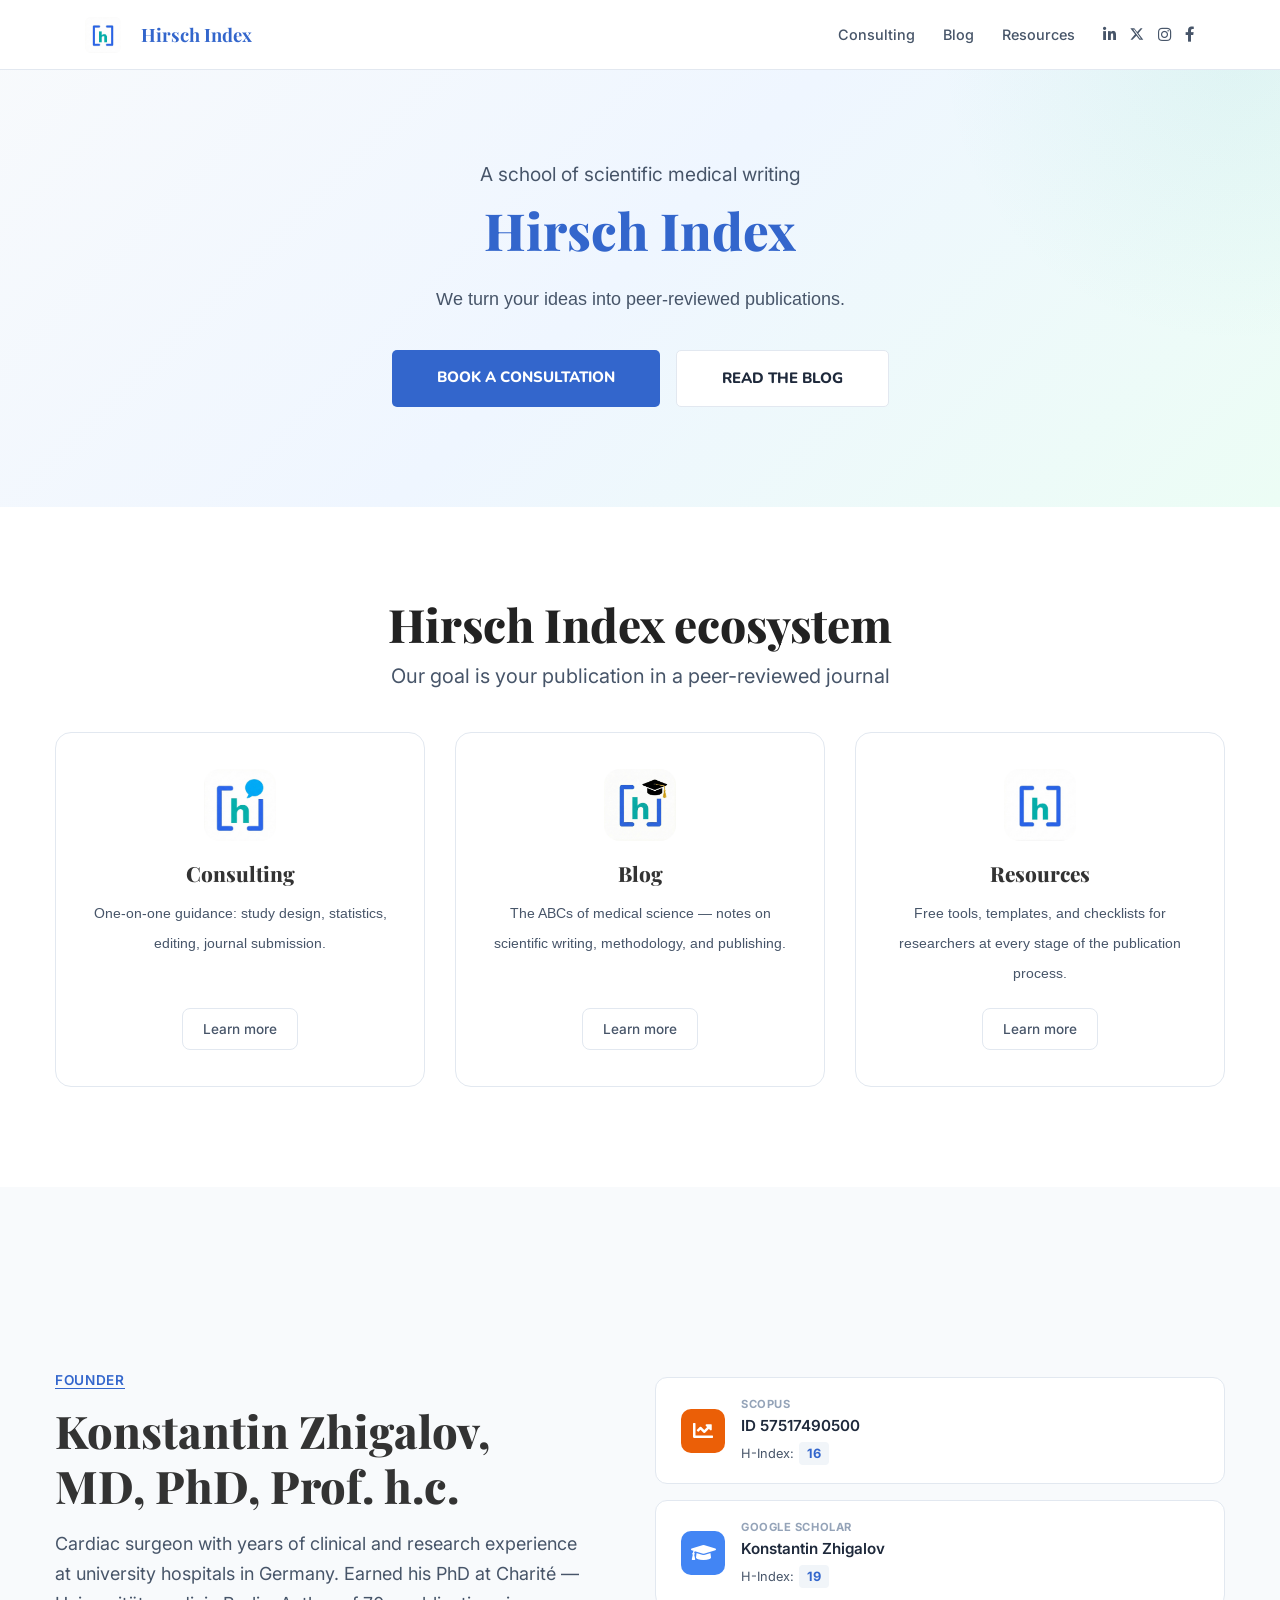
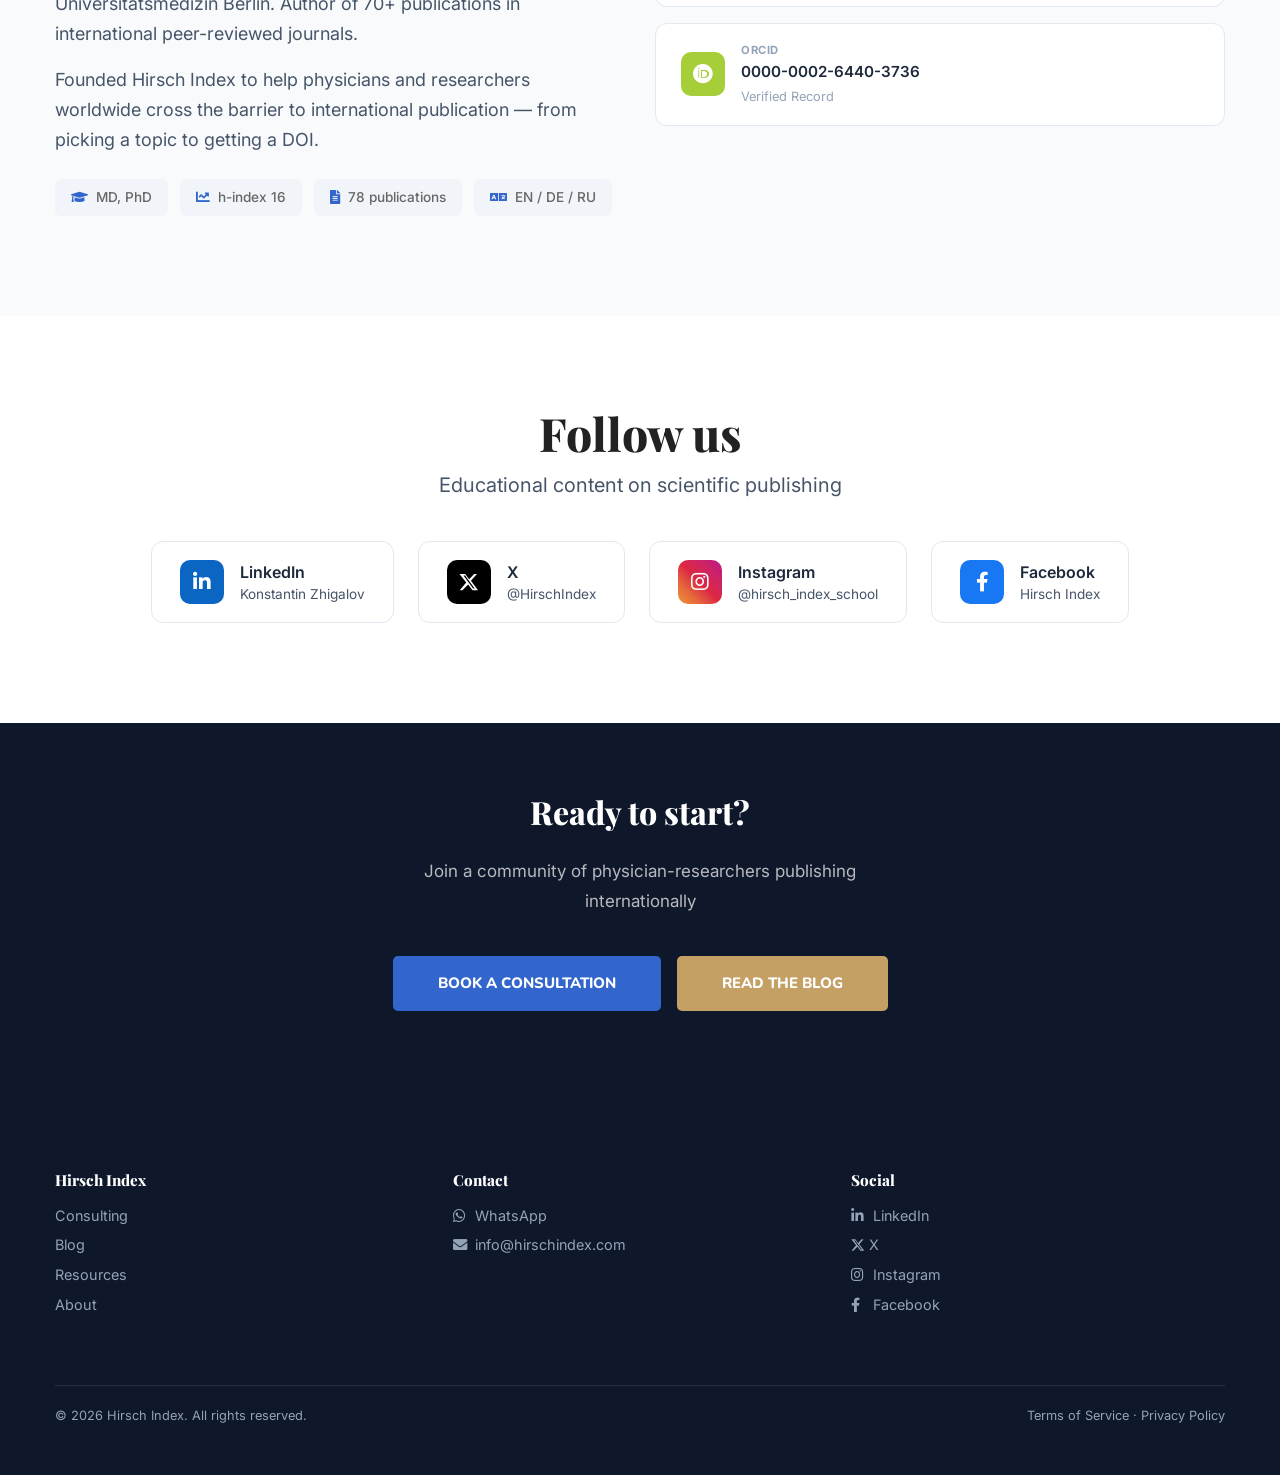
==== commit 0726e30e: "Add info@hirschindex.com contact + fix Cyrillic in offer/privacy nav - Add mailto:info@hirschindex.c" ====
--- a/index.html
+++ b/index.html
@@ -627,6 +627,7 @@
                                 <h4 style="font-family:'Playfair Display',serif;">Contact</h4>
                                 <div class="hi-footer-links">
                                     <a href="https://wa.me/995551518453" target="_blank"><i class="fab fa-whatsapp" style="width:18px;"></i> WhatsApp</a>
+                                    <a href="mailto:info@hirschindex.com"><i class="fas fa-envelope" style="width:18px;"></i> info@hirschindex.com</a>
                                 </div>
                             </div>
                             <div class="col-md-6 col-lg-4" style="margin-bottom:30px;">
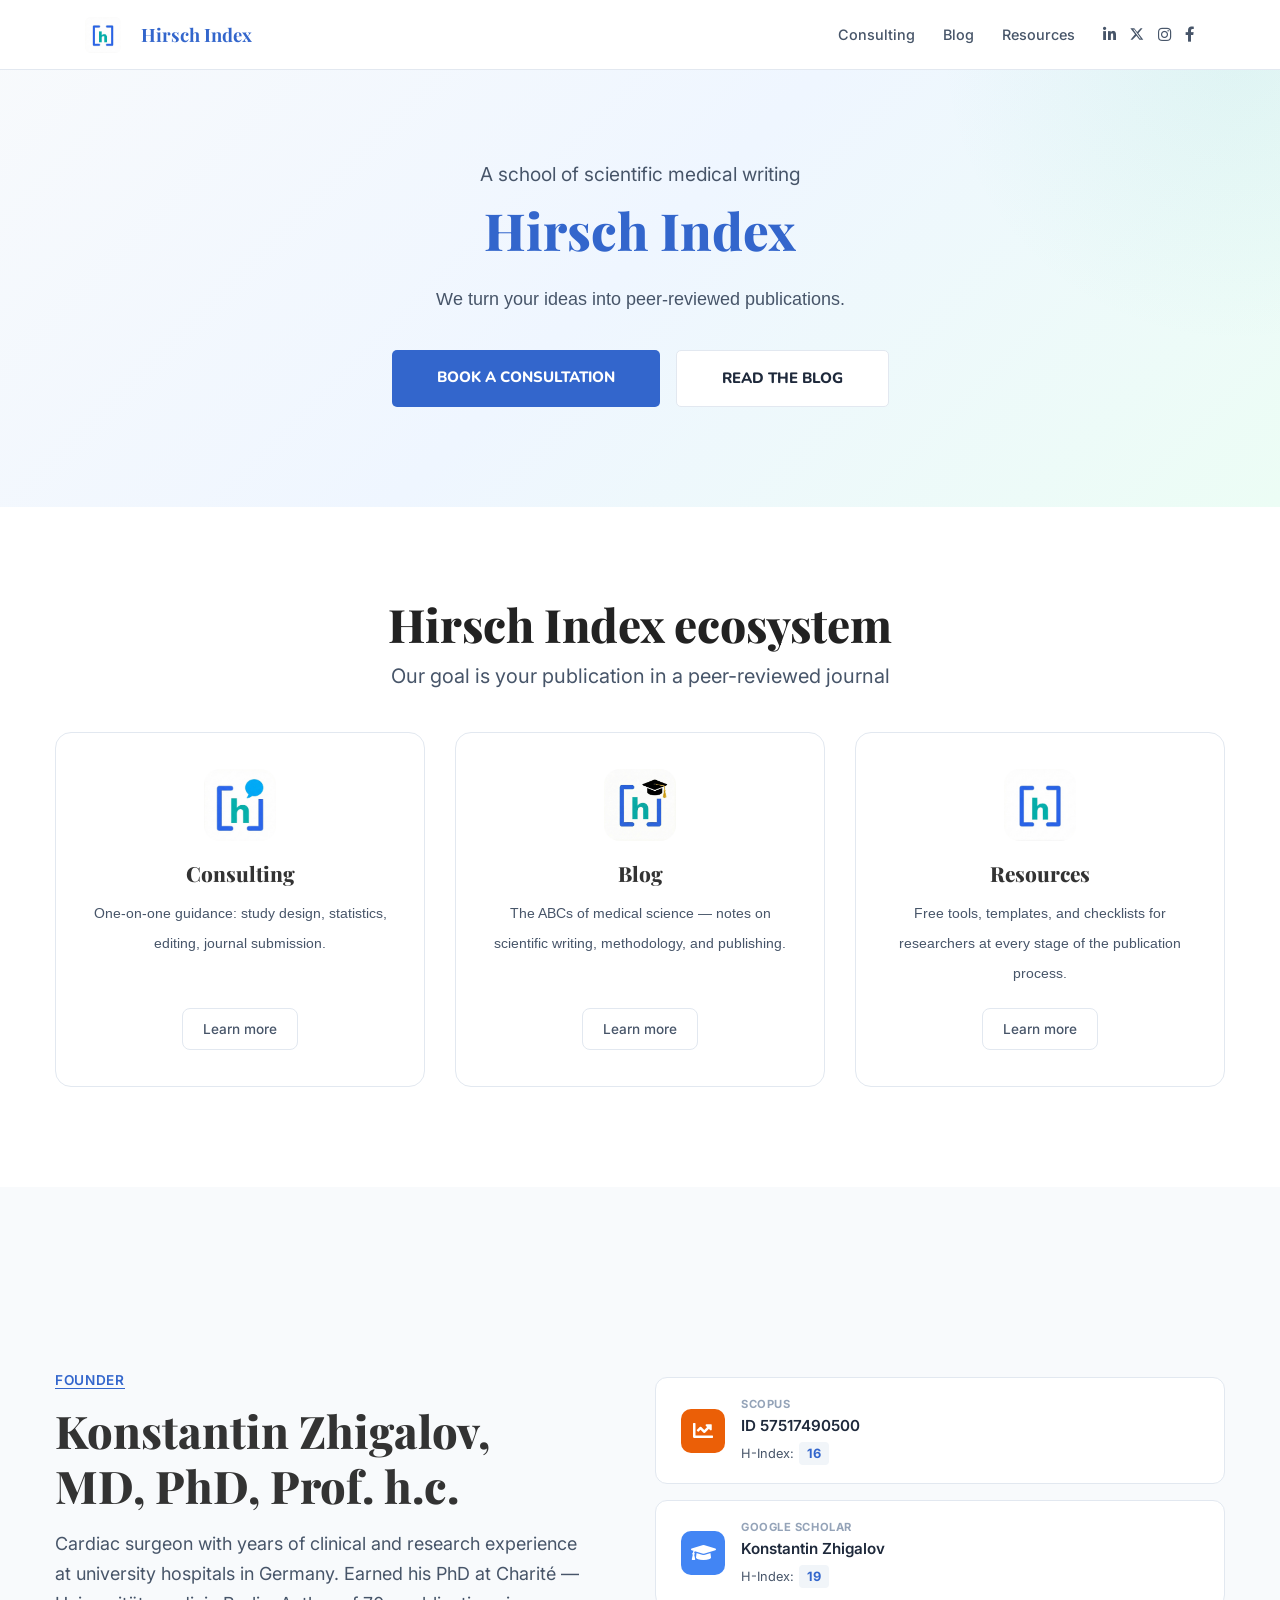
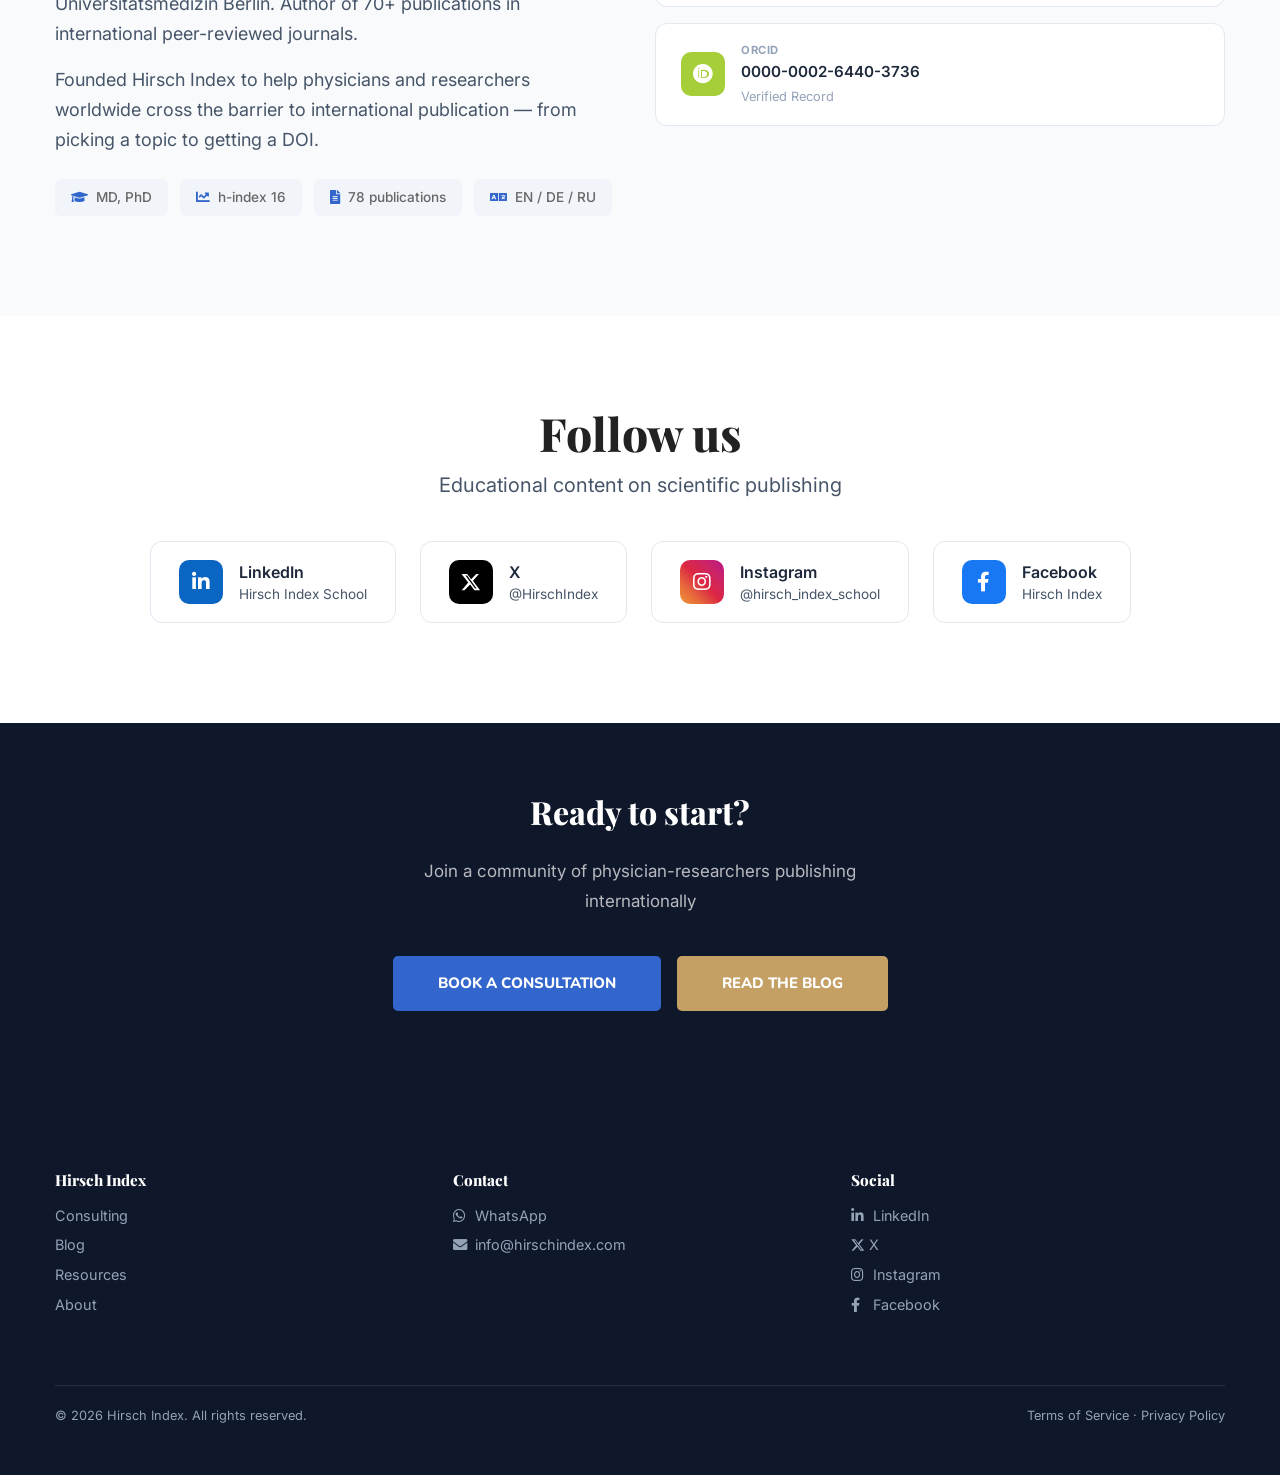
==== commit dcddd535: "Update LinkedIn card subtitle to «Hirsch Index School» Reflect the new company-page target instead o" ====
--- a/index.html
+++ b/index.html
@@ -405,6 +405,8 @@
                 .hi-founder-section { flex-direction: column; text-align: center; }
             }
         </style>
+
+        <script defer src="https://static.cloudflareinsights.com/beacon.min.js" data-cf-beacon='{"token": "ca81c8e988a44748b38a85d31fae0342"}'></script>
     </head>
     <body>
         <main>
@@ -422,7 +424,7 @@
                             <li><a href="/resources/">Resources</a></li>
                         </ul>
                         <div class="hi-nav-social">
-                            <a href="https://www.linkedin.com/in/konstantinzhigalov/" target="_blank" aria-label="LinkedIn"><i class="fab fa-linkedin-in"></i></a>
+                            <a href="https://www.linkedin.com/company/hirsch-index-school" target="_blank" aria-label="LinkedIn"><i class="fab fa-linkedin-in"></i></a>
                             <a href="https://x.com/HirschIndex" target="_blank" aria-label="X" class="x"><svg xmlns="http://www.w3.org/2000/svg" viewBox="0 0 512 512" fill="currentColor" aria-hidden="true"><path d="M389.2 48h70.6L305.6 224.2 487 464H345L233.7 318.6 89.6 464H19L184.4 269.6 12.5 48H157.7l102.6 137 128.9-137zM360.7 422.2h39.1L156.5 88h-42L360.7 422.2z"/></svg></a>
                             <a href="https://www.instagram.com/hirsch_index_school/" target="_blank" aria-label="Instagram"><i class="fab fa-instagram"></i></a>
                             <a href="https://www.facebook.com/profile.php?id=61573281606605" target="_blank" aria-label="Facebook"><i class="fab fa-facebook-f"></i></a>
@@ -562,11 +564,11 @@
                             </div>
                         </div>
                         <div class="d-flex justify-content-center flex-wrap hi-social-grid" style="gap:24px;">
-                            <a href="https://www.linkedin.com/in/konstantinzhigalov/" target="_blank" class="hi-social-card wow fadeInUp" data-wow-delay="0.1s">
+                            <a href="https://www.linkedin.com/company/hirsch-index-school" target="_blank" class="hi-social-card wow fadeInUp" data-wow-delay="0.1s">
                                 <div class="hi-social-icon" style="background:#0A66C2; color:#fff;"><i class="fab fa-linkedin-in"></i></div>
                                 <div>
                                     <div style="font-weight:600;">LinkedIn</div>
-                                    <div style="font-size:0.85rem; color:#475569;">Konstantin Zhigalov</div>
+                                    <div style="font-size:0.85rem; color:#475569;">Hirsch Index School</div>
                                 </div>
                             </a>
                             <a href="https://x.com/HirschIndex" target="_blank" class="hi-social-card wow fadeInUp" data-wow-delay="0.2s">
@@ -633,7 +635,7 @@
                             <div class="col-md-6 col-lg-4" style="margin-bottom:30px;">
                                 <h4 style="font-family:'Playfair Display',serif;">Social</h4>
                                 <div class="hi-footer-links">
-                                    <a href="https://www.linkedin.com/in/konstantinzhigalov/" target="_blank"><i class="fab fa-linkedin-in" style="width:18px;"></i> LinkedIn</a>
+                                    <a href="https://www.linkedin.com/company/hirsch-index-school" target="_blank"><i class="fab fa-linkedin-in" style="width:18px;"></i> LinkedIn</a>
                                     <a href="https://x.com/HirschIndex" target="_blank"><svg xmlns="http://www.w3.org/2000/svg" viewBox="0 0 512 512" width="14" height="14" fill="currentColor" aria-hidden="true" style="margin-right:4px; vertical-align:-2px;"><path d="M389.2 48h70.6L305.6 224.2 487 464H345L233.7 318.6 89.6 464H19L184.4 269.6 12.5 48H157.7l102.6 137 128.9-137zM360.7 422.2h39.1L156.5 88h-42L360.7 422.2z"/></svg>X</a>
                                     <a href="https://www.instagram.com/hirsch_index_school/" target="_blank"><i class="fab fa-instagram" style="width:18px;"></i> Instagram</a>
                                     <a href="https://www.facebook.com/profile.php?id=61573281606605" target="_blank"><i class="fab fa-facebook-f" style="width:18px;"></i> Facebook</a>
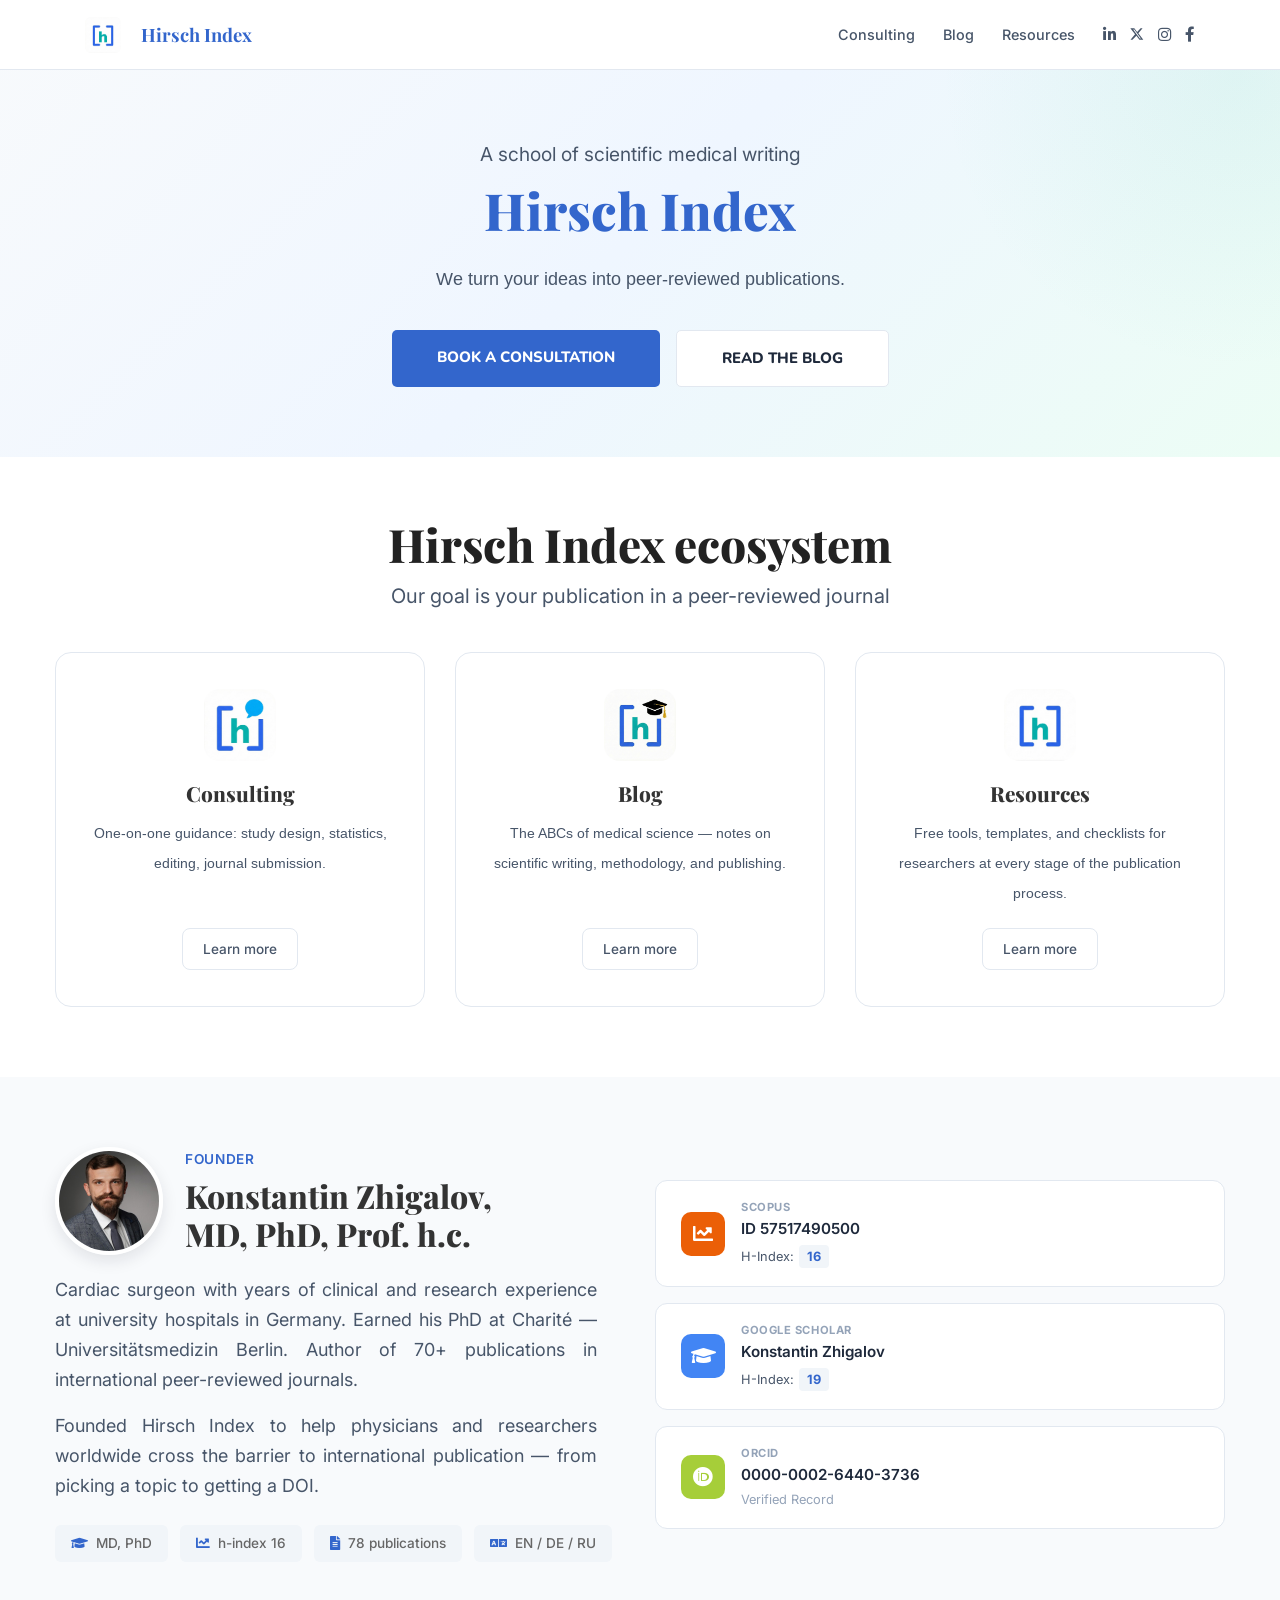
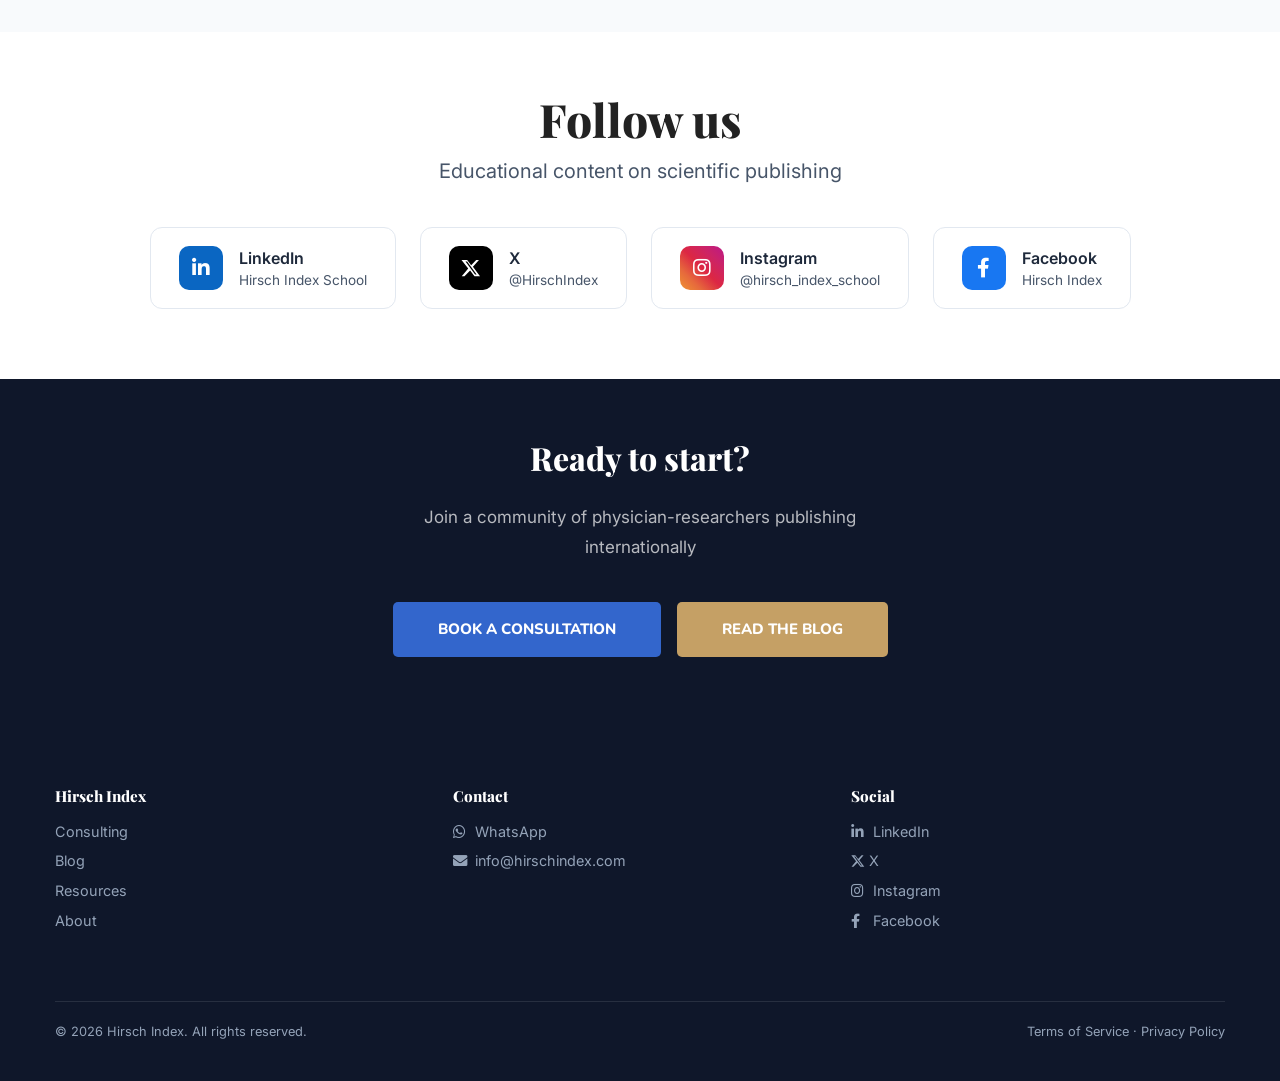
==== commit 34cf338e: "site (index): tighter section spacing, founder polish (mirror RU) - Hero padding 160/100 → 140/70 (v" ====
--- a/index.html
+++ b/index.html
@@ -167,10 +167,47 @@
 
             /* Hero section */
             .hi-hero {
-                padding: 160px 0 100px;
+                padding: 140px 0 70px;
                 background: linear-gradient(135deg, #f8fafc 0%, #eff6ff 50%, #ecfdf5 100%);
                 position: relative;
                 overflow: hidden;
+            }
+
+            /* Section spacing tighten — mobile overrides that beat template's 5rem @850px */
+            @media (max-width: 768px) {
+                .hi-hero { padding: 110px 0 44px !important; }
+                .pt-70 { padding-top: 44px !important; }
+                .pb-70 { padding-bottom: 44px !important; }
+                .pt-60 { padding-top: 36px !important; }
+                .pb-60 { padding-bottom: 36px !important; }
+                .pt-40 { padding-top: 28px !important; }
+                .pb-40 { padding-bottom: 28px !important; }
+                .pb-50 { padding-bottom: 32px !important; }
+            }
+
+            /* Founder: kill template's 5rem margin-top on .about-desc for top/bottom symmetry */
+            .about-desc { margin-top: 0 !important; }
+
+            /* Founder photo (avatar-style header) */
+            .hi-founder-head {
+                display: flex;
+                align-items: center;
+                gap: 22px;
+                margin-bottom: 20px;
+            }
+            .hi-founder-photo {
+                width: 108px;
+                height: 108px;
+                border-radius: 50%;
+                object-fit: cover;
+                border: 4px solid #fff;
+                box-shadow: 0 6px 16px rgba(15, 23, 42, 0.10);
+                flex-shrink: 0;
+            }
+            .hi-founder-head-text { display: flex; flex-direction: column; }
+            @media (max-width: 480px) {
+                .hi-founder-head { gap: 16px; }
+                .hi-founder-photo { width: 84px; height: 84px; }
             }
             .hi-hero::after {
                 content: '';
@@ -461,7 +498,7 @@
 
             <!-- ===== Ecosystem (4 Pillars) ===== -->
             <section>
-                <div class="w-100 pt-100 pb-100 position-relative">
+                <div class="w-100 pt-70 pb-70 position-relative">
                     <div class="container">
                         <div class="sec-title v2 text-center w-100 wow fadeInUp">
                             <div class="sec-title-inner d-inline-block">
@@ -501,15 +538,20 @@
 
             <!-- ===== About / Founder ===== -->
             <section id="about">
-                <div class="w-100 pt-100 pb-100 position-relative" style="background:#f8fafc;">
+                <div class="w-100 pt-70 pb-70 position-relative" style="background:#f8fafc;">
                     <div class="container">
                         <div class="row mrg30 align-items-center">
                             <div class="col-md-12 col-lg-6 wow fadeInLeft">
                                 <div class="about-desc w-100">
-                                    <span class="thm-clr d-inline-block" style="font-family:'Inter',sans-serif; font-weight:600; font-size:0.85rem; text-transform:uppercase; letter-spacing:0.05em;">Founder</span>
-                                    <h2 class="mb-0" style="margin-top:12px;">Konstantin Zhigalov,<br>MD, PhD, Prof. h.c.</h2>
-                                    <p class="mb-0" style="margin-top:16px; font-family:'Inter',sans-serif; color:#475569;">Cardiac surgeon with years of clinical and research experience at university hospitals in Germany. Earned his PhD at Charité — Universitätsmedizin Berlin. Author of 70+ publications in international peer-reviewed journals.</p>
-                                    <p class="mb-0" style="margin-top:16px; font-family:'Inter',sans-serif; color:#475569;">Founded Hirsch Index to help physicians and researchers worldwide cross the barrier to international publication — from picking a topic to getting a DOI.</p>
+                                    <div class="hi-founder-head">
+                                        <img src="/assets/founder.jpg" alt="Konstantin Zhigalov" class="hi-founder-photo">
+                                        <div class="hi-founder-head-text">
+                                            <span class="thm-clr d-inline-block" style="font-family:'Inter',sans-serif; font-weight:600; font-size:0.85rem; text-transform:uppercase; letter-spacing:0.05em;">Founder</span>
+                                            <h2 class="mb-0" style="margin-top:8px;">Konstantin Zhigalov,<br>MD, PhD, Prof. h.c.</h2>
+                                        </div>
+                                    </div>
+                                    <p class="mb-0" style="margin-top:16px; font-family:'Inter',sans-serif; color:#475569; text-align:justify;">Cardiac surgeon with years of clinical and research experience at university hospitals in Germany. Earned his PhD at Charité — Universitätsmedizin Berlin. Author of 70+ publications in international peer-reviewed journals.</p>
+                                    <p class="mb-0" style="margin-top:16px; font-family:'Inter',sans-serif; color:#475569; text-align:justify;">Founded Hirsch Index to help physicians and researchers worldwide cross the barrier to international publication — from picking a topic to getting a DOI.</p>
                                     <div class="hi-founder-badges" style="margin-top:24px;">
                                         <div class="hi-founder-badge"><i class="fas fa-graduation-cap"></i> MD, PhD</div>
                                         <div class="hi-founder-badge"><i class="fas fa-chart-line"></i> h-index 16</div>
@@ -555,7 +597,7 @@
 
             <!-- ===== Social Channels ===== -->
             <section>
-                <div class="w-100 pt-100 pb-100 position-relative">
+                <div class="w-100 pt-70 pb-70 position-relative">
                     <div class="container">
                         <div class="sec-title v2 text-center w-100 wow fadeInUp">
                             <div class="sec-title-inner d-inline-block">
@@ -599,7 +641,7 @@
 
             <!-- ===== CTA ===== -->
             <section>
-                <div class="w-100 pt-70 scndry-bg pb-70 position-relative text-center">
+                <div class="w-100 pt-60 scndry-bg pb-60 position-relative text-center">
                     <div class="container wow fadeInUp">
                         <h2 style="color:#fff; margin-bottom:24px;">Ready to start?</h2>
                         <p style="color:rgba(255,255,255,0.7); margin-bottom:40px; max-width:500px; margin-left:auto; margin-right:auto; font-family:'Inter',sans-serif;">Join a community of physician-researchers publishing internationally</p>
@@ -613,7 +655,7 @@
 
             <!-- ===== Footer ===== -->
             <footer>
-                <div class="w-100 pt-90 dark-layer opc9 pb-50 position-relative hi-footer" style="background:#0f172a;">
+                <div class="w-100 pt-70 dark-layer opc9 pb-40 position-relative hi-footer" style="background:#0f172a;">
                     <div class="container">
                         <div class="row" style="gap:0;">
                             <div class="col-md-6 col-lg-4" style="margin-bottom:30px;">
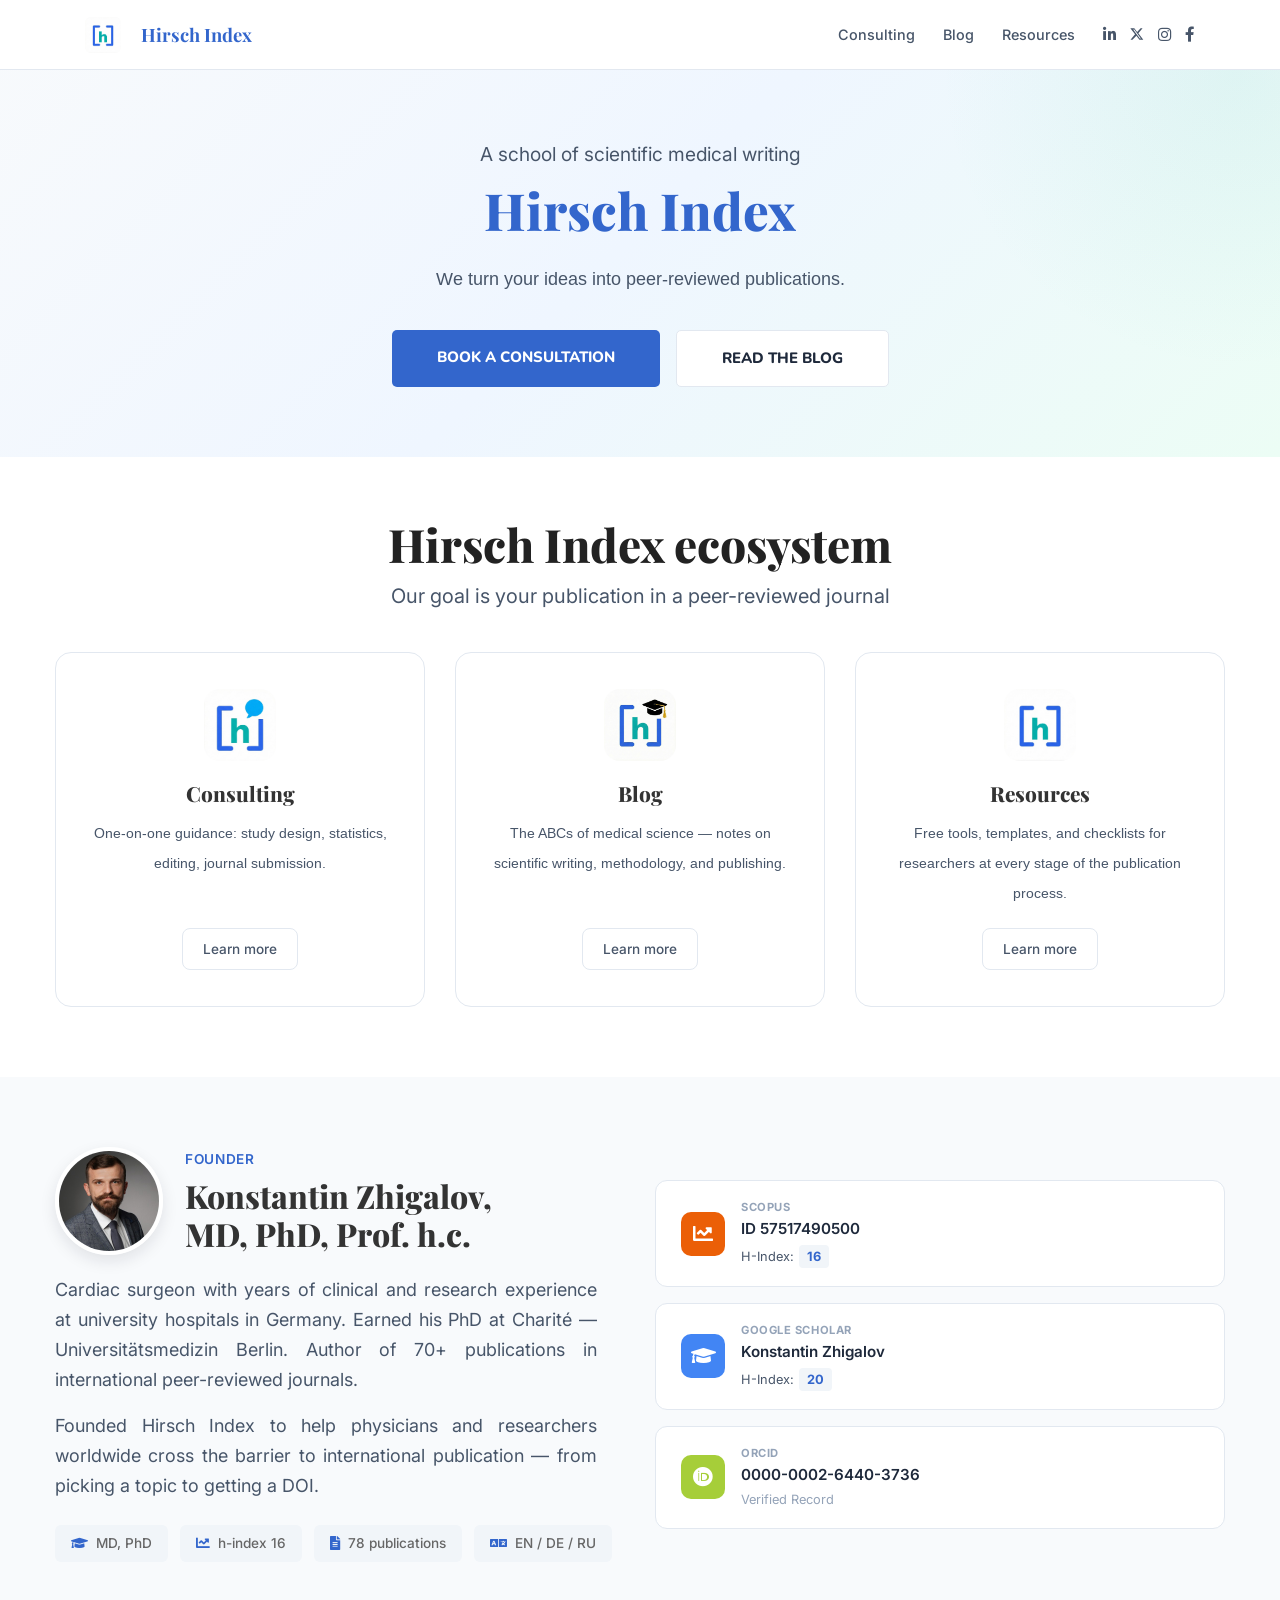
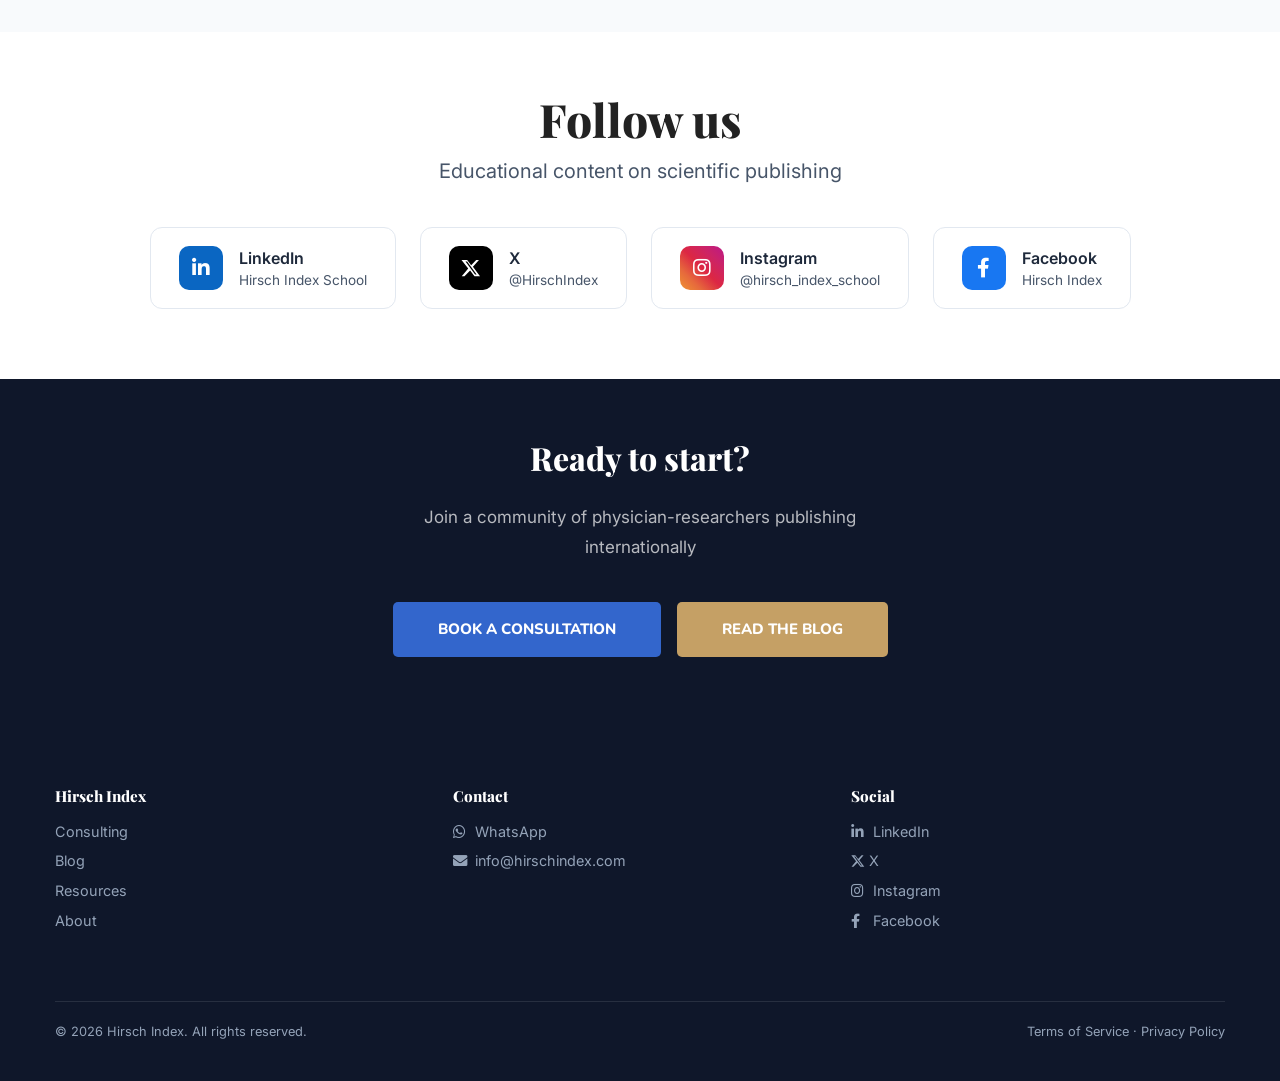
==== commit 31e786e8: "founder: Google Scholar H-index 19 → 20 Boss update — Scholar показатель вырос на 1.  Co-Authored-By" ====
--- a/index.html
+++ b/index.html
@@ -571,12 +571,12 @@
                                             <div class="hi-p-stats">H-Index: <span class="hi-h-badge">16</span></div>
                                         </div>
                                     </a>
-                                    <a href="https://scholar.google.com/citations?user=AgmsZFAAAAAJ&hl=ru&oi=ao" target="_blank" class="hi-profile-card">
+                                    <a href="https://scholar.google.com/citations?user=uBoZ7h0AAAAJ&hl=ru" target="_blank" class="hi-profile-card">
                                         <div class="hi-p-icon scholar"><i class="fas fa-graduation-cap"></i></div>
                                         <div>
                                             <div class="hi-p-label">Google Scholar</div>
                                             <div class="hi-p-value">Konstantin Zhigalov</div>
-                                            <div class="hi-p-stats">H-Index: <span class="hi-h-badge">19</span></div>
+                                            <div class="hi-p-stats">H-Index: <span class="hi-h-badge">20</span></div>
                                         </div>
                                     </a>
                                     <a href="https://orcid.org/0000-0002-6440-3736" target="_blank" class="hi-profile-card">
